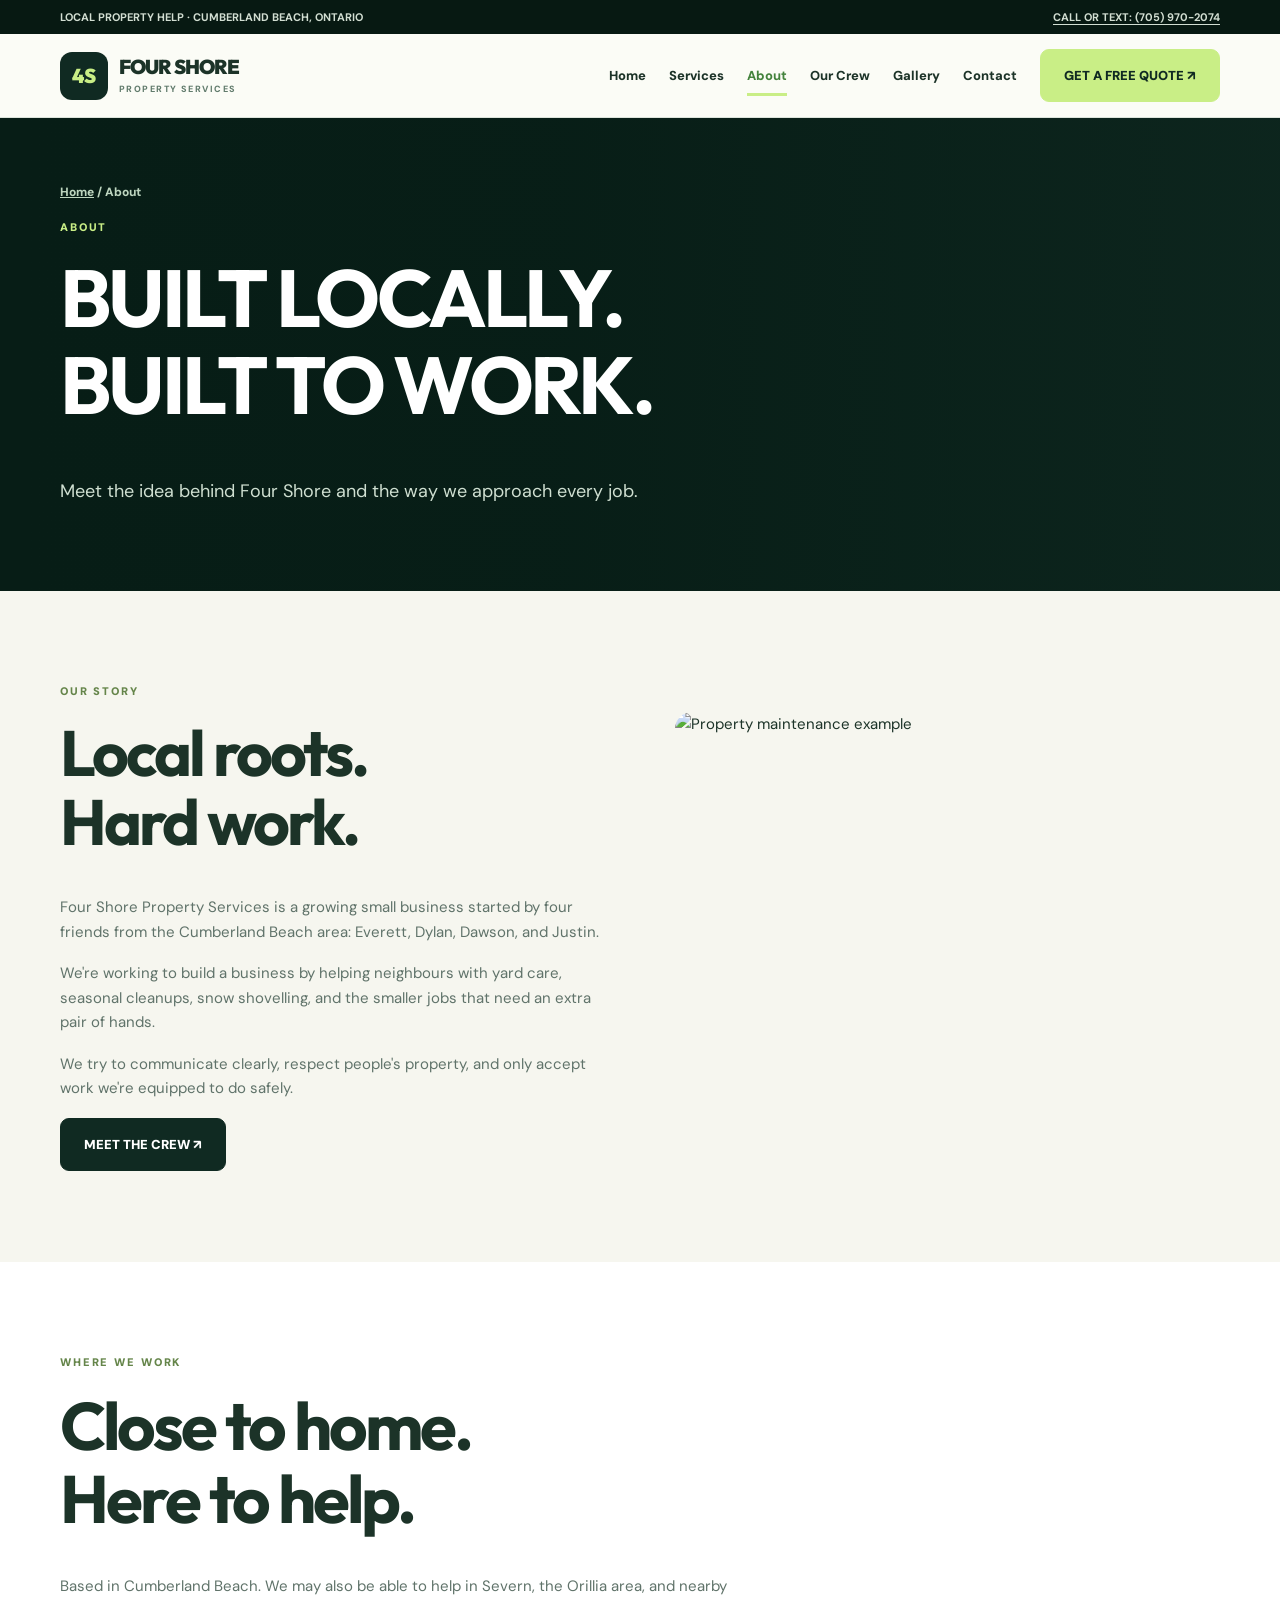
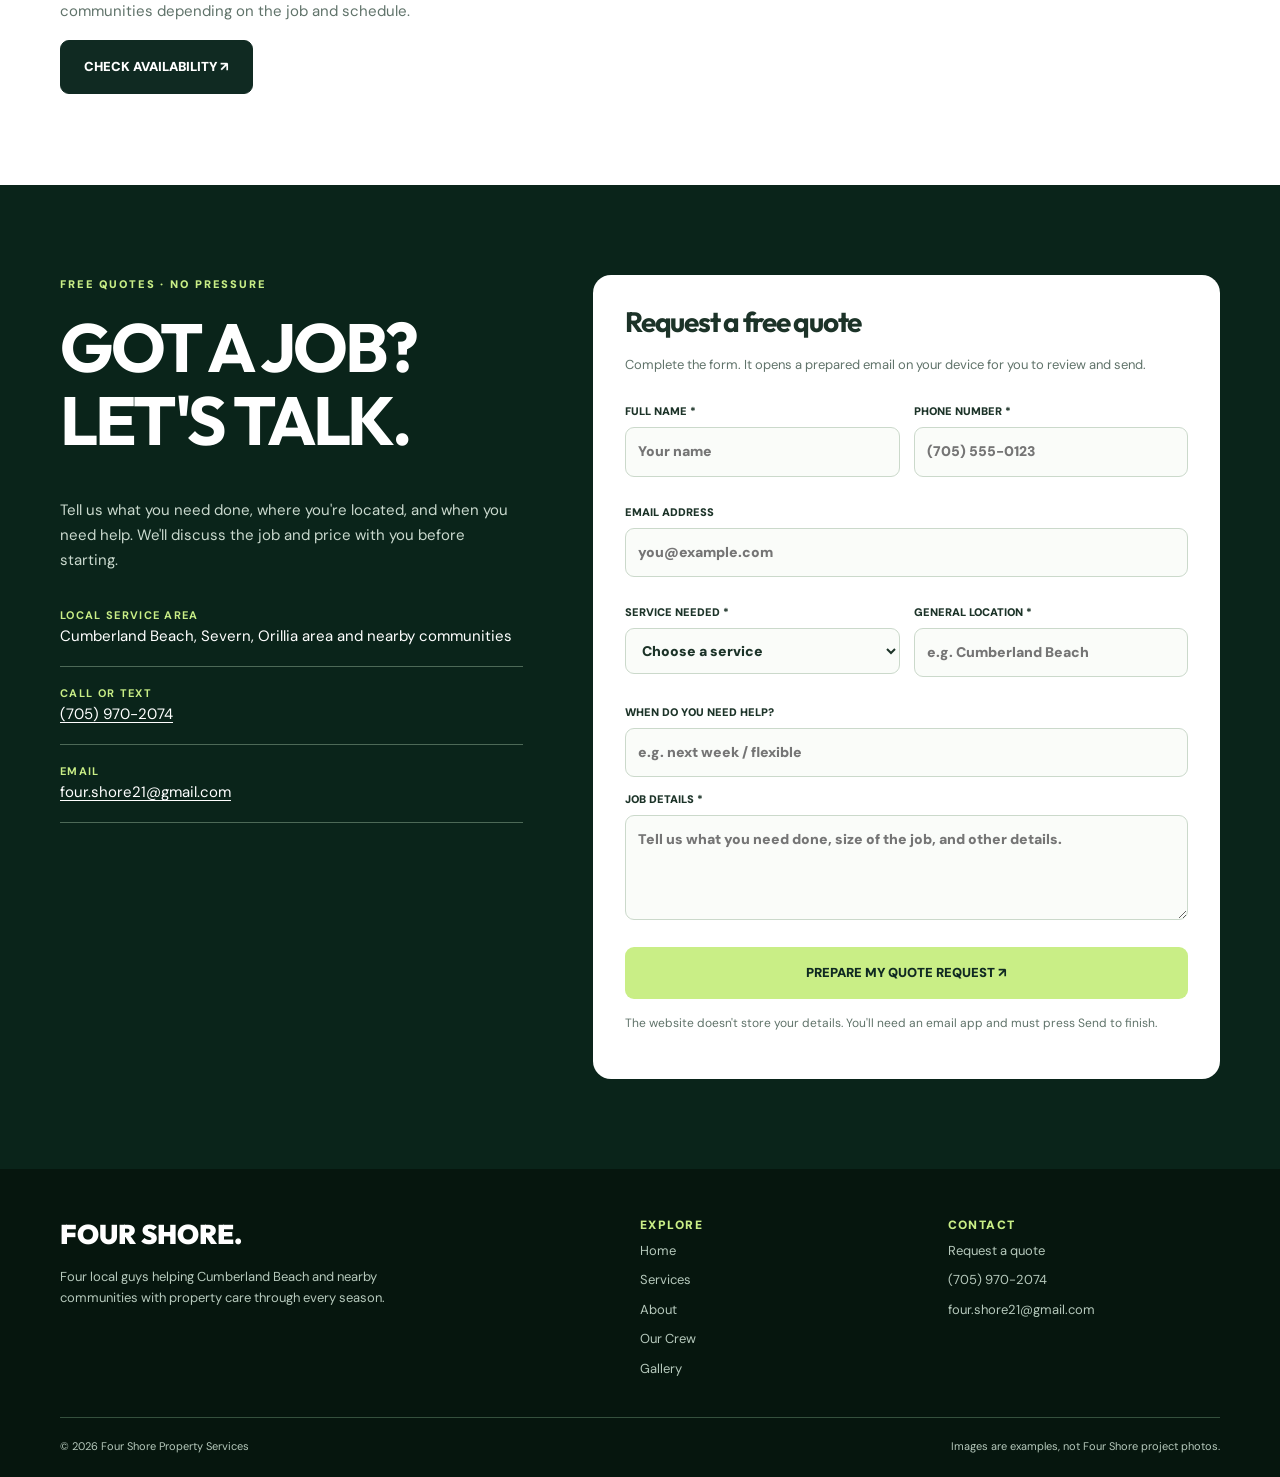
==== about/index.html @ 4bd4cd3d "Redesign: add about/index.html" ====
<!doctype html><html lang="en-CA"><head><meta charset="utf-8"><meta name="viewport" content="width=device-width,initial-scale=1"><meta name="theme-color" content="#102a22"><meta name="description" content="Learn about Four Shore Property Services, a growing local business based in Cumberland Beach, Ontario."><title>About Four Shore | Four Shore Property Services</title><link rel="stylesheet" href="/assets/style.css"><script defer src="/assets/site.js"></script></head><body><div class="notice-top"><div class="wrap"><span>LOCAL PROPERTY HELP · CUMBERLAND BEACH, ONTARIO</span><a href="tel:+17059702074">CALL OR TEXT: (705) 970-2074</a></div></div><header class="header"><div class="wrap header-inner"><a href="/" class="brand" aria-label="Four Shore Property Services home"><span class="mark">4S</span><span class="brand-name">FOUR SHORE<small>PROPERTY SERVICES</small></span></a><button type="button" class="menu" aria-label="Toggle navigation" aria-expanded="false" aria-controls="site-navigation">☰</button><nav class="nav" id="site-navigation"><a href="/" >Home</a><a href="/services/" >Services</a><a href="/about/" aria-current="page">About</a><a href="/crew/" >Our Crew</a><a href="/gallery/" >Gallery</a><a href="/contact/" >Contact</a><a href="#quote" class="btn">GET A FREE QUOTE ↗</a></nav></div></header><main><div class="page-hero"><div class="hero-bg" style="background-image:url('https://images.pexels.com/photos/9029162/pexels-photo-9029162.jpeg?auto=compress&cs=tinysrgb&w=1200')"></div><div class="wrap"><div class="breadcrumbs"><a href="/">Home</a> / About</div><span class="eyebrow" style="color:var(--lime)">About</span><h1>BUILT LOCALLY.<br>BUILT TO WORK.</h1><p>Meet the idea behind Four Shore and the way we approach every job.</p></div></div><section class="section"><div class="wrap two"><div><span class="eyebrow">OUR STORY</span><h2>Local roots.<br>Hard work.</h2><p class="muted">Four Shore Property Services is a growing small business started by four friends from the Cumberland Beach area: Everett, Dylan, Dawson, and Justin.</p><p class="muted">We're working to build a business by helping neighbours with yard care, seasonal cleanups, snow shovelling, and the smaller jobs that need an extra pair of hands.</p><p class="muted">We try to communicate clearly, respect people's property, and only accept work we're equipped to do safely.</p><a href="/crew/" class="btn dark">MEET THE CREW ↗</a></div><div class="photo"><img src="https://images.pexels.com/photos/3999647/pexels-photo-3999647.jpeg?auto=compress&cs=tinysrgb&w=1200" loading="lazy" alt="Property maintenance example"></div></div></section><section class="section white"><div class="wrap"><span class="eyebrow">WHERE WE WORK</span><h2 class="large">Close to home.<br>Here to help.</h2><p class="muted" style="max-width:680px">Based in Cumberland Beach. We may also be able to help in Severn, the Orillia area, and nearby communities depending on the job and schedule.</p><a href="#quote" class="btn dark">CHECK AVAILABILITY ↗</a></div></section><section class="quote" id="quote"><div class="wrap quote-grid"><div class="quote-intro"><span class="eyebrow" style="color:var(--lime)">FREE QUOTES · NO PRESSURE</span><h2>GOT A JOB?<br>LET'S TALK.</h2><p>Tell us what you need done, where you're located, and when you need help. We'll discuss the job and price with you before starting.</p><div class="contact-line"><b>LOCAL SERVICE AREA</b>Cumberland Beach, Severn, Orillia area and nearby communities</div><div class="contact-line"><b>CALL OR TEXT</b><a href="tel:+17059702074">(705) 970-2074</a></div><div class="contact-line"><b>EMAIL</b><a href="mailto:four.shore21@gmail.com">four.shore21@gmail.com</a></div></div><form class="form" data-form><h3>Request a free quote</h3><p>Complete the form. It opens a prepared email on your device for you to review and send.</p><div class="form-row"><label class="field">FULL NAME *<input name="name" required autocomplete="name" maxlength="100" placeholder="Your name"></label><label class="field">PHONE NUMBER *<input name="phone" required type="tel" autocomplete="tel" maxlength="30" placeholder="(705) 555-0123"></label></div><label class="field">EMAIL ADDRESS<input type="email" name="email" autocomplete="email" maxlength="150" placeholder="you@example.com"></label><div class="form-row"><label class="field">SERVICE NEEDED *<select name="service" required><option value="">Choose a service</option><option value="Spring yard cleanups">Spring yard cleanups</option><option value="Leaf raking and bagging">Leaf raking and bagging</option><option value="Garden bed help">Garden bed help</option><option value="Lawn mowing">Lawn mowing</option><option value="Garden maintenance">Garden maintenance</option><option value="Outdoor odd jobs">Outdoor odd jobs</option><option value="Fall leaf raking">Fall leaf raking</option><option value="Fall yard cleanups">Fall yard cleanups</option><option value="Outdoor organizing">Outdoor organizing</option><option value="Snow shovelling">Snow shovelling</option><option value="December roof snow removal">December roof snow removal</option><option value="Winter property help">Winter property help</option><option value="Something else">Something else</option></select></label><label class="field">GENERAL LOCATION *<input name="location" required maxlength="120" placeholder="e.g. Cumberland Beach"></label></div><label class="field">WHEN DO YOU NEED HELP?<input name="timing" maxlength="100" placeholder="e.g. next week / flexible"></label><label class="field">JOB DETAILS *<textarea name="details" required maxlength="2000" placeholder="Tell us what you need done, size of the job, and other details."></textarea></label><button class="btn" type="submit">PREPARE MY QUOTE REQUEST ↗</button><p class="form-msg" role="status" aria-live="polite">The website doesn't store your details. You'll need an email app and must press Send to finish.</p></form></div></section></main><footer class="footer"><div class="wrap"><div class="footer-top"><div><a href="/"><strong>FOUR SHORE.</strong></a><p>Four local guys helping Cumberland Beach and nearby communities with property care through every season.</p></div><div><h4>EXPLORE</h4><div class="footer-links"><a href="/">Home</a><a href="/services/">Services</a><a href="/about/">About</a><a href="/crew/">Our Crew</a><a href="/gallery/">Gallery</a></div></div><div><h4>CONTACT</h4><div class="footer-links"><a href="/contact/">Request a quote</a><a href="tel:+17059702074">(705) 970-2074</a><a href="mailto:four.shore21@gmail.com">four.shore21@gmail.com</a></div></div></div><div class="footer-bottom"><span>© <span data-year></span> Four Shore Property Services</span><span>Images are examples, not Four Shore project photos.</span></div></div></footer></body></html>
---- assets/style.css ----
@import url('https://fonts.googleapis.com/css2?family=DM+Sans:wght@400;500;600;700;800&family=Outfit:wght@400;500;600;700;800;900&display=swap');
:root{--pine:#102a22;--deep:#071912;--lime:#c9ee86;--cream:#f6f6ef;--line:#dce4db;--ink:#1c3328;--muted:#60736a}
*{box-sizing:border-box}html{scroll-behavior:smooth;scroll-padding-top:110px}body{margin:0;background:var(--cream);color:var(--ink);font:15px/1.65 'DM Sans',Arial,sans-serif}h1,h2,h3,h4{font-family:Outfit,Arial,sans-serif;line-height:1.08;letter-spacing:-.045em;margin:0 0 .6em}p{margin:0 0 1.1em}a{color:inherit;text-decoration:none}button,input,textarea,select{font:inherit}button{cursor:pointer}img{display:block;max-width:100%}.wrap{width:min(1160px,calc(100% - 44px));margin:auto}.eyebrow{display:block;font-size:11px;font-weight:900;letter-spacing:.17em;text-transform:uppercase;color:#65854a;margin-bottom:18px}.muted{color:var(--muted)}.light{color:#d8e4d8}.large{font-size:clamp(38px,5.3vw,67px)}.btn{display:inline-flex;align-items:center;justify-content:center;background:var(--lime);color:var(--pine);font-size:13px;font-weight:900;padding:15px 23px;border:1px solid var(--lime);border-radius:9px;transition:transform .2s,background .2s;white-space:nowrap}.btn:hover{transform:translateY(-2px);background:#e0f9b5}.btn.outline{border-color:#9dac9e;background:transparent;color:#fff}.btn.outline:hover{background:#fff;color:var(--pine)}.btn.dark{background:var(--pine);border-color:var(--pine);color:#fff}.btn.dark:hover{background:#2d5442}
.notice-top{background:var(--deep);color:#d2ded2;font-size:11px;font-weight:700}.notice-top .wrap{display:flex;justify-content:space-between;gap:15px;padding:8px 0}.notice-top a{text-decoration:underline;text-underline-offset:3px}.header{position:sticky;top:0;z-index:20;background:rgba(251,252,246,.97);backdrop-filter:blur(15px);border-bottom:1px solid var(--line)}.header-inner{display:flex;align-items:center;justify-content:space-between;min-height:83px;gap:18px}.brand{display:flex;align-items:center;gap:11px}.mark{background:var(--pine);color:var(--lime);display:grid;place-items:center;width:48px;height:48px;border-radius:12px;font:900 20px Outfit}.brand-name{font:900 20px Outfit;letter-spacing:-.05em;line-height:1}.brand-name small{font:800 9px 'DM Sans';display:block;letter-spacing:.16em;color:#617b6c;margin-top:6px}.nav{display:flex;align-items:center;gap:23px}.nav>a:not(.btn){font-size:13px;font-weight:800;padding:10px 0;white-space:nowrap}.nav>a[aria-current=page]{color:#44833d;box-shadow:inset 0 -3px var(--lime)}.nav>a:hover{color:#548b3c}.menu{display:none;background:transparent;border:1px solid #c6d1c4;border-radius:8px;padding:8px 12px;font-size:22px}
.hero,.page-hero{position:relative;isolation:isolate;overflow:hidden;background:var(--pine);color:#fff}.hero{min-height:650px;display:flex;align-items:center}.hero-bg{position:absolute;inset:0;z-index:-2;background-size:cover;background-position:center}.hero:before,.page-hero:before{position:absolute;inset:0;content:'';z-index:-1;background:linear-gradient(90deg,#071d16 2%,rgba(7,29,22,.93) 44%,rgba(7,29,22,.38) 100%)}.hero .wrap{padding:90px 0}.hero h1{font-size:clamp(55px,8.4vw,109px);max-width:800px}.hero em{font-style:normal;color:var(--lime)}.hero p{font-size:18px;color:#dce6dc;max-width:560px}.hero-buttons{display:flex;gap:11px;flex-wrap:wrap;margin-top:28px}.proof{display:flex;gap:26px;flex-wrap:wrap;margin-top:48px;font-size:12px;font-weight:800;color:#d6e4d9}.proof span:before{content:'✓';color:var(--lime);margin-right:8px}.page-hero{min-height:350px;display:flex;align-items:center}.page-hero .wrap{padding:65px 0}.page-hero h1{font-size:clamp(47px,6.3vw,81px)}.page-hero p{max-width:610px;color:#cfdfd1;font-size:18px}.breadcrumbs{font-weight:800;font-size:12px;color:#bdd5bf;margin-bottom:15px}.breadcrumbs a{text-decoration:underline}
.stripe{background:var(--lime);color:var(--pine);padding:14px 0}.stripe .wrap{display:flex;justify-content:space-between;gap:14px;flex-wrap:wrap;font-size:11px;font-weight:900;letter-spacing:.09em}.section{padding:91px 0}.section.white{background:#fff}.section.deep{background:var(--pine);color:#fff}.heading{display:flex;align-items:end;justify-content:space-between;gap:25px;margin-bottom:35px}.heading h2{font-size:clamp(38px,5vw,60px)}.heading>p{max-width:440px;color:var(--muted)}.grid4{display:grid;grid-template-columns:repeat(4,1fr);gap:17px}.card{border:1px solid var(--line);border-radius:16px;overflow:hidden;background:#fff;transition:transform .2s,box-shadow .2s;display:block}.card:hover{transform:translateY(-4px);box-shadow:0 14px 40px #15352520}.card img{width:100%;height:210px;object-fit:cover}.card-body{padding:24px}.card-body h3{font-size:27px;margin:8px 0}.card-body p{font-size:13px;color:var(--muted)}.card-body span{font-size:12px;color:#44763b;font-weight:900}.two{display:grid;grid-template-columns:1fr 1fr;align-items:center;gap:70px}.two h2{font-size:clamp(39px,5vw,65px)}.photo{border-radius:17px;overflow:hidden}.photo img{height:430px;width:100%;object-fit:cover}.pill-nav{display:flex;flex-wrap:wrap;gap:11px;margin:25px 0}.pill-nav a{padding:11px 20px;background:white;border:1px solid #b6c8b5;border-radius:40px;font-size:13px;font-weight:900}.pill-nav a:hover{background:var(--lime)}
.season{padding:59px 0;border-bottom:1px solid var(--line);scroll-margin-top:100px}.season-layout{display:grid;grid-template-columns:0.85fr 1.15fr;gap:43px}.season-image{width:100%;height:335px;object-fit:cover;border-radius:14px}.season h2{font-size:clamp(39px,4.5vw,58px)}.job{display:flex;gap:15px;background:white;border:1px solid var(--line);border-radius:11px;padding:17px;margin-top:12px}.job .number{font-weight:900;color:#6d9957;font-size:12px}.job h3{font-size:19px;margin-bottom:7px}.job p{font-size:13px;color:var(--muted);margin:0 0 7px}.job a{font-weight:900;font-size:12px;color:#43753a;text-decoration:underline;text-underline-offset:3px}.safe-note{padding:21px 24px;background:#e8eee4;border-left:4px solid #79a750;border-radius:7px;margin-top:30px;font-size:13px}
.steps{display:grid;grid-template-columns:repeat(3,1fr);gap:25px}.step{border-top:2px solid #79a075;padding-top:18px}.step b{background:var(--lime);color:var(--pine);display:grid;place-items:center;width:39px;height:39px;border-radius:50%}.step h3{font-size:24px;margin-top:18px}.step p{color:#d0dfd2;font-size:14px}.team{display:grid;grid-template-columns:repeat(4,1fr);gap:16px}.person{background:white;border:1px solid var(--line);border-radius:15px;padding:27px;min-height:245px}.avatar{width:65px;height:65px;background:var(--pine);color:var(--lime);border-radius:14px;display:grid;place-items:center;font:800 30px Outfit;margin-bottom:23px}.person h3{font-size:26px}.person details{font-size:13px;color:var(--muted)}.person summary{cursor:pointer;font-weight:900;color:#4f8c3c}.person details p{padding-top:11px}.gallery{display:grid;grid-template-columns:repeat(3,1fr);gap:18px}.gallery figure{margin:0;background:#fff;border:1px solid var(--line);border-radius:15px;overflow:hidden}.gallery img{width:100%;height:250px;object-fit:cover}.gallery figcaption{padding:16px 20px;font-weight:800}.gallery figcaption span{display:block;font-size:11px;color:var(--muted);font-weight:500}
.quote{background:#0a241a;color:#fff;padding:90px 0}.quote-grid{display:grid;grid-template-columns:.85fr 1.15fr;gap:70px}.quote h2{font-size:clamp(39px,5.5vw,68px)}.quote-intro p{color:#cad9ce}.contact-line{padding:17px 0;border-bottom:1px solid #4d6957}.contact-line b{font-size:11px;color:var(--lime);letter-spacing:.12em;display:block}.contact-line a{text-decoration:underline;text-underline-offset:3px}.form{background:#fff;color:var(--ink);padding:32px;border-radius:18px}.form h3{font-size:28px}.form>p{font-size:13px;color:var(--muted)}.form-row{display:grid;grid-template-columns:1fr 1fr;gap:14px}.field{font-size:11px;font-weight:900;display:block;margin:13px 0}.field input,.field select,.field textarea{margin-top:7px;width:100%;border:1px solid #cbd9cb;background:#fafcf9;padding:12px;border-radius:9px;display:block;color:var(--ink);font-size:14px}.field textarea{min-height:105px;resize:vertical}.form .btn{width:100%;margin-top:14px;border:none}.form-msg{font-size:12px!important;color:var(--muted)!important;margin-top:15px!important}.faq{max-width:820px;margin:auto}.faq details{padding:20px 0;border-bottom:1px solid var(--line)}.faq summary{cursor:pointer;font-weight:800;font-size:17px}.faq p{color:var(--muted);margin-top:13px;font-size:14px}
.footer{background:#06160e;color:#b6c9bc;padding:48px 0 22px}.footer-top{display:grid;grid-template-columns:2fr 1fr 1fr;gap:35px}.footer strong{color:#fff;font:900 27px Outfit}.footer p{font-size:13px;margin-top:14px;max-width:350px}.footer h4{font:900 12px 'DM Sans';color:var(--lime);letter-spacing:.12em}.footer-links{display:grid;gap:8px;font-size:13px}.footer-links a:hover{text-decoration:underline}.footer-bottom{border-top:1px solid #35503d;padding-top:19px;margin-top:38px;display:flex;justify-content:space-between;font-size:11px;gap:16px}
a:focus-visible,button:focus-visible,summary:focus-visible,input:focus-visible,textarea:focus-visible,select:focus-visible{outline:3px solid #9bbe65;outline-offset:3px}
@media(max-width:1050px){.nav{gap:14px}.nav>a:not(.btn){font-size:12px}.grid4,.team{grid-template-columns:repeat(2,1fr)}}@media(max-width:830px){.menu{display:block}.header-inner{min-height:74px}.nav{display:none;position:absolute;left:0;right:0;top:100%;background:var(--cream);padding:22px;box-shadow:0 20px 25px #0002;flex-direction:column;align-items:stretch;gap:6px}.nav.open{display:flex}.nav>a{padding:8px 3px}.two,.season-layout,.quote-grid{grid-template-columns:1fr;gap:30px}.heading{display:block}.section,.quote{padding:70px 0}.hero{min-height:570px}.gallery{grid-template-columns:repeat(2,1fr)}}@media(max-width:540px){.wrap{width:calc(100% - 34px)}.notice-top .wrap{flex-wrap:wrap;gap:2px}.hero h1{font-size:clamp(49px,11.8vw,72px)}.hero p{font-size:16px}.grid4,.steps,.team,.gallery,.form-row,.footer-top{grid-template-columns:1fr}.hero .wrap{padding:75px 0}.card img{height:235px}.season-image{height:240px}.photo img{height:310px}.form{padding:22px}.footer-bottom{flex-wrap:wrap}}@media(prefers-reduced-motion:reduce){*{scroll-behavior:auto!important;transition:none!important}}
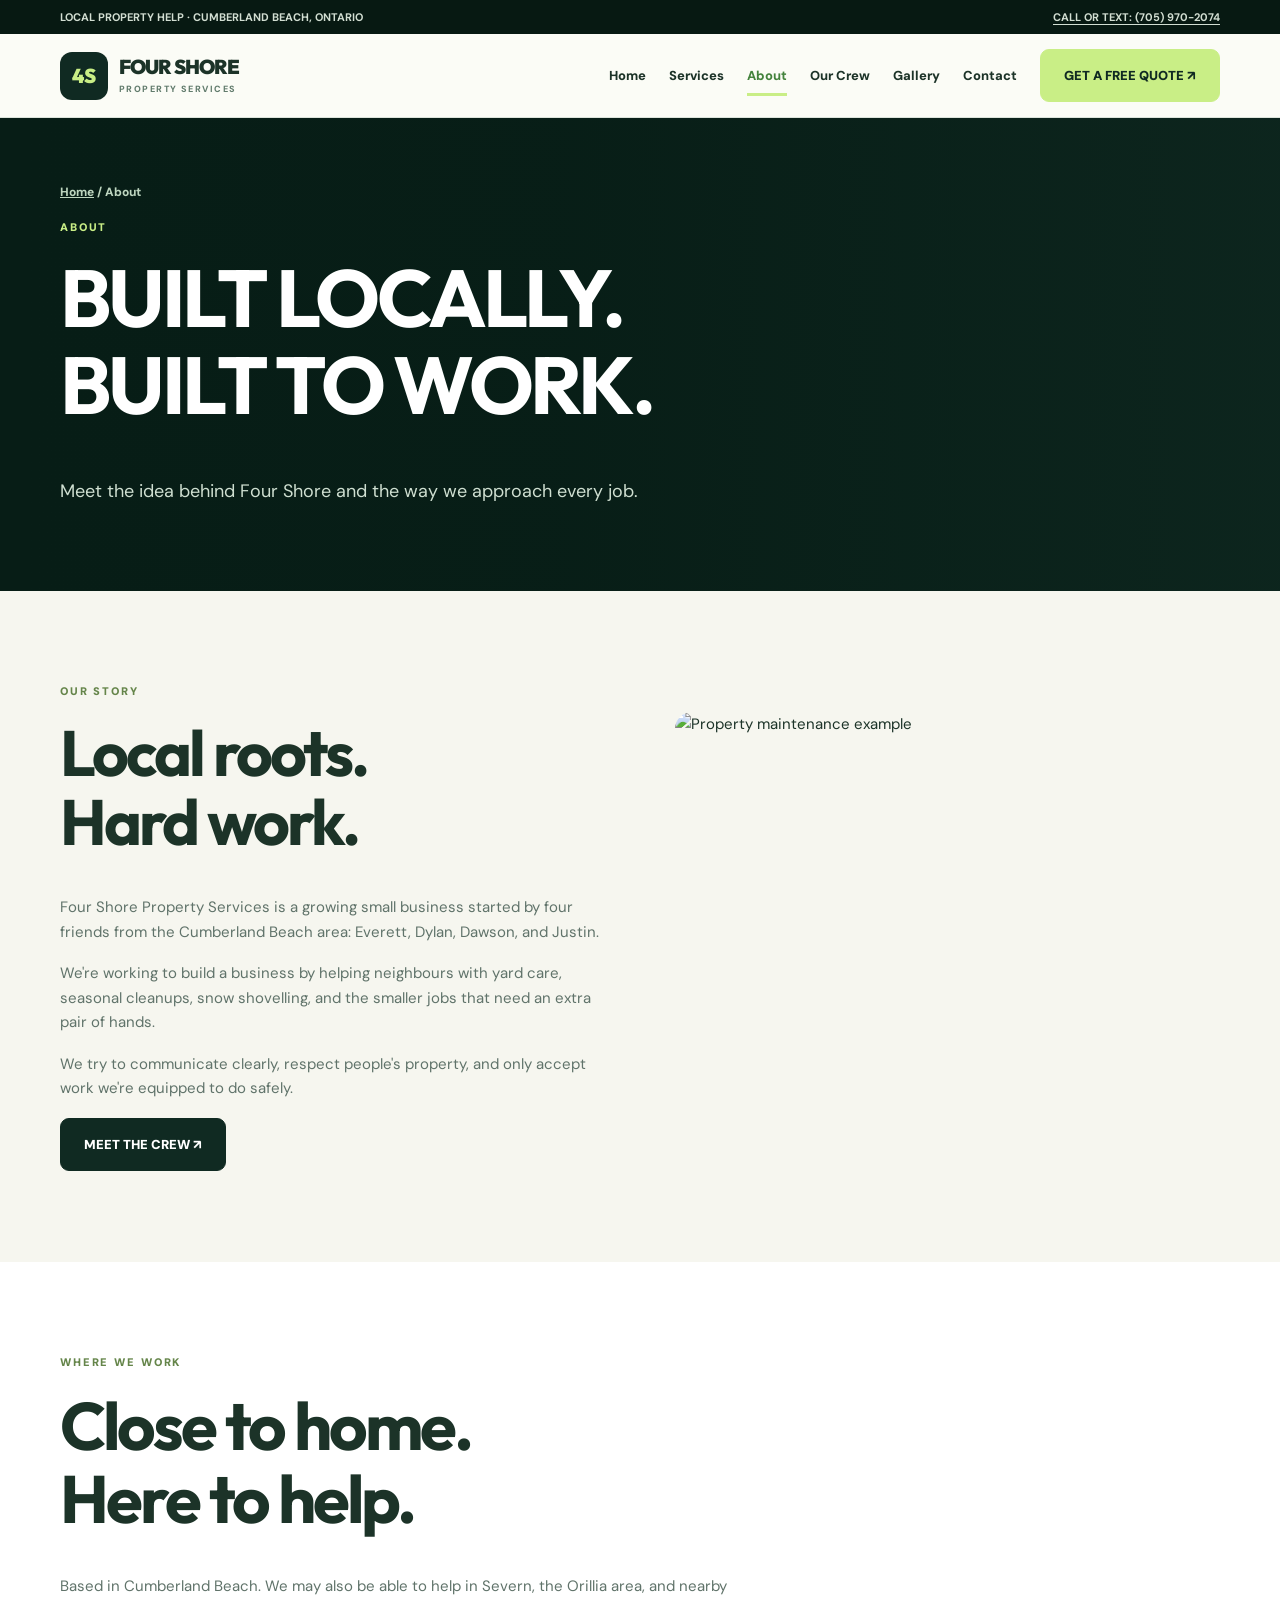
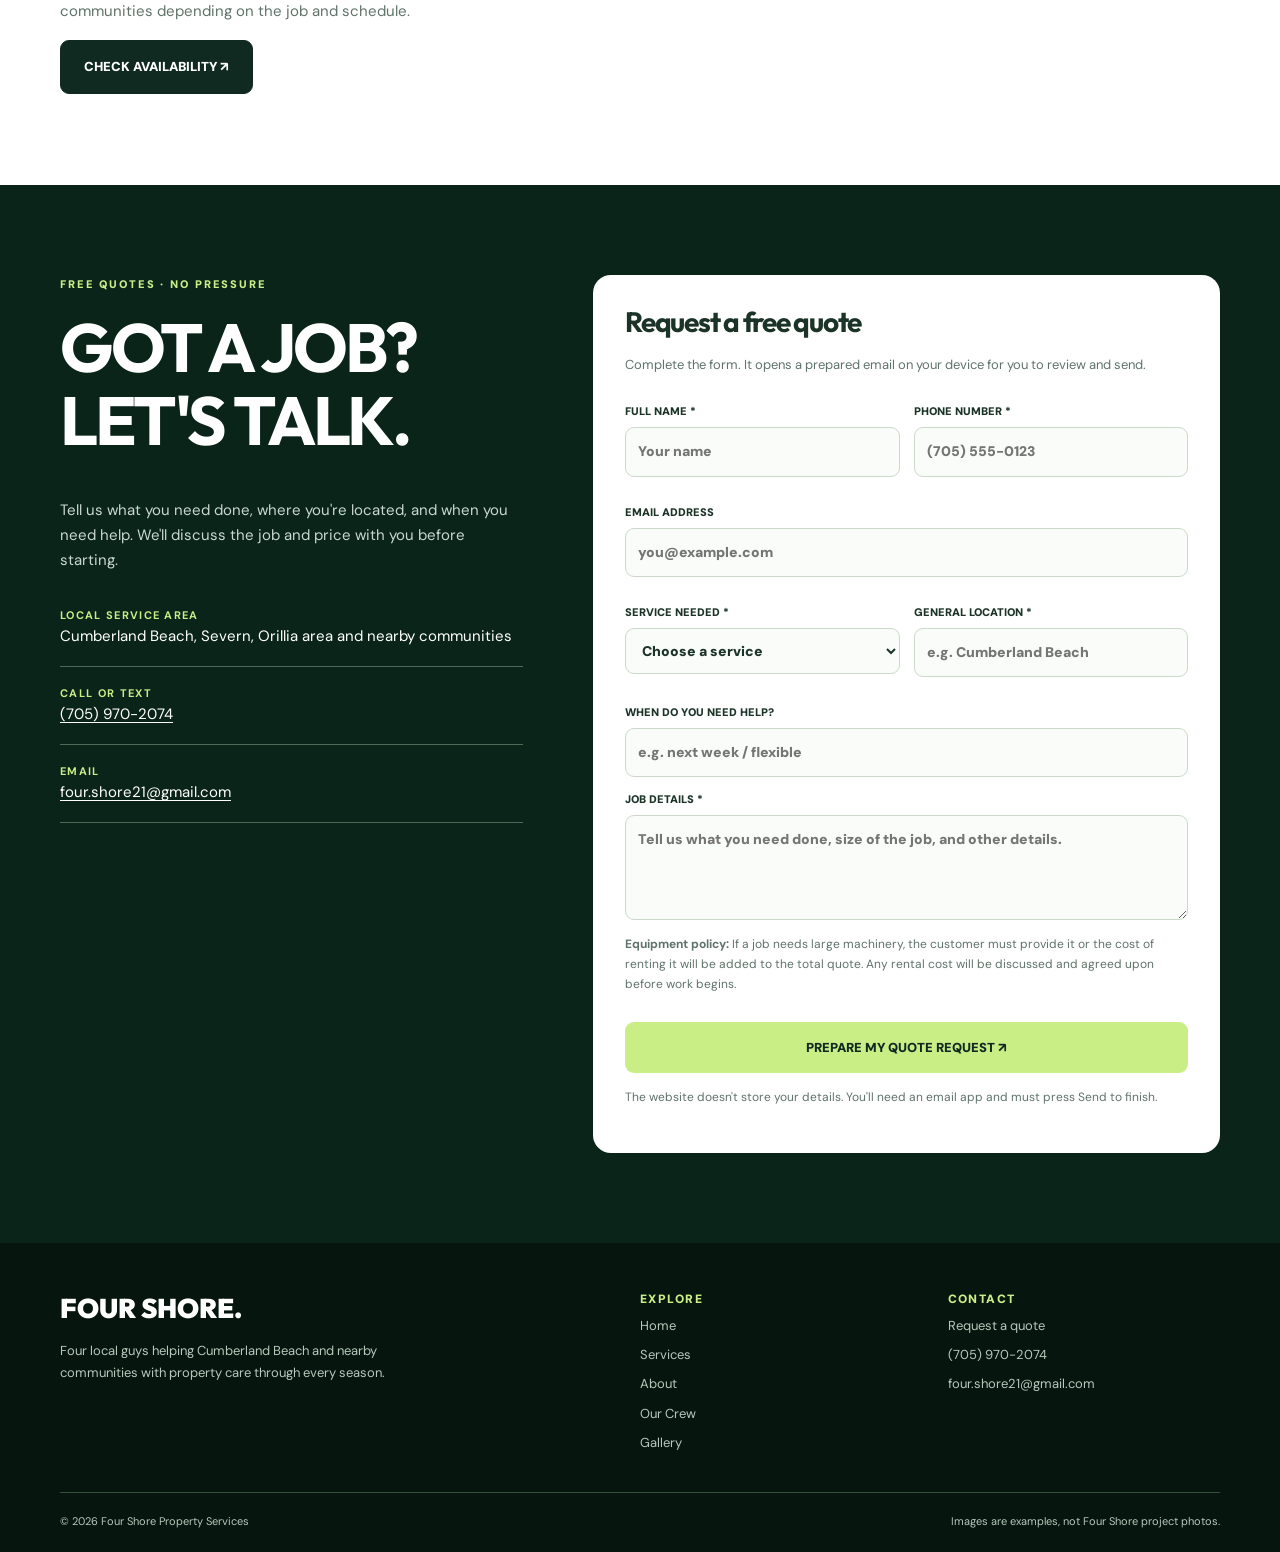
==== commit 61667694: "Update year-round roof snow service, quote choices and machinery rental policy" ====
--- a/about/index.html
+++ b/about/index.html
@@ -1 +1 @@
-<!doctype html><html lang="en-CA"><head><meta charset="utf-8"><meta name="viewport" content="width=device-width,initial-scale=1"><meta name="theme-color" content="#102a22"><meta name="description" content="Learn about Four Shore Property Services, a growing local business based in Cumberland Beach, Ontario."><title>About Four Shore | Four Shore Property Services</title><link rel="stylesheet" href="/assets/style.css"><script defer src="/assets/site.js"></script></head><body><div class="notice-top"><div class="wrap"><span>LOCAL PROPERTY HELP · CUMBERLAND BEACH, ONTARIO</span><a href="tel:+17059702074">CALL OR TEXT: (705) 970-2074</a></div></div><header class="header"><div class="wrap header-inner"><a href="/" class="brand" aria-label="Four Shore Property Services home"><span class="mark">4S</span><span class="brand-name">FOUR SHORE<small>PROPERTY SERVICES</small></span></a><button type="button" class="menu" aria-label="Toggle navigation" aria-expanded="false" aria-controls="site-navigation">☰</button><nav class="nav" id="site-navigation"><a href="/" >Home</a><a href="/services/" >Services</a><a href="/about/" aria-current="page">About</a><a href="/crew/" >Our Crew</a><a href="/gallery/" >Gallery</a><a href="/contact/" >Contact</a><a href="#quote" class="btn">GET A FREE QUOTE ↗</a></nav></div></header><main><div class="page-hero"><div class="hero-bg" style="background-image:url('https://images.pexels.com/photos/9029162/pexels-photo-9029162.jpeg?auto=compress&cs=tinysrgb&w=1200')"></div><div class="wrap"><div class="breadcrumbs"><a href="/">Home</a> / About</div><span class="eyebrow" style="color:var(--lime)">About</span><h1>BUILT LOCALLY.<br>BUILT TO WORK.</h1><p>Meet the idea behind Four Shore and the way we approach every job.</p></div></div><section class="section"><div class="wrap two"><div><span class="eyebrow">OUR STORY</span><h2>Local roots.<br>Hard work.</h2><p class="muted">Four Shore Property Services is a growing small business started by four friends from the Cumberland Beach area: Everett, Dylan, Dawson, and Justin.</p><p class="muted">We're working to build a business by helping neighbours with yard care, seasonal cleanups, snow shovelling, and the smaller jobs that need an extra pair of hands.</p><p class="muted">We try to communicate clearly, respect people's property, and only accept work we're equipped to do safely.</p><a href="/crew/" class="btn dark">MEET THE CREW ↗</a></div><div class="photo"><img src="https://images.pexels.com/photos/3999647/pexels-photo-3999647.jpeg?auto=compress&cs=tinysrgb&w=1200" loading="lazy" alt="Property maintenance example"></div></div></section><section class="section white"><div class="wrap"><span class="eyebrow">WHERE WE WORK</span><h2 class="large">Close to home.<br>Here to help.</h2><p class="muted" style="max-width:680px">Based in Cumberland Beach. We may also be able to help in Severn, the Orillia area, and nearby communities depending on the job and schedule.</p><a href="#quote" class="btn dark">CHECK AVAILABILITY ↗</a></div></section><section class="quote" id="quote"><div class="wrap quote-grid"><div class="quote-intro"><span class="eyebrow" style="color:var(--lime)">FREE QUOTES · NO PRESSURE</span><h2>GOT A JOB?<br>LET'S TALK.</h2><p>Tell us what you need done, where you're located, and when you need help. We'll discuss the job and price with you before starting.</p><div class="contact-line"><b>LOCAL SERVICE AREA</b>Cumberland Beach, Severn, Orillia area and nearby communities</div><div class="contact-line"><b>CALL OR TEXT</b><a href="tel:+17059702074">(705) 970-2074</a></div><div class="contact-line"><b>EMAIL</b><a href="mailto:four.shore21@gmail.com">four.shore21@gmail.com</a></div></div><form class="form" data-form><h3>Request a free quote</h3><p>Complete the form. It opens a prepared email on your device for you to review and send.</p><div class="form-row"><label class="field">FULL NAME *<input name="name" required autocomplete="name" maxlength="100" placeholder="Your name"></label><label class="field">PHONE NUMBER *<input name="phone" required type="tel" autocomplete="tel" maxlength="30" placeholder="(705) 555-0123"></label></div><label class="field">EMAIL ADDRESS<input type="email" name="email" autocomplete="email" maxlength="150" placeholder="you@example.com"></label><div class="form-row"><label class="field">SERVICE NEEDED *<select name="service" required><option value="">Choose a service</option><option value="Spring yard cleanups">Spring yard cleanups</option><option value="Leaf raking and bagging">Leaf raking and bagging</option><option value="Garden bed help">Garden bed help</option><option value="Lawn mowing">Lawn mowing</option><option value="Garden maintenance">Garden maintenance</option><option value="Outdoor odd jobs">Outdoor odd jobs</option><option value="Fall leaf raking">Fall leaf raking</option><option value="Fall yard cleanups">Fall yard cleanups</option><option value="Outdoor organizing">Outdoor organizing</option><option value="Snow shovelling">Snow shovelling</option><option value="December roof snow removal">December roof snow removal</option><option value="Winter property help">Winter property help</option><option value="Something else">Something else</option></select></label><label class="field">GENERAL LOCATION *<input name="location" required maxlength="120" placeholder="e.g. Cumberland Beach"></label></div><label class="field">WHEN DO YOU NEED HELP?<input name="timing" maxlength="100" placeholder="e.g. next week / flexible"></label><label class="field">JOB DETAILS *<textarea name="details" required maxlength="2000" placeholder="Tell us what you need done, size of the job, and other details."></textarea></label><button class="btn" type="submit">PREPARE MY QUOTE REQUEST ↗</button><p class="form-msg" role="status" aria-live="polite">The website doesn't store your details. You'll need an email app and must press Send to finish.</p></form></div></section></main><footer class="footer"><div class="wrap"><div class="footer-top"><div><a href="/"><strong>FOUR SHORE.</strong></a><p>Four local guys helping Cumberland Beach and nearby communities with property care through every season.</p></div><div><h4>EXPLORE</h4><div class="footer-links"><a href="/">Home</a><a href="/services/">Services</a><a href="/about/">About</a><a href="/crew/">Our Crew</a><a href="/gallery/">Gallery</a></div></div><div><h4>CONTACT</h4><div class="footer-links"><a href="/contact/">Request a quote</a><a href="tel:+17059702074">(705) 970-2074</a><a href="mailto:four.shore21@gmail.com">four.shore21@gmail.com</a></div></div></div><div class="footer-bottom"><span>© <span data-year></span> Four Shore Property Services</span><span>Images are examples, not Four Shore project photos.</span></div></div></footer></body></html>+<!doctype html><html lang="en-CA"><head><meta charset="utf-8"><meta name="viewport" content="width=device-width,initial-scale=1"><meta name="theme-color" content="#102a22"><meta name="description" content="Learn about Four Shore Property Services, a growing local business based in Cumberland Beach, Ontario."><title>About Four Shore | Four Shore Property Services</title><link rel="stylesheet" href="/assets/style.css"><script defer src="/assets/site.js"></script></head><body><div class="notice-top"><div class="wrap"><span>LOCAL PROPERTY HELP · CUMBERLAND BEACH, ONTARIO</span><a href="tel:+17059702074">CALL OR TEXT: (705) 970-2074</a></div></div><header class="header"><div class="wrap header-inner"><a href="/" class="brand" aria-label="Four Shore Property Services home"><span class="mark">4S</span><span class="brand-name">FOUR SHORE<small>PROPERTY SERVICES</small></span></a><button type="button" class="menu" aria-label="Toggle navigation" aria-expanded="false" aria-controls="site-navigation">☰</button><nav class="nav" id="site-navigation"><a href="/" >Home</a><a href="/services/" >Services</a><a href="/about/" aria-current="page">About</a><a href="/crew/" >Our Crew</a><a href="/gallery/" >Gallery</a><a href="/contact/" >Contact</a><a href="#quote" class="btn">GET A FREE QUOTE ↗</a></nav></div></header><main><div class="page-hero"><div class="hero-bg" style="background-image:url('https://images.pexels.com/photos/9029162/pexels-photo-9029162.jpeg?auto=compress&cs=tinysrgb&w=1200')"></div><div class="wrap"><div class="breadcrumbs"><a href="/">Home</a> / About</div><span class="eyebrow" style="color:var(--lime)">About</span><h1>BUILT LOCALLY.<br>BUILT TO WORK.</h1><p>Meet the idea behind Four Shore and the way we approach every job.</p></div></div><section class="section"><div class="wrap two"><div><span class="eyebrow">OUR STORY</span><h2>Local roots.<br>Hard work.</h2><p class="muted">Four Shore Property Services is a growing small business started by four friends from the Cumberland Beach area: Everett, Dylan, Dawson, and Justin.</p><p class="muted">We're working to build a business by helping neighbours with yard care, seasonal cleanups, snow shovelling, and the smaller jobs that need an extra pair of hands.</p><p class="muted">We try to communicate clearly, respect people's property, and only accept work we're equipped to do safely.</p><a href="/crew/" class="btn dark">MEET THE CREW ↗</a></div><div class="photo"><img src="https://images.pexels.com/photos/3999647/pexels-photo-3999647.jpeg?auto=compress&cs=tinysrgb&w=1200" loading="lazy" alt="Property maintenance example"></div></div></section><section class="section white"><div class="wrap"><span class="eyebrow">WHERE WE WORK</span><h2 class="large">Close to home.<br>Here to help.</h2><p class="muted" style="max-width:680px">Based in Cumberland Beach. We may also be able to help in Severn, the Orillia area, and nearby communities depending on the job and schedule.</p><a href="#quote" class="btn dark">CHECK AVAILABILITY ↗</a></div></section><section class="quote" id="quote"><div class="wrap quote-grid"><div class="quote-intro"><span class="eyebrow" style="color:var(--lime)">FREE QUOTES · NO PRESSURE</span><h2>GOT A JOB?<br>LET'S TALK.</h2><p>Tell us what you need done, where you're located, and when you need help. We'll discuss the job and price with you before starting.</p><div class="contact-line"><b>LOCAL SERVICE AREA</b>Cumberland Beach, Severn, Orillia area and nearby communities</div><div class="contact-line"><b>CALL OR TEXT</b><a href="tel:+17059702074">(705) 970-2074</a></div><div class="contact-line"><b>EMAIL</b><a href="mailto:four.shore21@gmail.com">four.shore21@gmail.com</a></div></div><form class="form" data-form><h3>Request a free quote</h3><p>Complete the form. It opens a prepared email on your device for you to review and send.</p><div class="form-row"><label class="field">FULL NAME *<input name="name" required autocomplete="name" maxlength="100" placeholder="Your name"></label><label class="field">PHONE NUMBER *<input name="phone" required type="tel" autocomplete="tel" maxlength="30" placeholder="(705) 555-0123"></label></div><label class="field">EMAIL ADDRESS<input type="email" name="email" autocomplete="email" maxlength="150" placeholder="you@example.com"></label><div class="form-row"><label class="field">SERVICE NEEDED *<select name="service" required><option value="">Choose a service</option><option value="Spring yard cleanups">Spring yard cleanups</option><option value="Leaf raking and bagging">Leaf raking and bagging</option><option value="Garden bed help">Garden bed help</option><option value="Lawn mowing">Lawn mowing</option><option value="Garden maintenance">Garden maintenance</option><option value="Outdoor odd jobs">Outdoor odd jobs</option><option value="Fall yard cleanups">Fall yard cleanups</option><option value="Outdoor organizing">Outdoor organizing</option><option value="Snow shovelling">Snow shovelling</option><option value="Roof snow removal">Roof snow removal</option><option value="Winter property help">Winter property help</option><option value="Something else">Something else</option></select></label><label class="field">GENERAL LOCATION *<input name="location" required maxlength="120" placeholder="e.g. Cumberland Beach"></label></div><label class="field">WHEN DO YOU NEED HELP?<input name="timing" maxlength="100" placeholder="e.g. next week / flexible"></label><label class="field">JOB DETAILS *<textarea name="details" required maxlength="2000" placeholder="Tell us what you need done, size of the job, and other details."></textarea></label><p class="form-msg" style="margin-top:9px"><strong>Equipment policy:</strong> If a job needs large machinery, the customer must provide it or the cost of renting it will be added to the total quote. Any rental cost will be discussed and agreed upon before work begins.</p><button class="btn" type="submit">PREPARE MY QUOTE REQUEST ↗</button><p class="form-msg" role="status" aria-live="polite">The website doesn't store your details. You'll need an email app and must press Send to finish.</p></form></div></section></main><footer class="footer"><div class="wrap"><div class="footer-top"><div><a href="/"><strong>FOUR SHORE.</strong></a><p>Four local guys helping Cumberland Beach and nearby communities with property care through every season.</p></div><div><h4>EXPLORE</h4><div class="footer-links"><a href="/">Home</a><a href="/services/">Services</a><a href="/about/">About</a><a href="/crew/">Our Crew</a><a href="/gallery/">Gallery</a></div></div><div><h4>CONTACT</h4><div class="footer-links"><a href="/contact/">Request a quote</a><a href="tel:+17059702074">(705) 970-2074</a><a href="mailto:four.shore21@gmail.com">four.shore21@gmail.com</a></div></div></div><div class="footer-bottom"><span>© <span data-year></span> Four Shore Property Services</span><span>Images are examples, not Four Shore project photos.</span></div></div></footer></body></html>
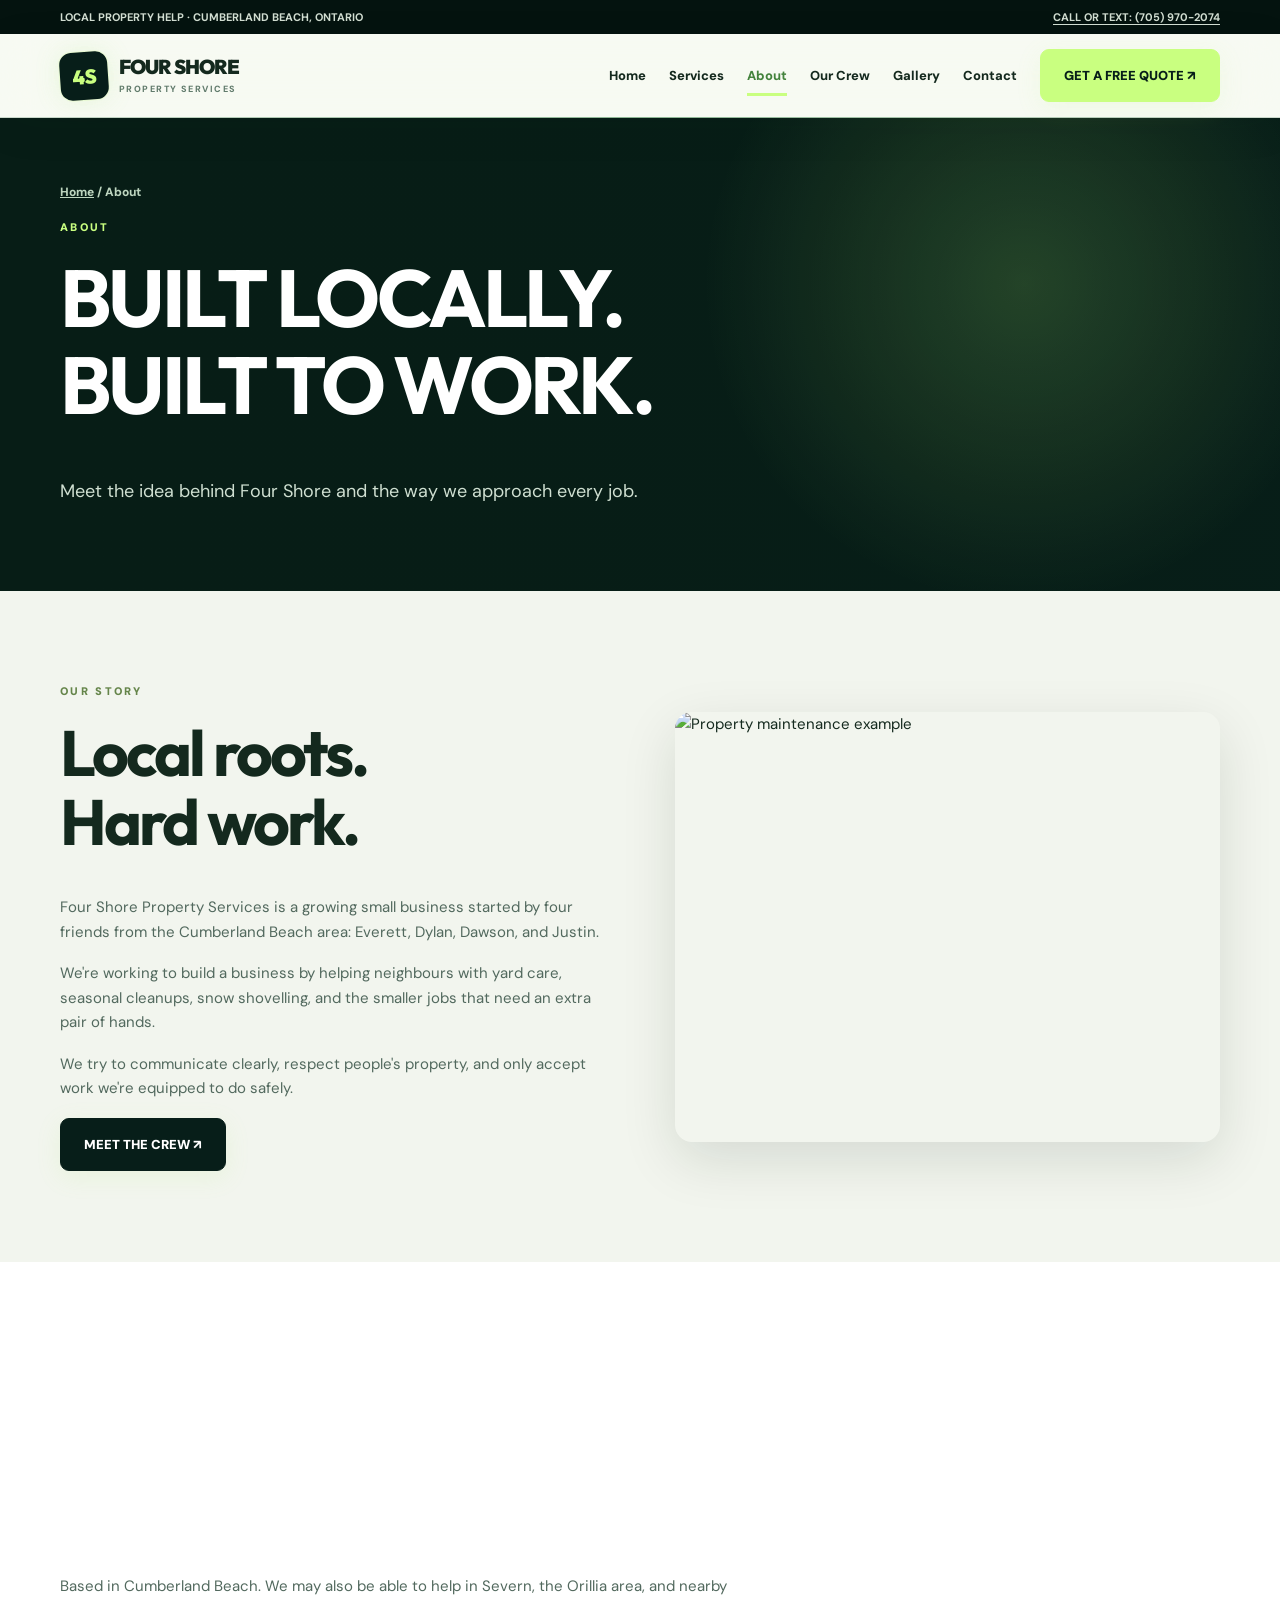
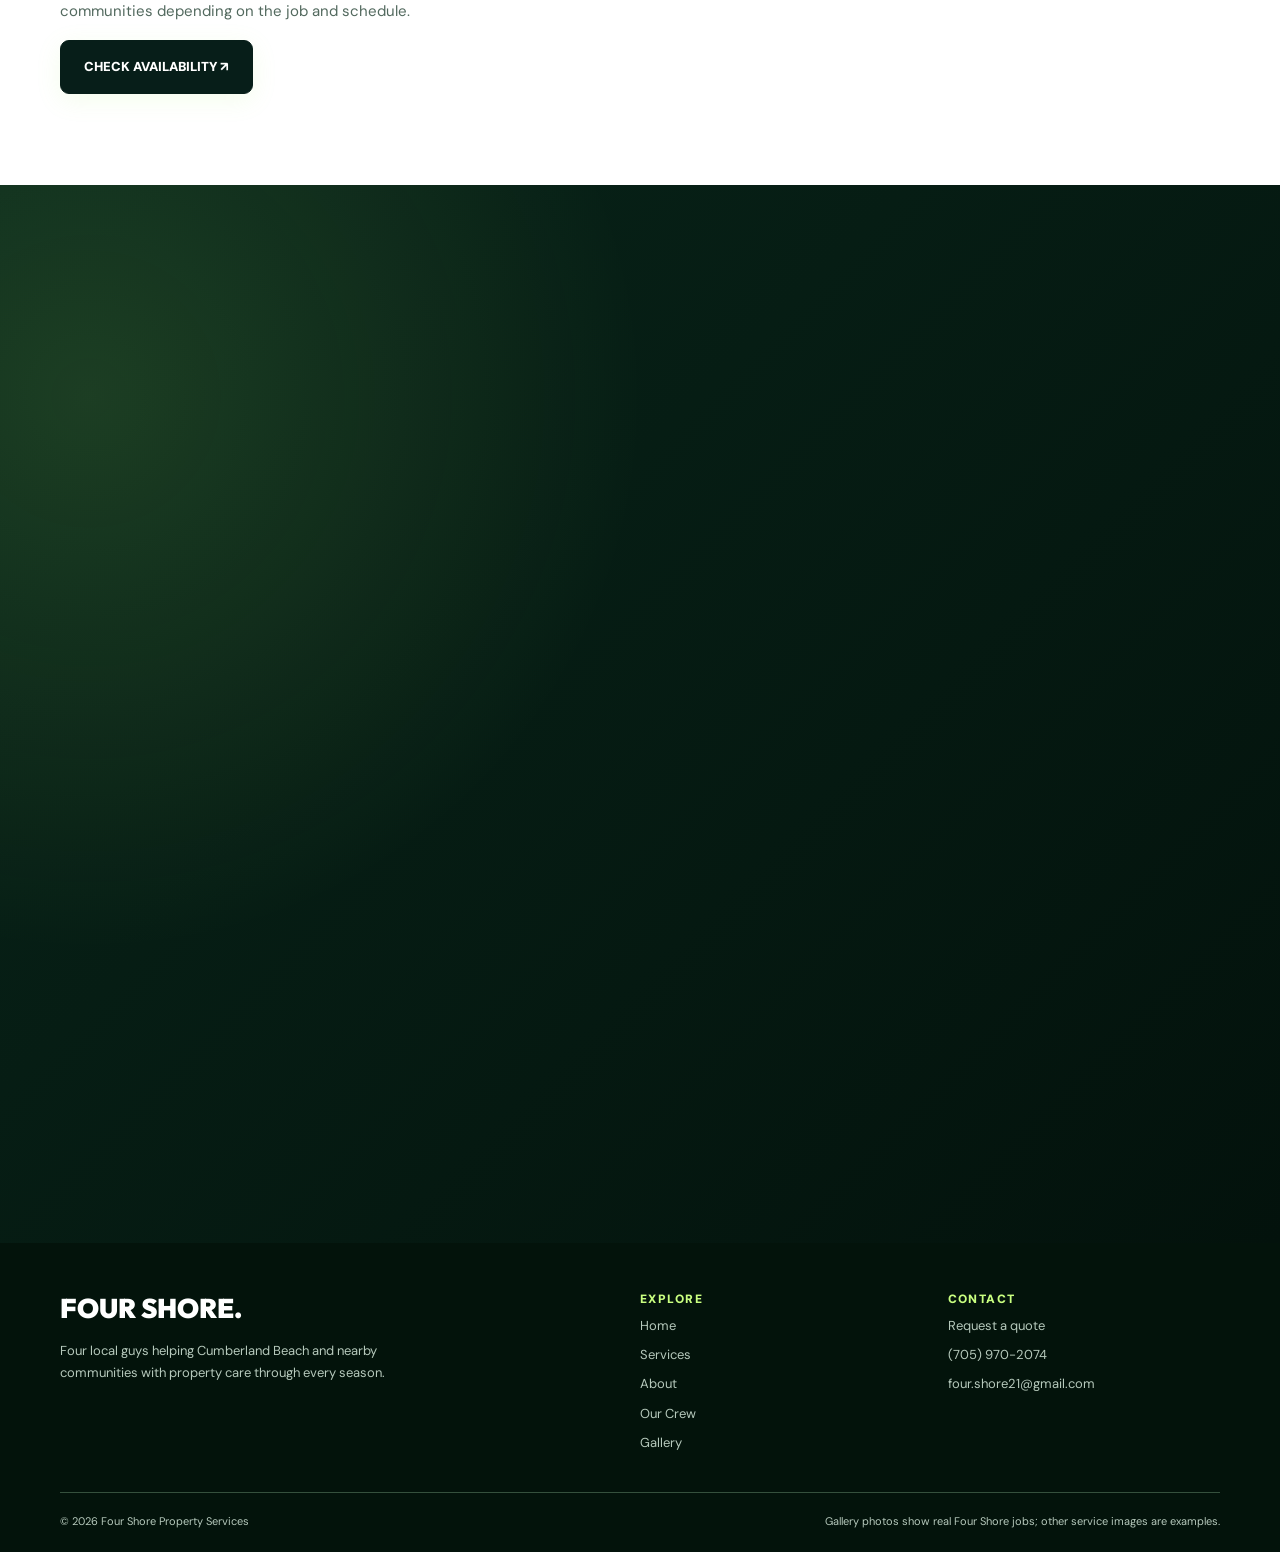
==== commit 051cfe06: "Advanced preview: immersive content and interaction about/index.html" ====
--- a/about/index.html
+++ b/about/index.html
@@ -1 +1 @@
-<!doctype html><html lang="en-CA"><head><meta charset="utf-8"><meta name="viewport" content="width=device-width,initial-scale=1"><meta name="theme-color" content="#102a22"><meta name="description" content="Learn about Four Shore Property Services, a growing local business based in Cumberland Beach, Ontario."><title>About Four Shore | Four Shore Property Services</title><link rel="stylesheet" href="/assets/style.css"><script defer src="/assets/site.js"></script></head><body><div class="notice-top"><div class="wrap"><span>LOCAL PROPERTY HELP · CUMBERLAND BEACH, ONTARIO</span><a href="tel:+17059702074">CALL OR TEXT: (705) 970-2074</a></div></div><header class="header"><div class="wrap header-inner"><a href="/" class="brand" aria-label="Four Shore Property Services home"><span class="mark">4S</span><span class="brand-name">FOUR SHORE<small>PROPERTY SERVICES</small></span></a><button type="button" class="menu" aria-label="Toggle navigation" aria-expanded="false" aria-controls="site-navigation">☰</button><nav class="nav" id="site-navigation"><a href="/" >Home</a><a href="/services/" >Services</a><a href="/about/" aria-current="page">About</a><a href="/crew/" >Our Crew</a><a href="/gallery/" >Gallery</a><a href="/contact/" >Contact</a><a href="#quote" class="btn">GET A FREE QUOTE ↗</a></nav></div></header><main><div class="page-hero"><div class="hero-bg" style="background-image:url('https://images.pexels.com/photos/9029162/pexels-photo-9029162.jpeg?auto=compress&cs=tinysrgb&w=1200')"></div><div class="wrap"><div class="breadcrumbs"><a href="/">Home</a> / About</div><span class="eyebrow" style="color:var(--lime)">About</span><h1>BUILT LOCALLY.<br>BUILT TO WORK.</h1><p>Meet the idea behind Four Shore and the way we approach every job.</p></div></div><section class="section"><div class="wrap two"><div><span class="eyebrow">OUR STORY</span><h2>Local roots.<br>Hard work.</h2><p class="muted">Four Shore Property Services is a growing small business started by four friends from the Cumberland Beach area: Everett, Dylan, Dawson, and Justin.</p><p class="muted">We're working to build a business by helping neighbours with yard care, seasonal cleanups, snow shovelling, and the smaller jobs that need an extra pair of hands.</p><p class="muted">We try to communicate clearly, respect people's property, and only accept work we're equipped to do safely.</p><a href="/crew/" class="btn dark">MEET THE CREW ↗</a></div><div class="photo"><img src="https://images.pexels.com/photos/3999647/pexels-photo-3999647.jpeg?auto=compress&cs=tinysrgb&w=1200" loading="lazy" alt="Property maintenance example"></div></div></section><section class="section white"><div class="wrap"><span class="eyebrow">WHERE WE WORK</span><h2 class="large">Close to home.<br>Here to help.</h2><p class="muted" style="max-width:680px">Based in Cumberland Beach. We may also be able to help in Severn, the Orillia area, and nearby communities depending on the job and schedule.</p><a href="#quote" class="btn dark">CHECK AVAILABILITY ↗</a></div></section><section class="quote" id="quote"><div class="wrap quote-grid"><div class="quote-intro"><span class="eyebrow" style="color:var(--lime)">FREE QUOTES · NO PRESSURE</span><h2>GOT A JOB?<br>LET'S TALK.</h2><p>Tell us what you need done, where you're located, and when you need help. We'll discuss the job and price with you before starting.</p><div class="contact-line"><b>LOCAL SERVICE AREA</b>Cumberland Beach, Severn, Orillia area and nearby communities</div><div class="contact-line"><b>CALL OR TEXT</b><a href="tel:+17059702074">(705) 970-2074</a></div><div class="contact-line"><b>EMAIL</b><a href="mailto:four.shore21@gmail.com">four.shore21@gmail.com</a></div></div><form class="form" data-form><h3>Request a free quote</h3><p>Complete the form. It opens a prepared email on your device for you to review and send.</p><div class="form-row"><label class="field">FULL NAME *<input name="name" required autocomplete="name" maxlength="100" placeholder="Your name"></label><label class="field">PHONE NUMBER *<input name="phone" required type="tel" autocomplete="tel" maxlength="30" placeholder="(705) 555-0123"></label></div><label class="field">EMAIL ADDRESS<input type="email" name="email" autocomplete="email" maxlength="150" placeholder="you@example.com"></label><div class="form-row"><label class="field">SERVICE NEEDED *<select name="service" required><option value="">Choose a service</option><option value="Spring yard cleanups">Spring yard cleanups</option><option value="Leaf raking and bagging">Leaf raking and bagging</option><option value="Garden bed help">Garden bed help</option><option value="Lawn mowing">Lawn mowing</option><option value="Garden maintenance">Garden maintenance</option><option value="Outdoor odd jobs">Outdoor odd jobs</option><option value="Fall yard cleanups">Fall yard cleanups</option><option value="Outdoor organizing">Outdoor organizing</option><option value="Snow shovelling">Snow shovelling</option><option value="Roof snow removal">Roof snow removal</option><option value="Winter property help">Winter property help</option><option value="Something else">Something else</option></select></label><label class="field">GENERAL LOCATION *<input name="location" required maxlength="120" placeholder="e.g. Cumberland Beach"></label></div><label class="field">WHEN DO YOU NEED HELP?<input name="timing" maxlength="100" placeholder="e.g. next week / flexible"></label><label class="field">JOB DETAILS *<textarea name="details" required maxlength="2000" placeholder="Tell us what you need done, size of the job, and other details."></textarea></label><p class="form-msg" style="margin-top:9px"><strong>Equipment policy:</strong> If a job needs large machinery, the customer must provide it or the cost of renting it will be added to the total quote. Any rental cost will be discussed and agreed upon before work begins.</p><button class="btn" type="submit">PREPARE MY QUOTE REQUEST ↗</button><p class="form-msg" role="status" aria-live="polite">The website doesn't store your details. You'll need an email app and must press Send to finish.</p></form></div></section></main><footer class="footer"><div class="wrap"><div class="footer-top"><div><a href="/"><strong>FOUR SHORE.</strong></a><p>Four local guys helping Cumberland Beach and nearby communities with property care through every season.</p></div><div><h4>EXPLORE</h4><div class="footer-links"><a href="/">Home</a><a href="/services/">Services</a><a href="/about/">About</a><a href="/crew/">Our Crew</a><a href="/gallery/">Gallery</a></div></div><div><h4>CONTACT</h4><div class="footer-links"><a href="/contact/">Request a quote</a><a href="tel:+17059702074">(705) 970-2074</a><a href="mailto:four.shore21@gmail.com">four.shore21@gmail.com</a></div></div></div><div class="footer-bottom"><span>© <span data-year></span> Four Shore Property Services</span><span>Images are examples, not Four Shore project photos.</span></div></div></footer></body></html>+<!doctype html><html lang="en-CA"><head><meta charset="utf-8"><meta name="viewport" content="width=device-width,initial-scale=1"><meta name="theme-color" content="#102a22"><meta name="description" content="Learn about Four Shore Property Services, a growing local business based in Cumberland Beach, Ontario."><title>About Four Shore | Four Shore Property Services</title><link rel="icon" type="image/svg+xml" href="/assets/fourshore-icon.svg"><meta name="color-scheme" content="light"><meta property="og:type" content="website"><meta property="og:site_name" content="Four Shore Property Services"><meta property="og:title" content="Four Shore Property Services"><link rel="stylesheet" href="/assets/style.css"><script defer src="/assets/site.js"></script></head><body><div class="notice-top"><div class="wrap"><span>LOCAL PROPERTY HELP · CUMBERLAND BEACH, ONTARIO</span><a href="tel:+17059702074">CALL OR TEXT: (705) 970-2074</a></div></div><header class="header"><div class="wrap header-inner"><a href="/" class="brand" aria-label="Four Shore Property Services home"><span class="mark">4S</span><span class="brand-name">FOUR SHORE<small>PROPERTY SERVICES</small></span></a><button type="button" class="menu" aria-label="Toggle navigation" aria-expanded="false" aria-controls="site-navigation">☰</button><nav class="nav" id="site-navigation"><a href="/" >Home</a><a href="/services/" >Services</a><a href="/about/" aria-current="page">About</a><a href="/crew/" >Our Crew</a><a href="/gallery/" >Gallery</a><a href="/contact/" >Contact</a><a href="#quote" class="btn">GET A FREE QUOTE ↗</a></nav></div></header><main><div class="page-hero"><div class="hero-bg" style="background-image:url('https://images.pexels.com/photos/9029162/pexels-photo-9029162.jpeg?auto=compress&cs=tinysrgb&w=1200')"></div><div class="wrap"><div class="breadcrumbs"><a href="/">Home</a> / About</div><span class="eyebrow" style="color:var(--lime)">About</span><h1>BUILT LOCALLY.<br>BUILT TO WORK.</h1><p>Meet the idea behind Four Shore and the way we approach every job.</p></div></div><section class="section"><div class="wrap two"><div><span class="eyebrow">OUR STORY</span><h2>Local roots.<br>Hard work.</h2><p class="muted">Four Shore Property Services is a growing small business started by four friends from the Cumberland Beach area: Everett, Dylan, Dawson, and Justin.</p><p class="muted">We're working to build a business by helping neighbours with yard care, seasonal cleanups, snow shovelling, and the smaller jobs that need an extra pair of hands.</p><p class="muted">We try to communicate clearly, respect people's property, and only accept work we're equipped to do safely.</p><a href="/crew/" class="btn dark">MEET THE CREW ↗</a></div><div class="photo"><img src="https://images.pexels.com/photos/3999647/pexels-photo-3999647.jpeg?auto=compress&cs=tinysrgb&w=1200" loading="lazy" alt="Property maintenance example"></div></div></section><section class="section white"><div class="wrap"><span class="eyebrow">WHERE WE WORK</span><h2 class="large">Close to home.<br>Here to help.</h2><p class="muted" style="max-width:680px">Based in Cumberland Beach. We may also be able to help in Severn, the Orillia area, and nearby communities depending on the job and schedule.</p><a href="#quote" class="btn dark">CHECK AVAILABILITY ↗</a></div></section><section class="quote" id="quote"><div class="wrap quote-grid"><div class="quote-intro"><span class="eyebrow" style="color:var(--lime)">FREE QUOTES · NO PRESSURE</span><h2>GOT A JOB?<br>LET'S TALK.</h2><p>Tell us what you need done, where you're located, and when you need help. We'll discuss the job and price with you before starting.</p><div class="contact-line"><b>LOCAL SERVICE AREA</b>Cumberland Beach, Severn, Orillia area and nearby communities</div><div class="contact-line"><b>CALL OR TEXT</b><a href="tel:+17059702074">(705) 970-2074</a></div><div class="contact-line"><b>EMAIL</b><a href="mailto:four.shore21@gmail.com">four.shore21@gmail.com</a></div></div><form class="form" data-form><h3>Request a free quote</h3><p>Complete the form. It opens a prepared email on your device for you to review and send.</p><div class="form-row"><label class="field">FULL NAME *<input name="name" required autocomplete="name" maxlength="100" placeholder="Your name"></label><label class="field">PHONE NUMBER *<input name="phone" required type="tel" autocomplete="tel" maxlength="30" placeholder="(705) 555-0123"></label></div><label class="field">EMAIL ADDRESS<input type="email" name="email" autocomplete="email" maxlength="150" placeholder="you@example.com"></label><div class="form-row"><label class="field">SERVICE NEEDED *<select name="service" required><option value="">Choose a service</option><option value="Spring yard cleanups">Spring yard cleanups</option><option value="Leaf raking and bagging">Leaf raking and bagging</option><option value="Garden bed help">Garden bed help</option><option value="Lawn mowing">Lawn mowing</option><option value="Garden maintenance">Garden maintenance</option><option value="Outdoor odd jobs">Outdoor odd jobs</option><option value="Fall yard cleanups">Fall yard cleanups</option><option value="Outdoor organizing">Outdoor organizing</option><option value="Snow shovelling">Snow shovelling</option><option value="Roof snow removal">Roof snow removal</option><option value="Winter property help">Winter property help</option><option value="Something else">Something else</option></select></label><label class="field">GENERAL LOCATION *<input name="location" required maxlength="120" placeholder="e.g. Cumberland Beach"></label></div><label class="field">WHEN DO YOU NEED HELP?<input name="timing" maxlength="100" placeholder="e.g. next week / flexible"></label><label class="field">JOB DETAILS *<textarea name="details" required maxlength="2000" placeholder="Tell us what you need done, size of the job, and other details."></textarea></label><p class="form-msg" style="margin-top:9px"><strong>Equipment policy:</strong> If a job needs large machinery, the customer must provide it or the cost of renting it will be added to the total quote. Any rental cost will be discussed and agreed upon before work begins.</p><button class="btn" type="submit">PREPARE MY QUOTE REQUEST ↗</button><p class="form-msg" role="status" aria-live="polite">The website doesn't store your details. You'll need an email app and must press Send to finish.</p></form></div></section></main><footer class="footer"><div class="wrap"><div class="footer-top"><div><a href="/"><strong>FOUR SHORE.</strong></a><p>Four local guys helping Cumberland Beach and nearby communities with property care through every season.</p></div><div><h4>EXPLORE</h4><div class="footer-links"><a href="/">Home</a><a href="/services/">Services</a><a href="/about/">About</a><a href="/crew/">Our Crew</a><a href="/gallery/">Gallery</a></div></div><div><h4>CONTACT</h4><div class="footer-links"><a href="/contact/">Request a quote</a><a href="tel:+17059702074">(705) 970-2074</a><a href="mailto:four.shore21@gmail.com">four.shore21@gmail.com</a></div></div></div><div class="footer-bottom"><span>© <span data-year></span> Four Shore Property Services</span><span>Gallery photos show real Four Shore jobs; other service images are examples.</span></div></div></footer></body></html>
--- a/assets/style.css
+++ b/assets/style.css
@@ -11,3 +11,78 @@
 .footer{background:#06160e;color:#b6c9bc;padding:48px 0 22px}.footer-top{display:grid;grid-template-columns:2fr 1fr 1fr;gap:35px}.footer strong{color:#fff;font:900 27px Outfit}.footer p{font-size:13px;margin-top:14px;max-width:350px}.footer h4{font:900 12px 'DM Sans';color:var(--lime);letter-spacing:.12em}.footer-links{display:grid;gap:8px;font-size:13px}.footer-links a:hover{text-decoration:underline}.footer-bottom{border-top:1px solid #35503d;padding-top:19px;margin-top:38px;display:flex;justify-content:space-between;font-size:11px;gap:16px}
 a:focus-visible,button:focus-visible,summary:focus-visible,input:focus-visible,textarea:focus-visible,select:focus-visible{outline:3px solid #9bbe65;outline-offset:3px}
 @media(max-width:1050px){.nav{gap:14px}.nav>a:not(.btn){font-size:12px}.grid4,.team{grid-template-columns:repeat(2,1fr)}}@media(max-width:830px){.menu{display:block}.header-inner{min-height:74px}.nav{display:none;position:absolute;left:0;right:0;top:100%;background:var(--cream);padding:22px;box-shadow:0 20px 25px #0002;flex-direction:column;align-items:stretch;gap:6px}.nav.open{display:flex}.nav>a{padding:8px 3px}.two,.season-layout,.quote-grid{grid-template-columns:1fr;gap:30px}.heading{display:block}.section,.quote{padding:70px 0}.hero{min-height:570px}.gallery{grid-template-columns:repeat(2,1fr)}}@media(max-width:540px){.wrap{width:calc(100% - 34px)}.notice-top .wrap{flex-wrap:wrap;gap:2px}.hero h1{font-size:clamp(49px,11.8vw,72px)}.hero p{font-size:16px}.grid4,.steps,.team,.gallery,.form-row,.footer-top{grid-template-columns:1fr}.hero .wrap{padding:75px 0}.card img{height:235px}.season-image{height:240px}.photo img{height:310px}.form{padding:22px}.footer-bottom{flex-wrap:wrap}}@media(prefers-reduced-motion:reduce){*{scroll-behavior:auto!important;transition:none!important}}
+
+
+/* FOUR SHORE / MOTION CONCEPT — PREVIEW ONLY */
+:root{--pine:#071e19;--deep:#04130f;--lime:#c9ff80;--cream:#f2f5ee;--line:#cbd9cc;--ink:#14291e;--muted:#52695e}
+body{overflow-x:hidden;background:var(--cream)}
+::selection{background:var(--lime);color:#082017}
+.header{background:rgba(248,251,244,.86);backdrop-filter:blur(24px) saturate(160%);box-shadow:0 10px 45px rgba(3,27,17,.06)}
+.header:after{content:"";position:absolute;bottom:-1px;left:0;height:1px;width:100%;background:linear-gradient(90deg,transparent,rgba(75,145,90,.5),transparent)}
+.brand .mark{box-shadow:0 0 0 1px rgba(197,255,125,.18),0 0 26px rgba(143,225,86,.18);transform:rotate(-4deg)}
+.brand:hover .mark{transform:rotate(0) scale(1.07)}
+.brand .mark,.nav a,.btn{transition:transform .35s cubic-bezier(.2,.8,.2,1),box-shadow .35s,background .35s}
+.nav>a:not(.btn){position:relative}
+.nav>a:not(.btn):after{content:"";position:absolute;left:0;right:100%;bottom:2px;height:2px;background:#7ba74a;transition:right .35s}
+.nav>a:not(.btn):hover:after{right:0}
+.btn{position:relative;overflow:hidden;box-shadow:0 6px 25px rgba(172,239,107,.13)}
+.btn:after{content:"";position:absolute;inset:-40%;transform:translateX(-150%) rotate(20deg);background:linear-gradient(90deg,transparent,rgba(255,255,255,.38),transparent);transition:transform .75s}
+.btn:hover:after{transform:translateX(150%) rotate(20deg)}
+.btn:hover{box-shadow:0 10px 30px rgba(160,233,102,.25);transform:translateY(-3px)}
+.hero{min-height:min(790px,95vh);background:#051810}
+.hero .hero-bg{transform:scale(1.08);animation:fourshore-kenburns 19s ease-in-out infinite alternate}
+.hero:before{background:linear-gradient(90deg,rgba(2,16,11,.98) 0%,rgba(2,16,11,.9) 35%,rgba(2,16,11,.4) 100%)}
+.hero:after,.page-hero:after{content:"";position:absolute;inset:0;z-index:-1;pointer-events:none;background:radial-gradient(circle at var(--spot-x,80%) var(--spot-y,35%),rgba(176,255,111,.17),transparent 30%);mix-blend-mode:screen}
+.hero h1{font-size:clamp(56px,8.2vw,110px);text-shadow:0 15px 60px rgba(0,0,0,.2)}
+.hero h1 em{background:linear-gradient(120deg,#b4f478,#e4ffbd,#8de49c);background-size:200% auto;-webkit-background-clip:text;background-clip:text;color:transparent;animation:fourshore-shimmer 8s linear infinite}
+.hero .eyebrow{display:inline-flex;align-items:center;gap:11px}
+.hero .eyebrow:before{content:"";width:7px;height:7px;border-radius:50%;background:var(--lime);box-shadow:0 0 0 5px rgba(194,255,121,.15),0 0 20px rgba(194,255,121,.8)}
+.hero-buttons .btn:first-child{box-shadow:0 0 40px rgba(188,255,116,.25)}
+.proof span{letter-spacing:.05em}
+.stripe{background:linear-gradient(90deg,#b9f17c,#e0ffa5,#b5e982);background-size:200% auto;animation:fourshore-shimmer 12s linear infinite}
+.section{position:relative}
+.section.white{background:#fff}
+.section.deep{background:radial-gradient(circle at 85% 5%,rgba(137,236,128,.14),transparent 35%),linear-gradient(145deg,#0a2a1d,#03140f)}
+.eyebrow{letter-spacing:.21em}
+.card{border-color:rgba(28,67,44,.11);box-shadow:0 8px 24px rgba(13,50,30,.04);transform-style:preserve-3d;will-change:transform}
+.card:hover{box-shadow:0 28px 70px rgba(10,48,24,.17)}
+.card img{transition:transform .8s cubic-bezier(.2,.8,.2,1),filter .8s;filter:saturate(.9)}
+.card:hover img{transform:scale(1.085);filter:saturate(1.1)}
+.card-body{position:relative;z-index:1}
+.card-body span:last-child{display:inline-flex;gap:10px;align-items:center}
+.card-body span:last-child:after{content:"→";font-size:18px;transition:transform .3s}
+.card:hover .card-body span:last-child:after{transform:translateX(6px)}
+.photo,.season-image,.gallery figure{box-shadow:0 18px 55px rgba(4,32,15,.12)}
+.photo img,.season-image,.gallery img{transition:transform .85s cubic-bezier(.2,.8,.2,1),filter .85s}
+.photo:hover img,.gallery figure:hover img{transform:scale(1.04)}
+.season{position:relative}
+.season:before{content:"";position:absolute;top:0;left:0;width:60px;height:2px;background:var(--lime)}
+.job,.person,.gallery figure,.form{transition:transform .35s,box-shadow .35s,border-color .35s}
+.job:hover,.person:hover,.gallery figure:hover{transform:translateY(-4px);border-color:#a2c995;box-shadow:0 20px 48px rgba(14,52,27,.1)}
+.person details[open]{background:rgba(185,239,149,.12);border-radius:9px;padding:9px;margin:-9px}
+.gallery details[open]>summary{color:#397b37}
+.gallery details>summary{transition:color .3s}
+.quote{background:radial-gradient(circle at 7% 20%,rgba(155,234,106,.14),transparent 38%),linear-gradient(135deg,#082419,#03120c)}
+.form{box-shadow:0 30px 90px rgba(0,0,0,.18)}
+.form:focus-within{box-shadow:0 30px 90px rgba(0,0,0,.23),0 0 0 1px rgba(191,245,130,.5)}
+.form .field input:focus,.form .field textarea:focus,.form .field select:focus{outline:2px solid #a4dc6c;outline-offset:1px}
+.footer{background:#03130b}
+.motion-reveal{opacity:0;transform:translate3d(0,36px,0);filter:blur(6px);transition:opacity .85s cubic-bezier(.2,.7,.2,1),transform .85s cubic-bezier(.2,.7,.2,1),filter .85s}
+.motion-reveal.is-visible{opacity:1;transform:translate3d(0,0,0);filter:blur(0)}
+.motion-reveal[data-motion-delay="1"]{transition-delay:.08s}.motion-reveal[data-motion-delay="2"]{transition-delay:.16s}.motion-reveal[data-motion-delay="3"]{transition-delay:.24s}
+.motion-progress{position:fixed;top:0;left:0;height:3px;width:100%;z-index:100;background:linear-gradient(90deg,#79c766,#d6ff8e);transform:scaleX(0);transform-origin:left;pointer-events:none;box-shadow:0 0 14px rgba(185,255,100,.65)}
+.motion-orbit{position:absolute;width:340px;height:340px;right:-130px;bottom:-140px;border:1px solid rgba(185,255,120,.13);border-radius:50%;pointer-events:none}
+.motion-orbit:before,.motion-orbit:after{content:"";position:absolute;inset:30px;border:1px solid rgba(185,255,120,.1);border-radius:50%}
+.motion-orbit:after{inset:65px}
+.motion-word{display:inline-block;animation:fourshore-float 6s ease-in-out infinite}
+.motion-ticker{display:flex;align-items:center;gap:24px}
+.motion-ticker span{white-space:nowrap}
+.motion-scroll{position:absolute;bottom:25px;right:clamp(22px,5vw,80px);font-size:10px;font-weight:800;letter-spacing:.2em;writing-mode:vertical-rl;color:#c8e5c8;display:flex;align-items:center;gap:13px}
+.motion-scroll:after{content:"";height:64px;width:1px;background:linear-gradient(transparent,#c8e5c8);animation:fourshore-line 2.5s ease-in-out infinite}
+@keyframes fourshore-kenburns{from{transform:scale(1.08)}to{transform:scale(1.19) translate(-1%,1%)}}
+@keyframes fourshore-shimmer{to{background-position:200% center}}
+@keyframes fourshore-float{50%{transform:translateY(-8px)}}
+@keyframes fourshore-line{50%{opacity:.3;transform:translateY(10px)}}
+@media(max-width:830px){.hero{min-height:610px}.motion-scroll{display:none}.motion-orbit{width:200px;height:200px;right:-90px;bottom:-70px}.nav{background:rgba(247,250,244,.98);backdrop-filter:blur(20px)}}
+@media(max-width:540px){.hero{min-height:590px}.hero h1{font-size:clamp(47px,11.5vw,70px)}.hero .wrap{padding:75px 0}.card:hover,.person:hover,.job:hover{transform:none}}
+@media(prefers-reduced-motion:reduce){.hero .hero-bg,.hero h1 em,.stripe,.motion-word,.motion-scroll:after{animation:none!important}.motion-reveal{opacity:1!important;transform:none!important;filter:none!important;transition:none!important}.card,.card img,.job,.person,.gallery img,.photo img,.btn,.btn:after{transition:none!important}.motion-progress{display:none}}
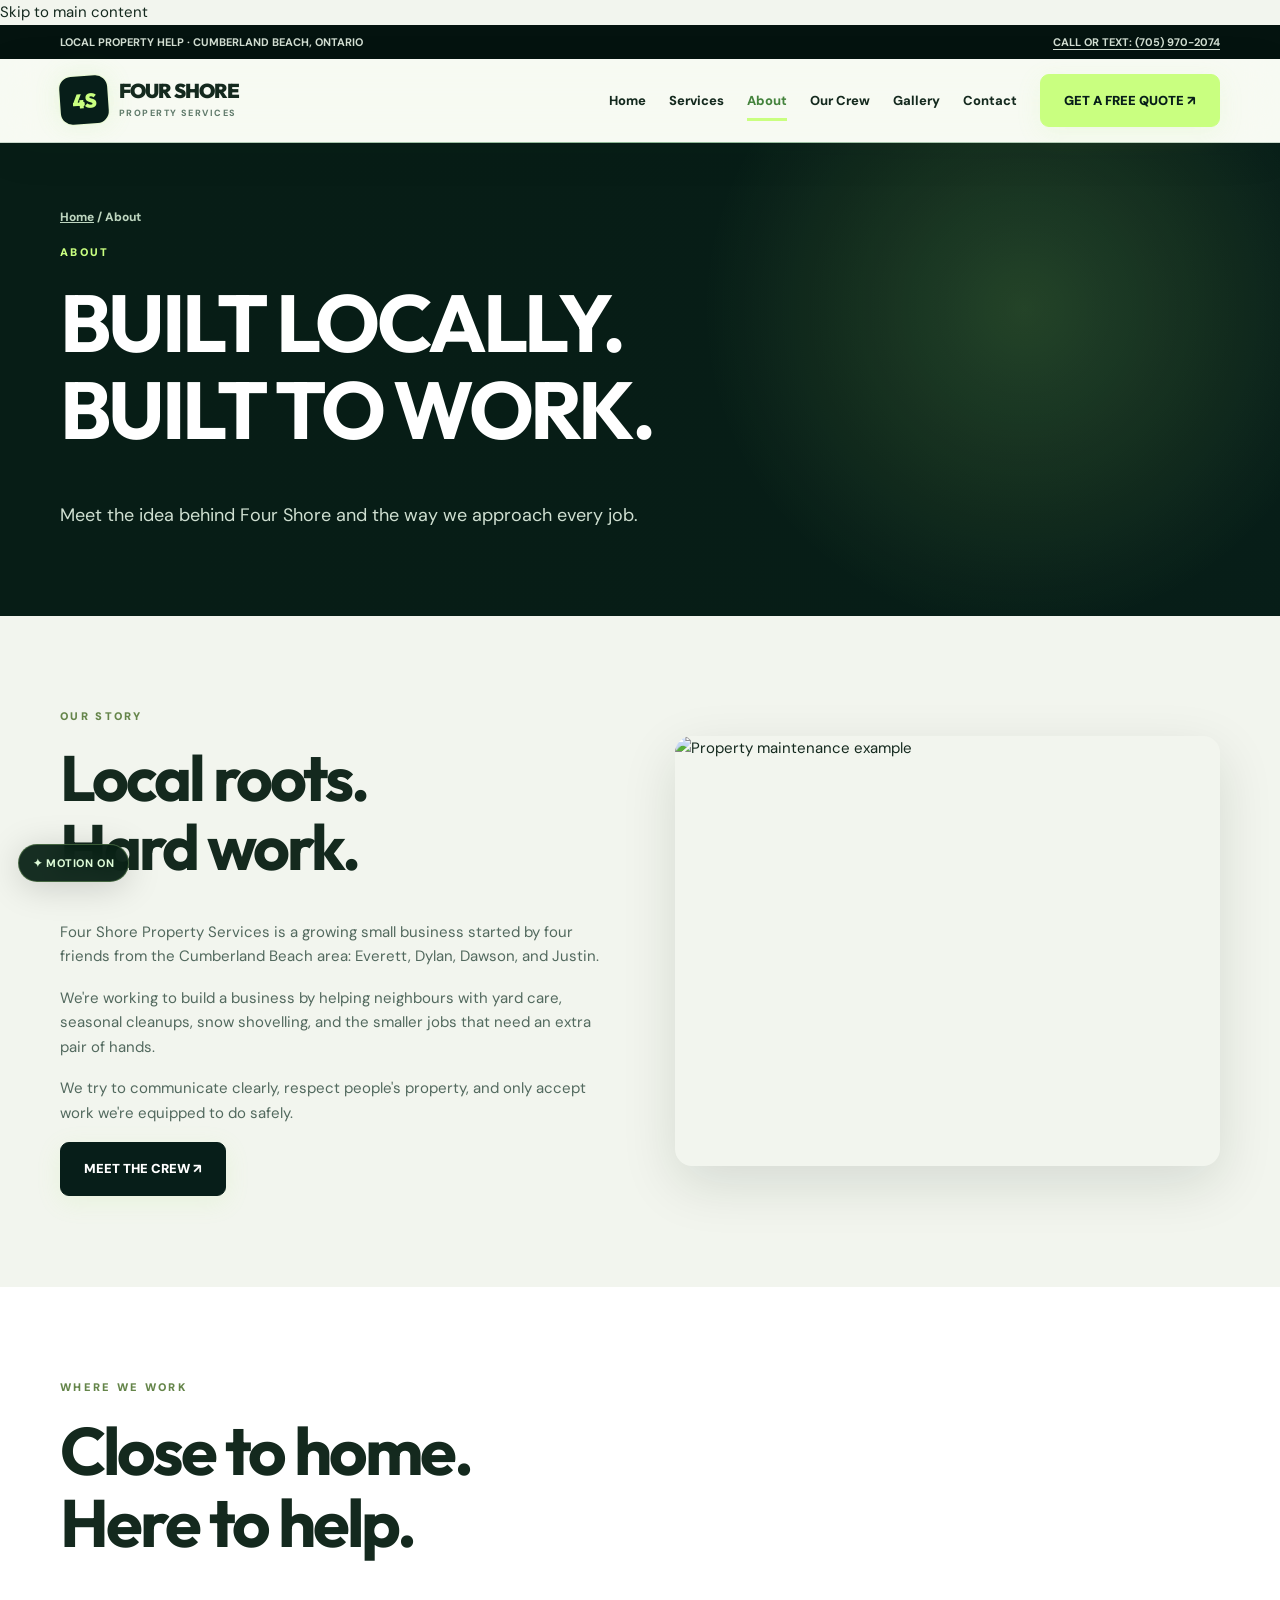
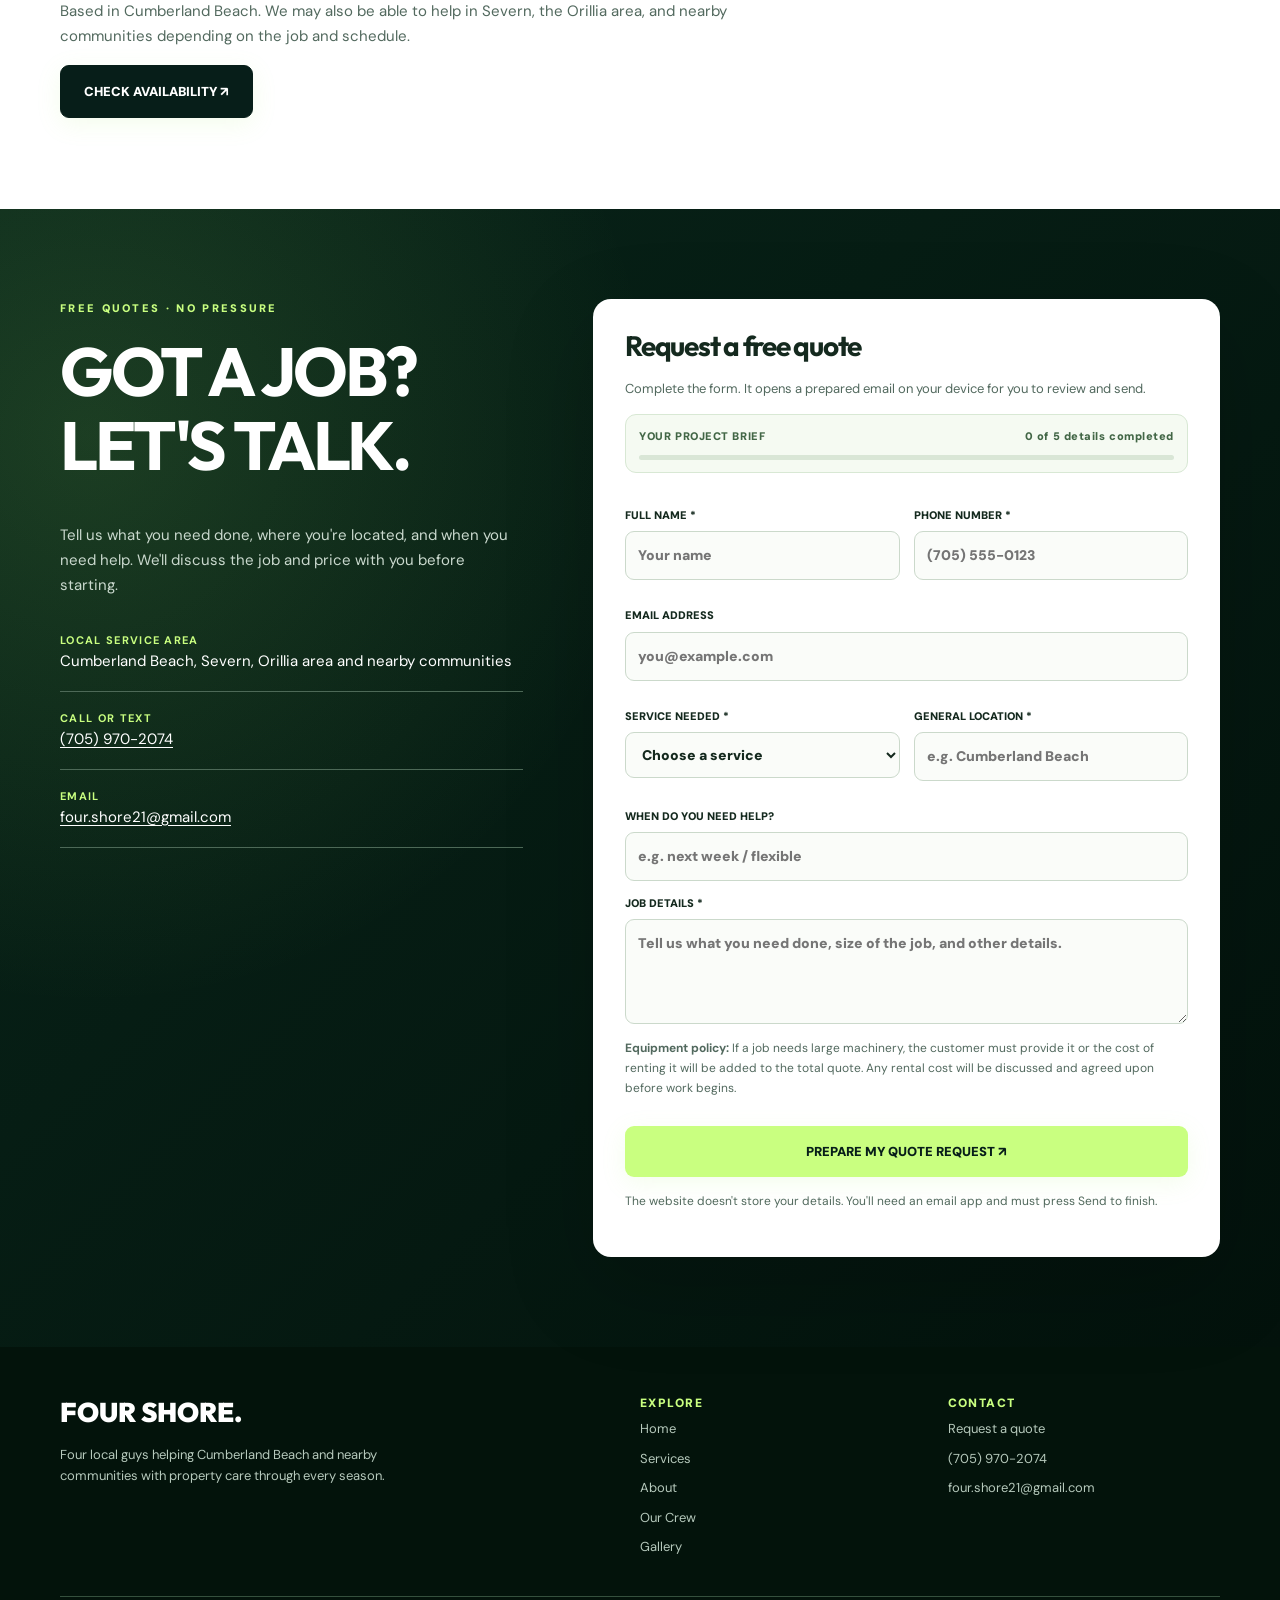
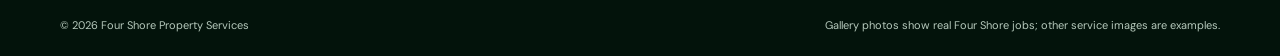
==== commit 2a7f815e: "Premium polish: accessible navigation, stronger homepage storytelling and search metadata" ====
--- a/about/index.html
+++ b/about/index.html
@@ -1 +1 @@
-<!doctype html><html lang="en-CA"><head><meta charset="utf-8"><meta name="viewport" content="width=device-width,initial-scale=1"><meta name="theme-color" content="#102a22"><meta name="description" content="Learn about Four Shore Property Services, a growing local business based in Cumberland Beach, Ontario."><title>About Four Shore | Four Shore Property Services</title><link rel="icon" type="image/svg+xml" href="/assets/fourshore-icon.svg"><meta name="color-scheme" content="light"><meta property="og:type" content="website"><meta property="og:site_name" content="Four Shore Property Services"><meta property="og:title" content="Four Shore Property Services"><link rel="stylesheet" href="/assets/style.css"><script defer src="/assets/site.js"></script></head><body><div class="notice-top"><div class="wrap"><span>LOCAL PROPERTY HELP · CUMBERLAND BEACH, ONTARIO</span><a href="tel:+17059702074">CALL OR TEXT: (705) 970-2074</a></div></div><header class="header"><div class="wrap header-inner"><a href="/" class="brand" aria-label="Four Shore Property Services home"><span class="mark">4S</span><span class="brand-name">FOUR SHORE<small>PROPERTY SERVICES</small></span></a><button type="button" class="menu" aria-label="Toggle navigation" aria-expanded="false" aria-controls="site-navigation">☰</button><nav class="nav" id="site-navigation"><a href="/" >Home</a><a href="/services/" >Services</a><a href="/about/" aria-current="page">About</a><a href="/crew/" >Our Crew</a><a href="/gallery/" >Gallery</a><a href="/contact/" >Contact</a><a href="#quote" class="btn">GET A FREE QUOTE ↗</a></nav></div></header><main><div class="page-hero"><div class="hero-bg" style="background-image:url('https://images.pexels.com/photos/9029162/pexels-photo-9029162.jpeg?auto=compress&cs=tinysrgb&w=1200')"></div><div class="wrap"><div class="breadcrumbs"><a href="/">Home</a> / About</div><span class="eyebrow" style="color:var(--lime)">About</span><h1>BUILT LOCALLY.<br>BUILT TO WORK.</h1><p>Meet the idea behind Four Shore and the way we approach every job.</p></div></div><section class="section"><div class="wrap two"><div><span class="eyebrow">OUR STORY</span><h2>Local roots.<br>Hard work.</h2><p class="muted">Four Shore Property Services is a growing small business started by four friends from the Cumberland Beach area: Everett, Dylan, Dawson, and Justin.</p><p class="muted">We're working to build a business by helping neighbours with yard care, seasonal cleanups, snow shovelling, and the smaller jobs that need an extra pair of hands.</p><p class="muted">We try to communicate clearly, respect people's property, and only accept work we're equipped to do safely.</p><a href="/crew/" class="btn dark">MEET THE CREW ↗</a></div><div class="photo"><img src="https://images.pexels.com/photos/3999647/pexels-photo-3999647.jpeg?auto=compress&cs=tinysrgb&w=1200" loading="lazy" alt="Property maintenance example"></div></div></section><section class="section white"><div class="wrap"><span class="eyebrow">WHERE WE WORK</span><h2 class="large">Close to home.<br>Here to help.</h2><p class="muted" style="max-width:680px">Based in Cumberland Beach. We may also be able to help in Severn, the Orillia area, and nearby communities depending on the job and schedule.</p><a href="#quote" class="btn dark">CHECK AVAILABILITY ↗</a></div></section><section class="quote" id="quote"><div class="wrap quote-grid"><div class="quote-intro"><span class="eyebrow" style="color:var(--lime)">FREE QUOTES · NO PRESSURE</span><h2>GOT A JOB?<br>LET'S TALK.</h2><p>Tell us what you need done, where you're located, and when you need help. We'll discuss the job and price with you before starting.</p><div class="contact-line"><b>LOCAL SERVICE AREA</b>Cumberland Beach, Severn, Orillia area and nearby communities</div><div class="contact-line"><b>CALL OR TEXT</b><a href="tel:+17059702074">(705) 970-2074</a></div><div class="contact-line"><b>EMAIL</b><a href="mailto:four.shore21@gmail.com">four.shore21@gmail.com</a></div></div><form class="form" data-form><h3>Request a free quote</h3><p>Complete the form. It opens a prepared email on your device for you to review and send.</p><div class="form-row"><label class="field">FULL NAME *<input name="name" required autocomplete="name" maxlength="100" placeholder="Your name"></label><label class="field">PHONE NUMBER *<input name="phone" required type="tel" autocomplete="tel" maxlength="30" placeholder="(705) 555-0123"></label></div><label class="field">EMAIL ADDRESS<input type="email" name="email" autocomplete="email" maxlength="150" placeholder="you@example.com"></label><div class="form-row"><label class="field">SERVICE NEEDED *<select name="service" required><option value="">Choose a service</option><option value="Spring yard cleanups">Spring yard cleanups</option><option value="Leaf raking and bagging">Leaf raking and bagging</option><option value="Garden bed help">Garden bed help</option><option value="Lawn mowing">Lawn mowing</option><option value="Garden maintenance">Garden maintenance</option><option value="Outdoor odd jobs">Outdoor odd jobs</option><option value="Fall yard cleanups">Fall yard cleanups</option><option value="Outdoor organizing">Outdoor organizing</option><option value="Snow shovelling">Snow shovelling</option><option value="Roof snow removal">Roof snow removal</option><option value="Winter property help">Winter property help</option><option value="Something else">Something else</option></select></label><label class="field">GENERAL LOCATION *<input name="location" required maxlength="120" placeholder="e.g. Cumberland Beach"></label></div><label class="field">WHEN DO YOU NEED HELP?<input name="timing" maxlength="100" placeholder="e.g. next week / flexible"></label><label class="field">JOB DETAILS *<textarea name="details" required maxlength="2000" placeholder="Tell us what you need done, size of the job, and other details."></textarea></label><p class="form-msg" style="margin-top:9px"><strong>Equipment policy:</strong> If a job needs large machinery, the customer must provide it or the cost of renting it will be added to the total quote. Any rental cost will be discussed and agreed upon before work begins.</p><button class="btn" type="submit">PREPARE MY QUOTE REQUEST ↗</button><p class="form-msg" role="status" aria-live="polite">The website doesn't store your details. You'll need an email app and must press Send to finish.</p></form></div></section></main><footer class="footer"><div class="wrap"><div class="footer-top"><div><a href="/"><strong>FOUR SHORE.</strong></a><p>Four local guys helping Cumberland Beach and nearby communities with property care through every season.</p></div><div><h4>EXPLORE</h4><div class="footer-links"><a href="/">Home</a><a href="/services/">Services</a><a href="/about/">About</a><a href="/crew/">Our Crew</a><a href="/gallery/">Gallery</a></div></div><div><h4>CONTACT</h4><div class="footer-links"><a href="/contact/">Request a quote</a><a href="tel:+17059702074">(705) 970-2074</a><a href="mailto:four.shore21@gmail.com">four.shore21@gmail.com</a></div></div></div><div class="footer-bottom"><span>© <span data-year></span> Four Shore Property Services</span><span>Gallery photos show real Four Shore jobs; other service images are examples.</span></div></div></footer></body></html>+<!doctype html><html lang="en-CA"><head><meta charset="utf-8"><meta name="viewport" content="width=device-width,initial-scale=1"><meta name="theme-color" content="#071e19"><meta name="format-detection" content="telephone=no"><meta name="description" content="Learn about Four Shore Property Services, a growing local business based in Cumberland Beach, Ontario."><title>About Four Shore | Four Shore Property Services</title><link rel="icon" type="image/svg+xml" href="/assets/fourshore-icon.svg"><meta name="color-scheme" content="light"><meta property="og:type" content="website"><meta property="og:site_name" content="Four Shore Property Services"><meta property="og:title" content="Four Shore Property Services"><link rel="preconnect" href="https://fonts.googleapis.com"><link rel="preconnect" href="https://fonts.gstatic.com" crossorigin><link rel="preconnect" href="https://images.pexels.com"><link rel="stylesheet" href="/assets/style.css"><script defer src="/assets/site.js"></script></head><body><a class="skip-link" href="#main-content">Skip to main content</a><div class="notice-top"><div class="wrap"><span>LOCAL PROPERTY HELP · CUMBERLAND BEACH, ONTARIO</span><a href="tel:+17059702074">CALL OR TEXT: (705) 970-2074</a></div></div><header class="header"><div class="wrap header-inner"><a href="/" class="brand" aria-label="Four Shore Property Services home"><span class="mark">4S</span><span class="brand-name">FOUR SHORE<small>PROPERTY SERVICES</small></span></a><button type="button" class="menu" aria-label="Toggle navigation" aria-expanded="false" aria-controls="site-navigation">☰</button><nav class="nav" id="site-navigation"><a href="/" >Home</a><a href="/services/" >Services</a><a href="/about/" aria-current="page">About</a><a href="/crew/" >Our Crew</a><a href="/gallery/" >Gallery</a><a href="/contact/" >Contact</a><a href="#quote" class="btn">GET A FREE QUOTE ↗</a></nav></div></header><main id="main-content"><div class="page-hero"><div class="hero-bg" style="background-image:url('https://images.pexels.com/photos/9029162/pexels-photo-9029162.jpeg?auto=compress&cs=tinysrgb&w=1200')"></div><div class="wrap"><div class="breadcrumbs"><a href="/">Home</a> / About</div><span class="eyebrow" style="color:var(--lime)">About</span><h1>BUILT LOCALLY.<br>BUILT TO WORK.</h1><p>Meet the idea behind Four Shore and the way we approach every job.</p></div></div><section class="section"><div class="wrap two"><div><span class="eyebrow">OUR STORY</span><h2>Local roots.<br>Hard work.</h2><p class="muted">Four Shore Property Services is a growing small business started by four friends from the Cumberland Beach area: Everett, Dylan, Dawson, and Justin.</p><p class="muted">We're working to build a business by helping neighbours with yard care, seasonal cleanups, snow shovelling, and the smaller jobs that need an extra pair of hands.</p><p class="muted">We try to communicate clearly, respect people's property, and only accept work we're equipped to do safely.</p><a href="/crew/" class="btn dark">MEET THE CREW ↗</a></div><div class="photo"><img src="https://images.pexels.com/photos/3999647/pexels-photo-3999647.jpeg?auto=compress&cs=tinysrgb&w=1200" loading="lazy" alt="Property maintenance example"></div></div></section><section class="section white"><div class="wrap"><span class="eyebrow">WHERE WE WORK</span><h2 class="large">Close to home.<br>Here to help.</h2><p class="muted" style="max-width:680px">Based in Cumberland Beach. We may also be able to help in Severn, the Orillia area, and nearby communities depending on the job and schedule.</p><a href="#quote" class="btn dark">CHECK AVAILABILITY ↗</a></div></section><section class="quote" id="quote"><div class="wrap quote-grid"><div class="quote-intro"><span class="eyebrow" style="color:var(--lime)">FREE QUOTES · NO PRESSURE</span><h2>GOT A JOB?<br>LET'S TALK.</h2><p>Tell us what you need done, where you're located, and when you need help. We'll discuss the job and price with you before starting.</p><div class="contact-line"><b>LOCAL SERVICE AREA</b>Cumberland Beach, Severn, Orillia area and nearby communities</div><div class="contact-line"><b>CALL OR TEXT</b><a href="tel:+17059702074">(705) 970-2074</a></div><div class="contact-line"><b>EMAIL</b><a href="mailto:four.shore21@gmail.com">four.shore21@gmail.com</a></div></div><form class="form" data-form><h3>Request a free quote</h3><p>Complete the form. It opens a prepared email on your device for you to review and send.</p><div class="form-row"><label class="field">FULL NAME *<input name="name" required autocomplete="name" maxlength="100" placeholder="Your name"></label><label class="field">PHONE NUMBER *<input name="phone" required type="tel" autocomplete="tel" maxlength="30" placeholder="(705) 555-0123"></label></div><label class="field">EMAIL ADDRESS<input type="email" name="email" autocomplete="email" maxlength="150" placeholder="you@example.com"></label><div class="form-row"><label class="field">SERVICE NEEDED *<select name="service" required><option value="">Choose a service</option><option value="Spring yard cleanups">Spring yard cleanups</option><option value="Leaf raking and bagging">Leaf raking and bagging</option><option value="Garden bed help">Garden bed help</option><option value="Lawn mowing">Lawn mowing</option><option value="Garden maintenance">Garden maintenance</option><option value="Outdoor odd jobs">Outdoor odd jobs</option><option value="Fall yard cleanups">Fall yard cleanups</option><option value="Outdoor organizing">Outdoor organizing</option><option value="Snow shovelling">Snow shovelling</option><option value="Roof snow removal">Roof snow removal</option><option value="Winter property help">Winter property help</option><option value="Something else">Something else</option></select></label><label class="field">GENERAL LOCATION *<input name="location" required maxlength="120" placeholder="e.g. Cumberland Beach"></label></div><label class="field">WHEN DO YOU NEED HELP?<input name="timing" maxlength="100" placeholder="e.g. next week / flexible"></label><label class="field">JOB DETAILS *<textarea name="details" required maxlength="2000" placeholder="Tell us what you need done, size of the job, and other details."></textarea></label><p class="form-msg" style="margin-top:9px"><strong>Equipment policy:</strong> If a job needs large machinery, the customer must provide it or the cost of renting it will be added to the total quote. Any rental cost will be discussed and agreed upon before work begins.</p><button class="btn" type="submit">PREPARE MY QUOTE REQUEST ↗</button><p class="form-msg" role="status" aria-live="polite">The website doesn't store your details. You'll need an email app and must press Send to finish.</p></form></div></section></main><footer class="footer"><div class="wrap"><div class="footer-top"><div><a href="/"><strong>FOUR SHORE.</strong></a><p>Four local guys helping Cumberland Beach and nearby communities with property care through every season.</p></div><div><h4>EXPLORE</h4><div class="footer-links"><a href="/">Home</a><a href="/services/">Services</a><a href="/about/">About</a><a href="/crew/">Our Crew</a><a href="/gallery/">Gallery</a></div></div><div><h4>CONTACT</h4><div class="footer-links"><a href="/contact/">Request a quote</a><a href="tel:+17059702074">(705) 970-2074</a><a href="mailto:four.shore21@gmail.com">four.shore21@gmail.com</a></div></div></div><div class="footer-bottom"><span>© <span data-year></span> Four Shore Property Services</span><span>Gallery photos show real Four Shore jobs; other service images are examples.</span></div></div></footer></body></html>
--- a/assets/style.css
+++ b/assets/style.css
@@ -86,3 +86,97 @@
 @media(max-width:830px){.hero{min-height:610px}.motion-scroll{display:none}.motion-orbit{width:200px;height:200px;right:-90px;bottom:-70px}.nav{background:rgba(247,250,244,.98);backdrop-filter:blur(20px)}}
 @media(max-width:540px){.hero{min-height:590px}.hero h1{font-size:clamp(47px,11.5vw,70px)}.hero .wrap{padding:75px 0}.card:hover,.person:hover,.job:hover{transform:none}}
 @media(prefers-reduced-motion:reduce){.hero .hero-bg,.hero h1 em,.stripe,.motion-word,.motion-scroll:after{animation:none!important}.motion-reveal{opacity:1!important;transform:none!important;filter:none!important;transition:none!important}.card,.card img,.job,.person,.gallery img,.photo img,.btn,.btn:after{transition:none!important}.motion-progress{display:none}}
+
+
+/* ADVANCED EXPERIENCE LAYER / Four Shore preview */
+@view-transition{navigation:auto}
+::view-transition-old(root){animation:experience-page-out .22s ease both}
+::view-transition-new(root){animation:experience-page-in .44s cubic-bezier(.2,.8,.2,1) both}
+@keyframes experience-page-out{to{opacity:0;filter:blur(3px);transform:translateY(-6px)}}
+@keyframes experience-page-in{from{opacity:0;filter:blur(7px);transform:translateY(16px)}}
+.experience-dot{color:#86cc61}
+.experience-hero-index{display:inline-flex;vertical-align:middle;border:1px solid rgba(210,255,169,.36);color:#e5ffd4;border-radius:99px;margin-left:20px;padding:7px 13px;letter-spacing:.11em;font-size:10px;font-weight:800;background:rgba(2,24,13,.26)}
+.hero .wrap{position:relative;z-index:2}
+.hero .hero-bg{background-position:center 53%;filter:saturate(.78)}
+.hero:before{background:linear-gradient(90deg,rgba(2,17,12,.97) 0%,rgba(2,17,12,.91) 37%,rgba(2,17,12,.5) 100%)}
+.experience-aurora{position:absolute;z-index:-1;pointer-events:none;inset:0;overflow:hidden}
+.experience-aurora:before,.experience-aurora:after{content:"";position:absolute;width:640px;height:640px;border-radius:50%;filter:blur(85px);opacity:.16;mix-blend-mode:screen;animation:experience-drift 18s ease-in-out infinite alternate}
+.experience-aurora:before{right:-200px;top:-320px;background:#7affac}
+.experience-aurora:after{right:6%;bottom:-500px;background:#d6ff80;animation-duration:24s;animation-direction:alternate-reverse}
+@keyframes experience-drift{to{transform:translate3d(-160px,140px,0) scale(1.35)}}
+.experience-service{display:grid;grid-template-columns:minmax(180px,.28fr) minmax(0,.72fr);border-radius:22px;overflow:hidden;box-shadow:0 25px 85px rgba(9,48,22,.1);border:1px solid rgba(17,52,27,.14);background:#fefefe;min-height:450px}
+.experience-service-tabs{background:#0c281c;display:grid;grid-template-rows:repeat(4,1fr)}
+.experience-tab{color:#c7dfcc;background:transparent;border:0;border-bottom:1px solid rgba(188,225,187,.16);display:flex;gap:18px;align-items:center;text-align:left;padding:26px 25px;font-family:Outfit;font-size:clamp(22px,2.5vw,30px);font-weight:800;letter-spacing:-.03em;transition:color .3s,background .3s}
+.experience-tab:last-child{border-bottom:0}
+.experience-tab:hover{color:#fff;background:rgba(220,255,190,.07)}
+.experience-tab[aria-selected="true"]{color:var(--lime);background:linear-gradient(100deg,rgba(170,248,130,.2),rgba(170,248,130,.03));box-shadow:inset 4px 0 var(--lime)}
+.experience-tab-index{align-self:center;font:800 11px 'DM Sans';color:#95bc91;letter-spacing:.14em}
+.experience-tab-arrow{margin-left:auto;font:400 19px 'DM Sans';transition:transform .3s}
+.experience-tab[aria-selected="true"] .experience-tab-arrow{transform:translate(3px,-3px)}
+.experience-panel{display:grid;grid-template-columns:1fr 1.13fr;min-height:450px;animation:experience-panel-in .42s cubic-bezier(.2,.8,.2,1)}
+.experience-panel[hidden]{display:none!important}
+.experience-panel-visual{position:relative;overflow:hidden;background:#355344;min-height:385px}
+.experience-panel-visual img{height:100%;width:100%;object-fit:cover;position:absolute;inset:0;transition:transform 1.1s cubic-bezier(.2,.8,.2,1);filter:saturate(.85)}
+.experience-panel:hover img{transform:scale(1.045)}
+.experience-image-tag{position:absolute;bottom:18px;left:17px;background:rgba(5,27,15,.82);color:#e5f9e3;backdrop-filter:blur(10px);border:1px solid rgba(255,255,255,.18);padding:9px 13px;font:800 10px 'DM Sans';letter-spacing:.13em;border-radius:50px}
+.experience-panel-body{align-self:center;padding:clamp(23px,3vw,48px)}
+.experience-panel-body h3{font-size:clamp(42px,5vw,65px);margin-bottom:15px}
+.experience-panel-body p{color:var(--muted);font-size:15px}
+.experience-job-list{display:grid;gap:10px;margin:25px 0 30px}
+.experience-job-list span{padding:8px 0;border-bottom:1px solid #dde8dc;font-size:13px;font-weight:800}
+.experience-job-list span:before{content:"↗";color:#679d47;font-weight:900;margin-right:11px}
+@keyframes experience-panel-in{from{opacity:0;transform:translateX(12px);filter:blur(6px)}to{opacity:1;transform:translateX(0);filter:blur(0)}}
+.experience-project{background:linear-gradient(155deg,#eef4e9,#ffffff 58%,#edf5ea)}
+.experience-project-header{display:flex;align-items:end;gap:40px;justify-content:space-between;margin-bottom:29px}
+.experience-project-header h2{max-width:720px}
+.experience-project-header p{max-width:620px;color:var(--muted)}
+.experience-project-grid{display:grid;grid-template-columns:2.1fr 1fr;grid-template-rows:repeat(2,240px);gap:16px}
+.experience-project-grid>a{display:block;position:relative;border-radius:17px;overflow:hidden;background:#223e2d;box-shadow:0 18px 44px rgba(6,35,16,.12)}
+.experience-project-grid img{width:100%;height:100%;object-fit:cover;transition:transform .85s ease,filter .6s;filter:saturate(.93)}
+.experience-project-grid>a:hover img{transform:scale(1.065);filter:saturate(1.12)}
+.experience-project-main{grid-row:1 / span 2}
+.experience-project-main:after{content:"";position:absolute;inset:35% 0 0;background:linear-gradient(transparent,rgba(2,20,10,.9));pointer-events:none}
+.experience-project-overlay{position:absolute;z-index:1;bottom:0;left:0;right:0;color:#fff;padding:32px}
+.experience-project-overlay span{display:block;font-size:11px;font-weight:800;letter-spacing:.12em;color:#d5ffc0}
+.experience-project-overlay strong{font:800 clamp(29px,3.5vw,48px)/1.08 Outfit;letter-spacing:-.04em;display:block;margin:13px 0 20px}
+.experience-project-photo-tag{position:absolute;bottom:14px;left:14px;border-radius:100px;padding:8px 12px;background:rgba(4,30,15,.76);color:#e5f6de;backdrop-filter:blur(15px);font-size:10px;font-weight:800;letter-spacing:.05em}
+.experience-services-search{display:flex;align-items:center;flex-wrap:wrap;gap:12px;background:#fff;border:1px solid var(--line);border-radius:14px;padding:16px 19px;margin:25px 0}
+.experience-services-search label{font-size:11px;font-weight:900;letter-spacing:.1em;white-space:nowrap;color:#44614a}
+.experience-services-search input{flex:1;min-width:200px;border:0;background:#edf3ed;padding:12px 15px;font-size:14px;border-radius:9px;color:var(--ink)}
+.experience-services-search input:focus{outline:2px solid #9ac76f;outline-offset:1px}
+.experience-services-search span{font-size:12px;color:#617667;font-weight:800;white-space:nowrap}
+.job[hidden],.season[hidden]{display:none!important}
+.experience-motion-toggle{position:fixed;bottom:18px;left:18px;z-index:65;border:1px solid rgba(194,255,151,.27);background:rgba(4,29,17,.92);color:#defbd8;border-radius:999px;padding:9px 14px;font-size:11px;font-weight:800;letter-spacing:.05em;backdrop-filter:blur(12px);box-shadow:0 5px 35px rgba(0,0,0,.17);transition:transform .2s,background .2s}
+.experience-motion-toggle:hover{background:#19452a;transform:translateY(-2px)}
+.experience-motion-toggle:focus-visible{outline:3px solid #c1ff80}
+.experience-quote-progress{border:1px solid #d8e8d4;border-radius:11px;background:#f5faf2;padding:12px 13px;margin:13px 0 20px}
+.experience-quote-progress .experience-progress-top{display:flex;align-items:center;justify-content:space-between;gap:10px;font-size:11px;font-weight:900;letter-spacing:.05em;color:#426646}
+.experience-quote-progress .experience-progress-track{margin-top:10px;height:5px;background:#d9e6d6;border-radius:50px;overflow:hidden}
+.experience-progress-fill{height:100%;width:0;background:linear-gradient(90deg,#6fbc66,#c9ff80);transition:width .35s ease;border-radius:50px}
+.experience-lightbox{padding:0;border:0;background:transparent;max-width:min(94vw,1180px);max-height:94vh;overflow:visible;color:#fff}
+.experience-lightbox::backdrop{background:rgba(1,12,7,.92);backdrop-filter:blur(16px)}
+.experience-lightbox-inner{position:relative;display:flex;align-items:center;justify-content:center;flex-direction:column;gap:10px;max-height:92vh}
+.experience-lightbox img{display:block;max-width:90vw;max-height:calc(91vh - 108px);object-fit:contain;border-radius:11px;box-shadow:0 40px 120px rgba(0,0,0,.4)}
+.experience-lightbox-bottom{display:flex;align-items:center;justify-content:center;gap:18px;width:100%;font-size:12px}
+.experience-lightbox-caption{color:#f0faef;text-align:center}
+.experience-lightbox-control{border:1px solid rgba(255,255,255,.45);border-radius:50%;width:46px;height:46px;display:grid;place-items:center;background:rgba(0,0,0,.42);backdrop-filter:blur(8px);color:#fff;font-size:22px;cursor:pointer;flex:0 0 auto}
+.experience-lightbox-control:hover{background:#245e31}
+.experience-lightbox-close{position:absolute;top:-18px;right:-10px;z-index:10}
+.experience-lightbox-nav{display:flex;gap:8px}
+[data-job-gallery] figure{cursor:zoom-in}
+[data-job-gallery] figure:hover img{transform:scale(1.07)}
+[data-job-gallery] figure:focus-within{outline:3px solid #93c965;outline-offset:3px}
+[data-job-gallery] figure button{display:block;width:100%;height:auto;padding:0;border:0;background:transparent;color:inherit;text-align:left;cursor:zoom-in}
+.gallery details>summary{list-style:none;display:flex;align-items:center;justify-content:space-between;gap:15px}
+.gallery details>summary::-webkit-details-marker{display:none}
+details>summary{transition:color .2s}
+details>summary:hover{color:#548b43}
+html.motion-paused,html.motion-paused *{scroll-behavior:auto!important}
+html.motion-paused *,html.motion-paused *:before,html.motion-paused *:after{animation:none!important;transition:none!important}
+html.motion-paused .motion-reveal{opacity:1!important;transform:none!important;filter:none!important}
+html.motion-paused .motion-progress{display:none!important}
+html.motion-paused .hero .hero-bg{transform:none!important}
+@media(max-width:1090px){.experience-service{grid-template-columns:230px 1fr}.experience-panel{grid-template-columns:.92fr 1.08fr}.experience-panel-body{padding:25px}.experience-panel-visual{min-height:370px}}
+@media(max-width:810px){.experience-service{grid-template-columns:1fr}.experience-service-tabs{display:flex;overflow:auto;scroll-snap-type:x mandatory;gap:0}.experience-tab{white-space:nowrap;min-width:155px;padding:17px 18px;scroll-snap-align:start;font-size:24px;border-bottom:0;border-right:1px solid #284431}.experience-tab[aria-selected="true"]{box-shadow:inset 0 -4px var(--lime)}.experience-panel{min-height:380px}.experience-panel-visual{min-height:360px}.experience-project-grid{grid-template-rows:repeat(2,200px)}}
+@media(max-width:540px){.experience-hero-index{display:none}.experience-panel{grid-template-columns:1fr}.experience-panel-visual{min-height:230px}.experience-panel-visual img{object-position:center 46%}.experience-panel-body{padding:25px}.experience-panel-body h3{font-size:48px}.experience-project-header{display:block}.experience-project-header .btn{margin-top:13px}.experience-project-grid{grid-template-columns:1fr 1fr;grid-template-rows:330px 145px;gap:9px}.experience-project-main{grid-column:1 / -1;grid-row:1}.experience-project-overlay{padding:20px}.experience-project-overlay strong{font-size:29px}.experience-motion-toggle{bottom:8px;left:8px;font-size:10px;padding:7px 10px}.experience-services-search input{min-width:100%;order:2}.experience-services-search span{order:3}.experience-lightbox img{max-width:95vw}.experience-lightbox-control{width:39px;height:39px;font-size:19px}}
+@media(prefers-reduced-motion:reduce){@view-transition{navigation:none}::view-transition-old(root),::view-transition-new(root){animation:none!important}.experience-panel{animation:none!important}.experience-aurora:before,.experience-aurora:after{animation:none!important}.experience-panel-visual img,.experience-project-grid img,.experience-progress-fill{transition:none!important}}
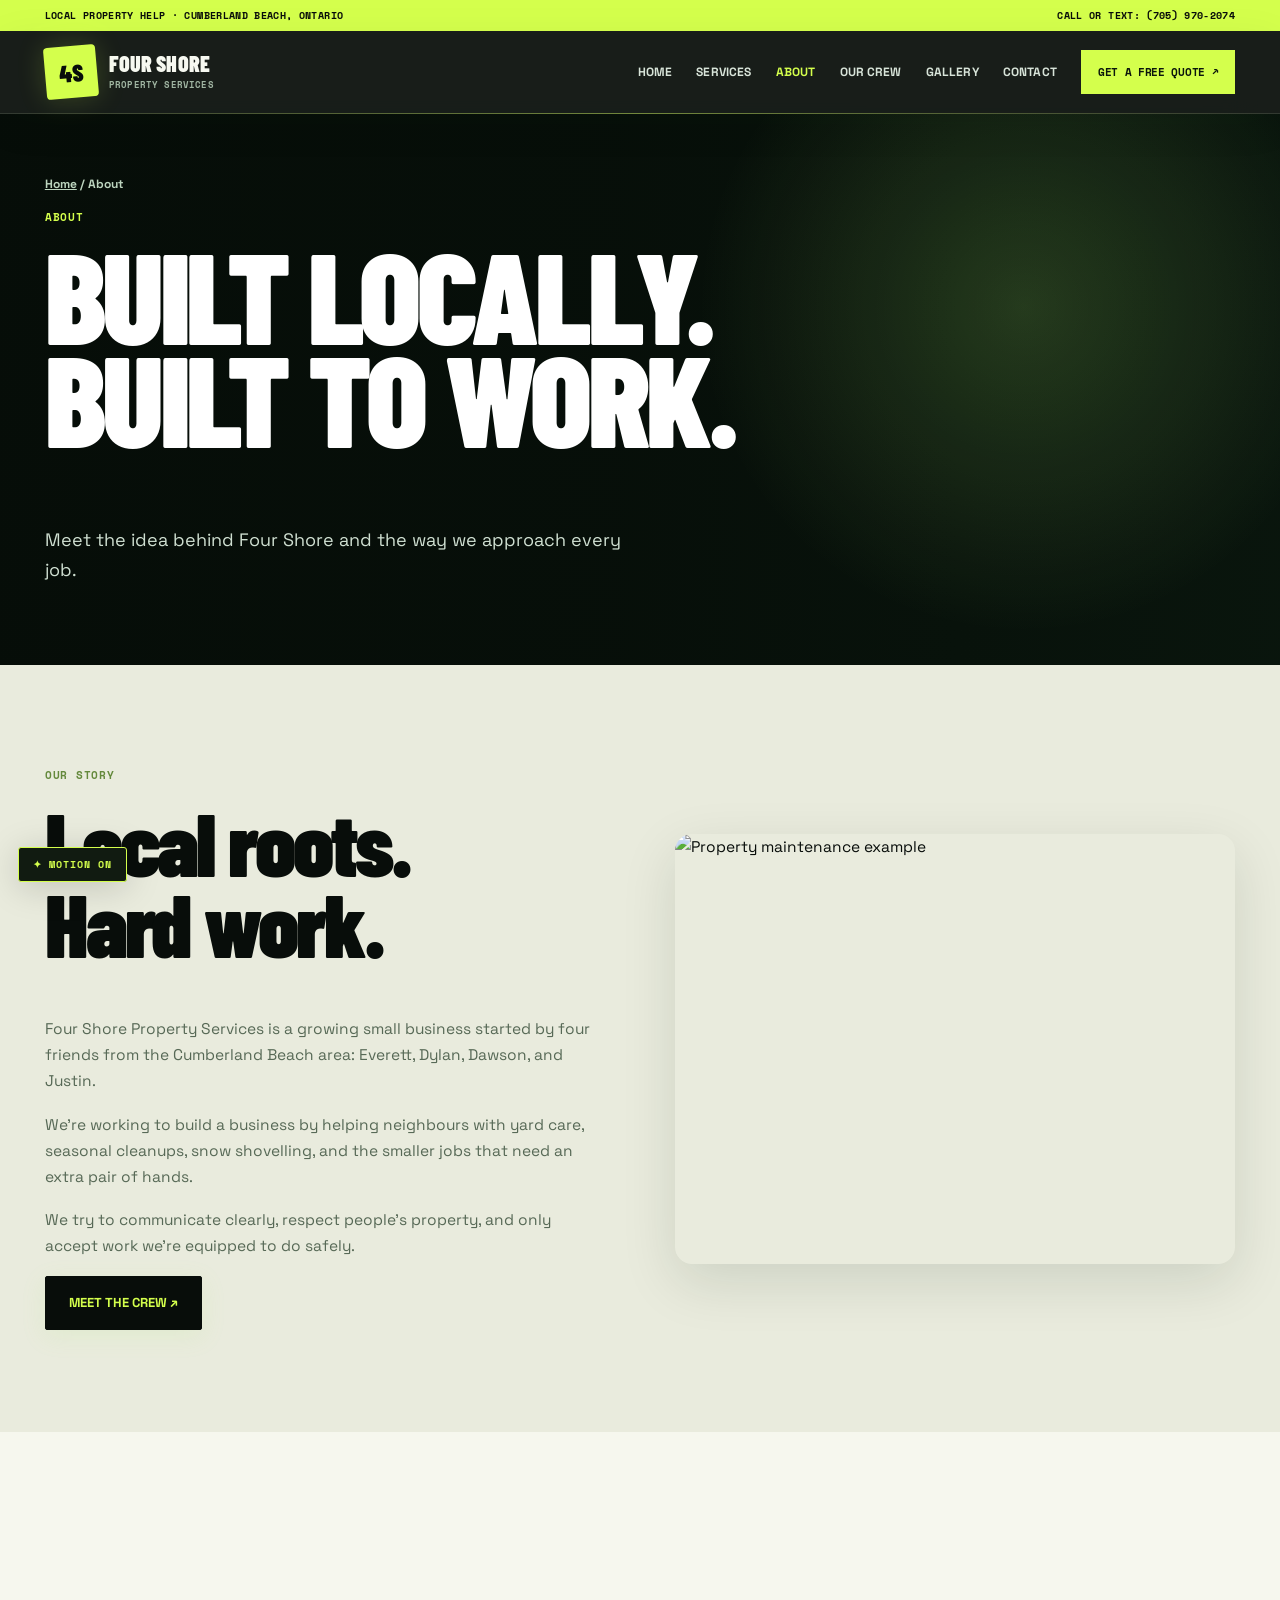
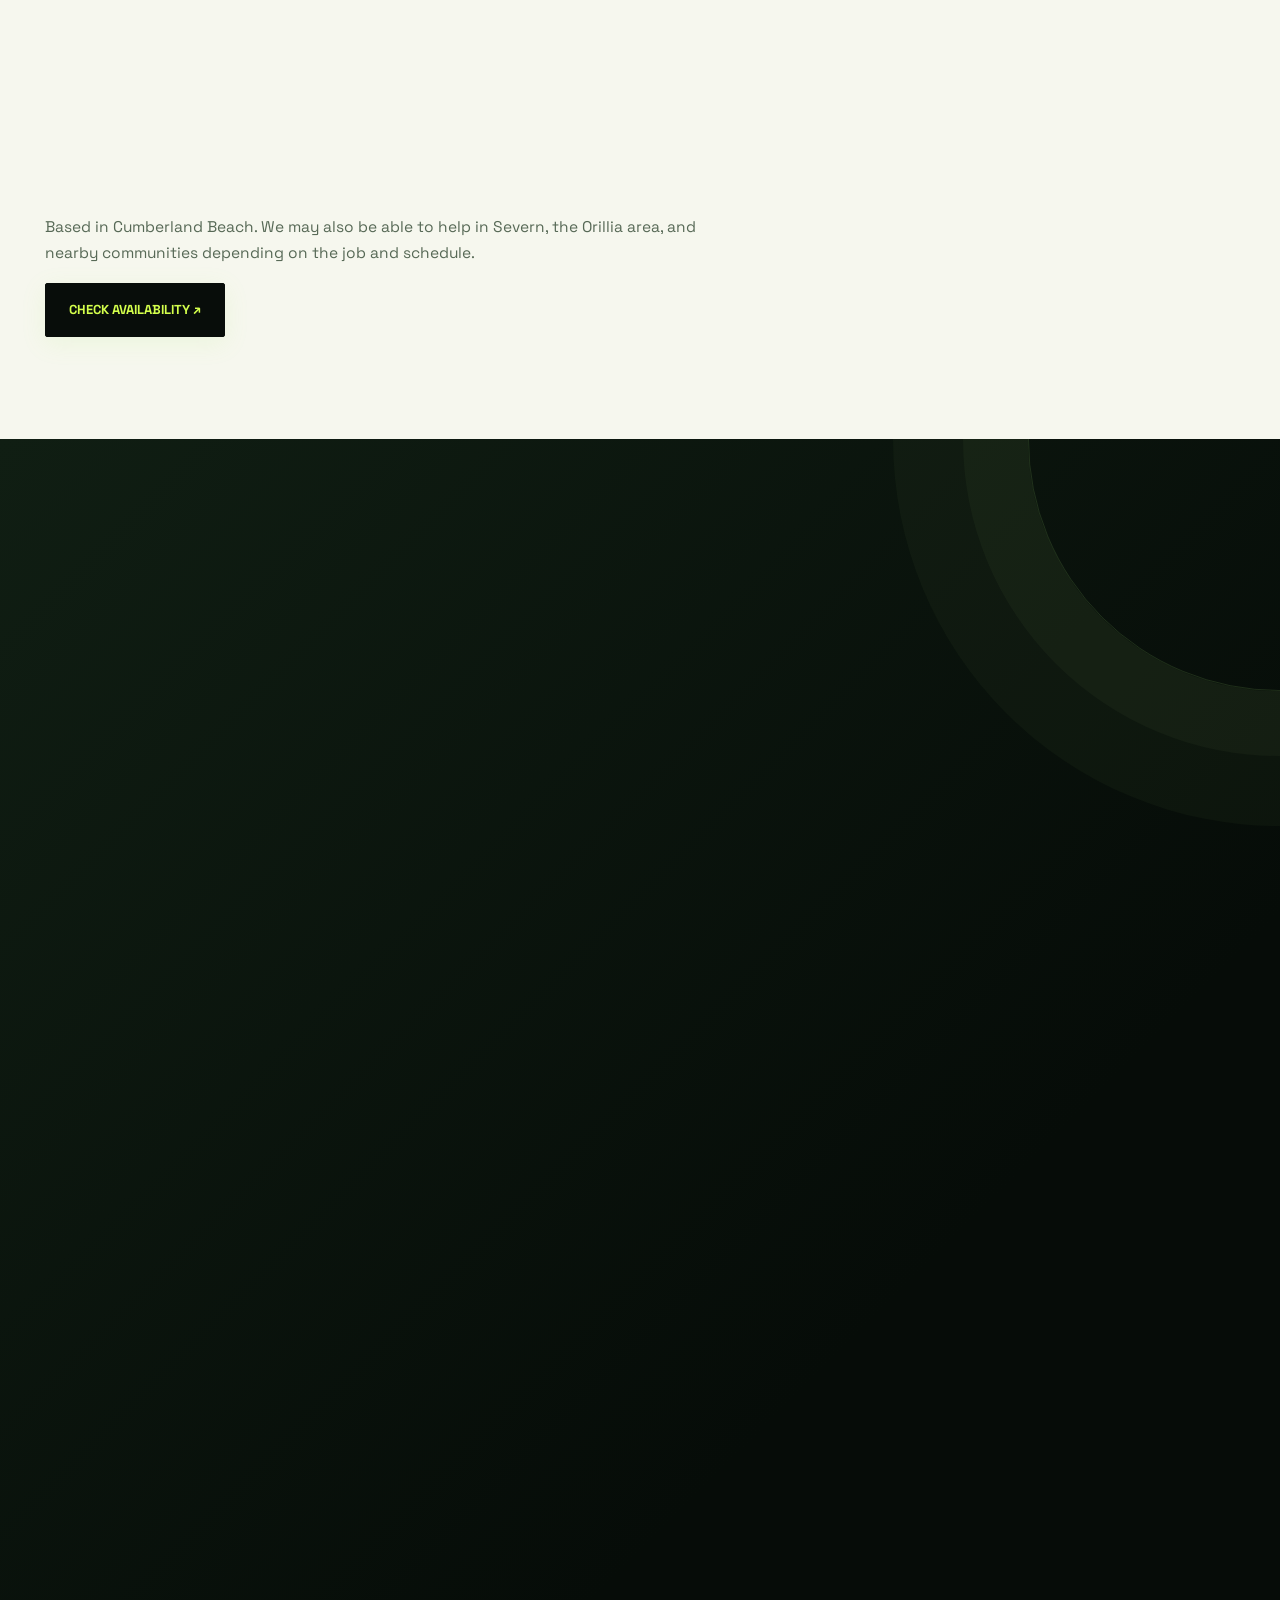
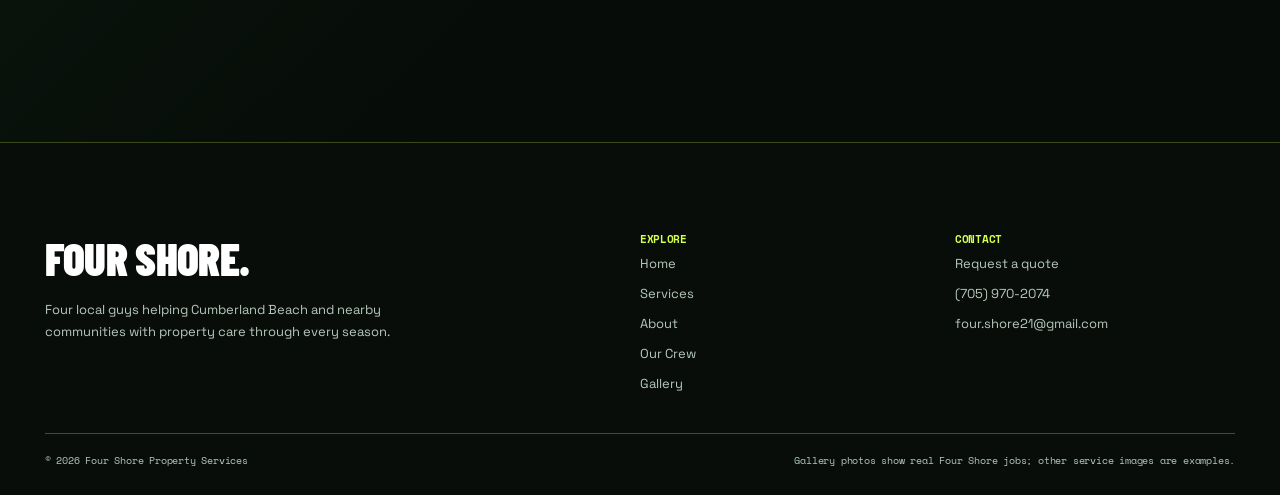
==== commit 424eca48: "Bring about/index.html into full kinetic visual design" ====
--- a/about/index.html
+++ b/about/index.html
@@ -1 +1 @@
-<!doctype html><html lang="en-CA"><head><meta charset="utf-8"><meta name="viewport" content="width=device-width,initial-scale=1"><meta name="theme-color" content="#071e19"><meta name="format-detection" content="telephone=no"><meta name="description" content="Learn about Four Shore Property Services, a growing local business based in Cumberland Beach, Ontario."><title>About Four Shore | Four Shore Property Services</title><link rel="icon" type="image/svg+xml" href="/assets/fourshore-icon.svg"><meta name="color-scheme" content="light"><meta property="og:type" content="website"><meta property="og:site_name" content="Four Shore Property Services"><meta property="og:title" content="Four Shore Property Services"><link rel="preconnect" href="https://fonts.googleapis.com"><link rel="preconnect" href="https://fonts.gstatic.com" crossorigin><link rel="preconnect" href="https://images.pexels.com"><link rel="stylesheet" href="/assets/style.css"><script defer src="/assets/site.js"></script></head><body><a class="skip-link" href="#main-content">Skip to main content</a><div class="notice-top"><div class="wrap"><span>LOCAL PROPERTY HELP · CUMBERLAND BEACH, ONTARIO</span><a href="tel:+17059702074">CALL OR TEXT: (705) 970-2074</a></div></div><header class="header"><div class="wrap header-inner"><a href="/" class="brand" aria-label="Four Shore Property Services home"><span class="mark">4S</span><span class="brand-name">FOUR SHORE<small>PROPERTY SERVICES</small></span></a><button type="button" class="menu" aria-label="Toggle navigation" aria-expanded="false" aria-controls="site-navigation">☰</button><nav class="nav" id="site-navigation"><a href="/" >Home</a><a href="/services/" >Services</a><a href="/about/" aria-current="page">About</a><a href="/crew/" >Our Crew</a><a href="/gallery/" >Gallery</a><a href="/contact/" >Contact</a><a href="#quote" class="btn">GET A FREE QUOTE ↗</a></nav></div></header><main id="main-content"><div class="page-hero"><div class="hero-bg" style="background-image:url('https://images.pexels.com/photos/9029162/pexels-photo-9029162.jpeg?auto=compress&cs=tinysrgb&w=1200')"></div><div class="wrap"><div class="breadcrumbs"><a href="/">Home</a> / About</div><span class="eyebrow" style="color:var(--lime)">About</span><h1>BUILT LOCALLY.<br>BUILT TO WORK.</h1><p>Meet the idea behind Four Shore and the way we approach every job.</p></div></div><section class="section"><div class="wrap two"><div><span class="eyebrow">OUR STORY</span><h2>Local roots.<br>Hard work.</h2><p class="muted">Four Shore Property Services is a growing small business started by four friends from the Cumberland Beach area: Everett, Dylan, Dawson, and Justin.</p><p class="muted">We're working to build a business by helping neighbours with yard care, seasonal cleanups, snow shovelling, and the smaller jobs that need an extra pair of hands.</p><p class="muted">We try to communicate clearly, respect people's property, and only accept work we're equipped to do safely.</p><a href="/crew/" class="btn dark">MEET THE CREW ↗</a></div><div class="photo"><img src="https://images.pexels.com/photos/3999647/pexels-photo-3999647.jpeg?auto=compress&cs=tinysrgb&w=1200" loading="lazy" alt="Property maintenance example"></div></div></section><section class="section white"><div class="wrap"><span class="eyebrow">WHERE WE WORK</span><h2 class="large">Close to home.<br>Here to help.</h2><p class="muted" style="max-width:680px">Based in Cumberland Beach. We may also be able to help in Severn, the Orillia area, and nearby communities depending on the job and schedule.</p><a href="#quote" class="btn dark">CHECK AVAILABILITY ↗</a></div></section><section class="quote" id="quote"><div class="wrap quote-grid"><div class="quote-intro"><span class="eyebrow" style="color:var(--lime)">FREE QUOTES · NO PRESSURE</span><h2>GOT A JOB?<br>LET'S TALK.</h2><p>Tell us what you need done, where you're located, and when you need help. We'll discuss the job and price with you before starting.</p><div class="contact-line"><b>LOCAL SERVICE AREA</b>Cumberland Beach, Severn, Orillia area and nearby communities</div><div class="contact-line"><b>CALL OR TEXT</b><a href="tel:+17059702074">(705) 970-2074</a></div><div class="contact-line"><b>EMAIL</b><a href="mailto:four.shore21@gmail.com">four.shore21@gmail.com</a></div></div><form class="form" data-form><h3>Request a free quote</h3><p>Complete the form. It opens a prepared email on your device for you to review and send.</p><div class="form-row"><label class="field">FULL NAME *<input name="name" required autocomplete="name" maxlength="100" placeholder="Your name"></label><label class="field">PHONE NUMBER *<input name="phone" required type="tel" autocomplete="tel" maxlength="30" placeholder="(705) 555-0123"></label></div><label class="field">EMAIL ADDRESS<input type="email" name="email" autocomplete="email" maxlength="150" placeholder="you@example.com"></label><div class="form-row"><label class="field">SERVICE NEEDED *<select name="service" required><option value="">Choose a service</option><option value="Spring yard cleanups">Spring yard cleanups</option><option value="Leaf raking and bagging">Leaf raking and bagging</option><option value="Garden bed help">Garden bed help</option><option value="Lawn mowing">Lawn mowing</option><option value="Garden maintenance">Garden maintenance</option><option value="Outdoor odd jobs">Outdoor odd jobs</option><option value="Fall yard cleanups">Fall yard cleanups</option><option value="Outdoor organizing">Outdoor organizing</option><option value="Snow shovelling">Snow shovelling</option><option value="Roof snow removal">Roof snow removal</option><option value="Winter property help">Winter property help</option><option value="Something else">Something else</option></select></label><label class="field">GENERAL LOCATION *<input name="location" required maxlength="120" placeholder="e.g. Cumberland Beach"></label></div><label class="field">WHEN DO YOU NEED HELP?<input name="timing" maxlength="100" placeholder="e.g. next week / flexible"></label><label class="field">JOB DETAILS *<textarea name="details" required maxlength="2000" placeholder="Tell us what you need done, size of the job, and other details."></textarea></label><p class="form-msg" style="margin-top:9px"><strong>Equipment policy:</strong> If a job needs large machinery, the customer must provide it or the cost of renting it will be added to the total quote. Any rental cost will be discussed and agreed upon before work begins.</p><button class="btn" type="submit">PREPARE MY QUOTE REQUEST ↗</button><p class="form-msg" role="status" aria-live="polite">The website doesn't store your details. You'll need an email app and must press Send to finish.</p></form></div></section></main><footer class="footer"><div class="wrap"><div class="footer-top"><div><a href="/"><strong>FOUR SHORE.</strong></a><p>Four local guys helping Cumberland Beach and nearby communities with property care through every season.</p></div><div><h4>EXPLORE</h4><div class="footer-links"><a href="/">Home</a><a href="/services/">Services</a><a href="/about/">About</a><a href="/crew/">Our Crew</a><a href="/gallery/">Gallery</a></div></div><div><h4>CONTACT</h4><div class="footer-links"><a href="/contact/">Request a quote</a><a href="tel:+17059702074">(705) 970-2074</a><a href="mailto:four.shore21@gmail.com">four.shore21@gmail.com</a></div></div></div><div class="footer-bottom"><span>© <span data-year></span> Four Shore Property Services</span><span>Gallery photos show real Four Shore jobs; other service images are examples.</span></div></div></footer></body></html>+<!doctype html><html lang="en-CA"><head><meta charset="utf-8"><meta name="viewport" content="width=device-width,initial-scale=1"><meta name="theme-color" content="#071e19"><meta name="format-detection" content="telephone=no"><meta name="description" content="Learn about Four Shore Property Services, a growing local business based in Cumberland Beach, Ontario."><title>About Four Shore | Four Shore Property Services</title><link rel="icon" type="image/svg+xml" href="/assets/fourshore-icon.svg"><meta name="color-scheme" content="light"><meta property="og:type" content="website"><meta property="og:site_name" content="Four Shore Property Services"><meta property="og:title" content="Four Shore Property Services"><link rel="preconnect" href="https://fonts.googleapis.com"><link rel="preconnect" href="https://fonts.gstatic.com" crossorigin><link rel="preconnect" href="https://images.pexels.com"><link rel="stylesheet" href="/assets/style.css"><link rel="stylesheet" href="/assets/kinetic.css"><script defer src="/assets/site.js"></script><script defer src="/assets/kinetic.js"></script></head><body class="kinetic-site"><a class="skip-link" href="#main-content">Skip to main content</a><div class="notice-top"><div class="wrap"><span>LOCAL PROPERTY HELP · CUMBERLAND BEACH, ONTARIO</span><a href="tel:+17059702074">CALL OR TEXT: (705) 970-2074</a></div></div><header class="header"><div class="wrap header-inner"><a href="/" class="brand" aria-label="Four Shore Property Services home"><span class="mark">4S</span><span class="brand-name">FOUR SHORE<small>PROPERTY SERVICES</small></span></a><button type="button" class="menu" aria-label="Toggle navigation" aria-expanded="false" aria-controls="site-navigation">☰</button><nav class="nav" id="site-navigation"><a href="/" >Home</a><a href="/services/" >Services</a><a href="/about/" aria-current="page">About</a><a href="/crew/" >Our Crew</a><a href="/gallery/" >Gallery</a><a href="/contact/" >Contact</a><a href="#quote" class="btn">GET A FREE QUOTE ↗</a></nav></div></header><main id="main-content"><div class="page-hero"><div class="hero-bg" style="background-image:url('https://images.pexels.com/photos/9029162/pexels-photo-9029162.jpeg?auto=compress&cs=tinysrgb&w=1200')"></div><div class="wrap"><div class="breadcrumbs"><a href="/">Home</a> / About</div><span class="eyebrow" style="color:var(--lime)">About</span><h1>BUILT LOCALLY.<br>BUILT TO WORK.</h1><p>Meet the idea behind Four Shore and the way we approach every job.</p></div></div><section class="section"><div class="wrap two"><div><span class="eyebrow">OUR STORY</span><h2>Local roots.<br>Hard work.</h2><p class="muted">Four Shore Property Services is a growing small business started by four friends from the Cumberland Beach area: Everett, Dylan, Dawson, and Justin.</p><p class="muted">We're working to build a business by helping neighbours with yard care, seasonal cleanups, snow shovelling, and the smaller jobs that need an extra pair of hands.</p><p class="muted">We try to communicate clearly, respect people's property, and only accept work we're equipped to do safely.</p><a href="/crew/" class="btn dark">MEET THE CREW ↗</a></div><div class="photo"><img src="https://images.pexels.com/photos/3999647/pexels-photo-3999647.jpeg?auto=compress&cs=tinysrgb&w=1200" loading="lazy" alt="Property maintenance example"></div></div></section><section class="section white"><div class="wrap"><span class="eyebrow">WHERE WE WORK</span><h2 class="large">Close to home.<br>Here to help.</h2><p class="muted" style="max-width:680px">Based in Cumberland Beach. We may also be able to help in Severn, the Orillia area, and nearby communities depending on the job and schedule.</p><a href="#quote" class="btn dark">CHECK AVAILABILITY ↗</a></div></section><section class="quote" id="quote"><div class="wrap quote-grid"><div class="quote-intro"><span class="eyebrow" style="color:var(--lime)">FREE QUOTES · NO PRESSURE</span><h2>GOT A JOB?<br>LET'S TALK.</h2><p>Tell us what you need done, where you're located, and when you need help. We'll discuss the job and price with you before starting.</p><div class="contact-line"><b>LOCAL SERVICE AREA</b>Cumberland Beach, Severn, Orillia area and nearby communities</div><div class="contact-line"><b>CALL OR TEXT</b><a href="tel:+17059702074">(705) 970-2074</a></div><div class="contact-line"><b>EMAIL</b><a href="mailto:four.shore21@gmail.com">four.shore21@gmail.com</a></div></div><form class="form" data-form><h3>Request a free quote</h3><p>Complete the form. It opens a prepared email on your device for you to review and send.</p><div class="form-row"><label class="field">FULL NAME *<input name="name" required autocomplete="name" maxlength="100" placeholder="Your name"></label><label class="field">PHONE NUMBER *<input name="phone" required type="tel" autocomplete="tel" maxlength="30" placeholder="(705) 555-0123"></label></div><label class="field">EMAIL ADDRESS<input type="email" name="email" autocomplete="email" maxlength="150" placeholder="you@example.com"></label><div class="form-row"><label class="field">SERVICE NEEDED *<select name="service" required><option value="">Choose a service</option><option value="Spring yard cleanups">Spring yard cleanups</option><option value="Leaf raking and bagging">Leaf raking and bagging</option><option value="Garden bed help">Garden bed help</option><option value="Lawn mowing">Lawn mowing</option><option value="Garden maintenance">Garden maintenance</option><option value="Outdoor odd jobs">Outdoor odd jobs</option><option value="Fall yard cleanups">Fall yard cleanups</option><option value="Outdoor organizing">Outdoor organizing</option><option value="Snow shovelling">Snow shovelling</option><option value="Roof snow removal">Roof snow removal</option><option value="Winter property help">Winter property help</option><option value="Something else">Something else</option></select></label><label class="field">GENERAL LOCATION *<input name="location" required maxlength="120" placeholder="e.g. Cumberland Beach"></label></div><label class="field">WHEN DO YOU NEED HELP?<input name="timing" maxlength="100" placeholder="e.g. next week / flexible"></label><label class="field">JOB DETAILS *<textarea name="details" required maxlength="2000" placeholder="Tell us what you need done, size of the job, and other details."></textarea></label><p class="form-msg" style="margin-top:9px"><strong>Equipment policy:</strong> If a job needs large machinery, the customer must provide it or the cost of renting it will be added to the total quote. Any rental cost will be discussed and agreed upon before work begins.</p><button class="btn" type="submit">PREPARE MY QUOTE REQUEST ↗</button><p class="form-msg" role="status" aria-live="polite">The website doesn't store your details. You'll need an email app and must press Send to finish.</p></form></div></section></main><footer class="footer"><div class="wrap"><div class="footer-top"><div><a href="/"><strong>FOUR SHORE.</strong></a><p>Four local guys helping Cumberland Beach and nearby communities with property care through every season.</p></div><div><h4>EXPLORE</h4><div class="footer-links"><a href="/">Home</a><a href="/services/">Services</a><a href="/about/">About</a><a href="/crew/">Our Crew</a><a href="/gallery/">Gallery</a></div></div><div><h4>CONTACT</h4><div class="footer-links"><a href="/contact/">Request a quote</a><a href="tel:+17059702074">(705) 970-2074</a><a href="mailto:four.shore21@gmail.com">four.shore21@gmail.com</a></div></div></div><div class="footer-bottom"><span>© <span data-year></span> Four Shore Property Services</span><span>Gallery photos show real Four Shore jobs; other service images are examples.</span></div></div></footer></body></html>
--- a/assets/style.css
+++ b/assets/style.css
@@ -180,3 +180,84 @@
 @media(max-width:810px){.experience-service{grid-template-columns:1fr}.experience-service-tabs{display:flex;overflow:auto;scroll-snap-type:x mandatory;gap:0}.experience-tab{white-space:nowrap;min-width:155px;padding:17px 18px;scroll-snap-align:start;font-size:24px;border-bottom:0;border-right:1px solid #284431}.experience-tab[aria-selected="true"]{box-shadow:inset 0 -4px var(--lime)}.experience-panel{min-height:380px}.experience-panel-visual{min-height:360px}.experience-project-grid{grid-template-rows:repeat(2,200px)}}
 @media(max-width:540px){.experience-hero-index{display:none}.experience-panel{grid-template-columns:1fr}.experience-panel-visual{min-height:230px}.experience-panel-visual img{object-position:center 46%}.experience-panel-body{padding:25px}.experience-panel-body h3{font-size:48px}.experience-project-header{display:block}.experience-project-header .btn{margin-top:13px}.experience-project-grid{grid-template-columns:1fr 1fr;grid-template-rows:330px 145px;gap:9px}.experience-project-main{grid-column:1 / -1;grid-row:1}.experience-project-overlay{padding:20px}.experience-project-overlay strong{font-size:29px}.experience-motion-toggle{bottom:8px;left:8px;font-size:10px;padding:7px 10px}.experience-services-search input{min-width:100%;order:2}.experience-services-search span{order:3}.experience-lightbox img{max-width:95vw}.experience-lightbox-control{width:39px;height:39px;font-size:19px}}
 @media(prefers-reduced-motion:reduce){@view-transition{navigation:none}::view-transition-old(root),::view-transition-new(root){animation:none!important}.experience-panel{animation:none!important}.experience-aurora:before,.experience-aurora:after{animation:none!important}.experience-panel-visual img,.experience-project-grid img,.experience-progress-fill{transition:none!important}}
+
+
+/* FOUR SHORE SIGNATURE EDITION — visual system refinements */
+:root{--lime:#cbfa8e;--cream:#f4f6ef;--ink:#10251a;--muted:#587061}
+body{font-size:15.5px;line-height:1.68;-webkit-font-smoothing:antialiased;text-rendering:optimizeLegibility}
+:focus-visible{outline:3px solid #88c94b;outline-offset:4px}
+.skip-link{position:fixed;left:14px;top:-80px;z-index:9999;background:#cafa91;color:#071d10;padding:10px 18px;border-radius:9px;font-weight:800;transition:top .2s}
+.skip-link:focus{top:12px}
+.header{isolation:isolate}
+.header-inner{min-height:77px}
+.nav>a:not(.btn){font-weight:800;font-size:12px;letter-spacing:.015em}
+.brand-name{letter-spacing:-.045em}
+.brand-name small{letter-spacing:.18em}
+.hero{min-height:clamp(650px,91svh,930px);isolation:isolate;display:flex;align-items:center}
+.hero .wrap{padding-top:105px;padding-bottom:115px}
+.hero .hero-bg{filter:saturate(.82) contrast(1.08)}
+.hero:before{z-index:0;background:linear-gradient(90deg,rgba(3,19,11,.96) 0%,rgba(3,19,11,.91) 36%,rgba(3,19,11,.52) 100%),linear-gradient(0deg,rgba(2,15,8,.55),transparent 42%)}
+.hero .wrap{z-index:3}
+.hero h1{font-size:clamp(58px,8.7vw,125px);line-height:.96;letter-spacing:-.075em;margin-bottom:23px;max-width:1100px}
+.hero h1 em{font-style:normal}
+.hero p{max-width:550px;font-size:clamp(16px,1.55vw,19px);line-height:1.7;color:#e3eadd}
+.hero .eyebrow{font-size:11px;letter-spacing:.22em}
+.hero-rule{display:flex;align-items:center;gap:15px;color:#cde1c5;font-size:10px;font-weight:900;letter-spacing:.15em;margin:0 0 22px}
+.hero-rule>span:first-child{width:39px;height:2px;background:#cbfa8e;box-shadow:0 0 16px #b2f26a}
+.hero-buttons{margin-top:29px}
+.hero-buttons .btn{min-height:54px;padding:14px 23px}
+.hero .proof{margin-top:44px;gap:26px}
+.hero .proof span{font-size:11px;font-weight:800;letter-spacing:.1em;color:#e6f3dc}
+.stripe{position:relative;z-index:4;box-shadow:0 8px 40px rgba(1,29,9,.12)}
+.stripe .wrap{min-height:59px}
+.section{padding-top:clamp(75px,8vw,120px);padding-bottom:clamp(75px,8vw,120px)}
+.section .heading{margin-bottom:42px}
+.section h2{letter-spacing:-.062em}
+.section .large{font-size:clamp(42px,5.6vw,78px);line-height:1.01}
+.section .heading p{max-width:350px;font-size:15px}
+.experience-service{border-radius:20px;box-shadow:0 36px 100px rgba(5,42,20,.13)}
+.experience-tab{font-size:clamp(23px,2.5vw,32px)}
+.experience-tab[aria-selected=true]{background:linear-gradient(90deg,rgba(179,245,132,.18),rgba(179,245,132,.015))}
+.experience-panel-body h3{font-size:clamp(52px,5vw,77px);letter-spacing:-.075em}
+.experience-panel-body .eyebrow{margin-bottom:12px}
+.experience-job-list span{transition:padding-left .2s,color .2s}
+.experience-job-list span:hover{padding-left:6px;color:#386b30}
+.showcase-break{position:relative;background:#c8f594;color:#0a2415;overflow:hidden;isolation:isolate;padding:clamp(64px,8vw,115px) 0}
+.showcase-break:before{content:"4S";position:absolute;right:-2%;top:-43%;font:900 clamp(260px,37vw,580px)/1 Outfit;letter-spacing:-.16em;color:rgba(5,46,18,.055);transform:rotate(-12deg);z-index:-1;pointer-events:none}
+.showcase-break-inner{display:grid;grid-template-columns:1.05fr .95fr;align-items:end;gap:70px}
+.showcase-break .eyebrow{color:#356536}
+.showcase-break h2{font-size:clamp(55px,7.6vw,112px);letter-spacing:-.075em;line-height:.94;margin:0}
+.showcase-break h2 em{font-style:normal;color:#3c7740}
+.showcase-break p{max-width:520px;font-size:clamp(17px,1.8vw,21px);font-weight:600;line-height:1.65;margin-bottom:27px}
+.showcase-text-link{font-size:12px;font-weight:900;letter-spacing:.11em;display:inline-flex;align-items:center;gap:20px;border-bottom:2px solid #1c512a;padding-bottom:12px;transition:gap .3s}
+.showcase-text-link:hover{gap:29px}
+.section.deep{background:radial-gradient(circle at 70% 20%,rgba(134,246,100,.11),transparent 45%),linear-gradient(135deg,#0c2d20,#061911)}
+.section.deep h2{font-size:clamp(45px,5.6vw,75px)}
+.section.deep .photo{border:7px solid rgba(255,255,255,.07);transform:rotate(1deg)}
+.section.deep .photo img{min-height:430px;object-fit:cover}
+.steps{gap:19px}
+.step{border-radius:17px;transition:transform .35s,box-shadow .35s}
+.step:hover{transform:translateY(-6px);box-shadow:0 20px 60px rgba(17,57,28,.09)}
+.step b{font-size:50px;color:#79a64e}
+.experience-project{background:#f0f4ed}
+.experience-project-header h2{font-size:clamp(48px,5.8vw,80px)}
+.experience-project-grid{grid-template-rows:repeat(2,270px);gap:18px}
+.experience-project-grid>a{border-radius:16px}
+.experience-project-overlay strong{font-size:clamp(34px,4vw,60px)}
+.quote{position:relative;isolation:isolate;overflow:hidden}
+.quote:before{content:"";position:absolute;z-index:-1;width:500px;height:500px;right:-250px;top:-250px;border:1px solid rgba(185,255,132,.13);border-radius:50%;box-shadow:0 0 0 65px rgba(185,255,132,.035),0 0 0 135px rgba(185,255,132,.03)}
+.form{border-radius:18px}
+.form input,.form textarea,.form select{transition:border-color .2s,box-shadow .2s}
+.form input:focus,.form textarea:focus,.form select:focus{box-shadow:0 0 0 4px rgba(172,226,112,.13)}
+.page-hero{isolation:isolate;min-height:370px}
+.page-hero h1{letter-spacing:-.065em}
+.page-hero .hero-bg{filter:saturate(.7) contrast(1.1)}
+.footer{padding-top:80px}
+.footer-top strong{letter-spacing:-.045em}
+.footer-links a{transition:color .2s,transform .2s}
+.footer-links a:hover{color:#cbfa8e;transform:translateX(4px)}
+.experience-motion-toggle{font-size:10px;letter-spacing:.1em}
+@media(max-width:900px){.hero{min-height:680px}.hero h1{font-size:clamp(57px,9vw,95px)}.showcase-break-inner{gap:30px}.section.deep .photo img{min-height:320px}}
+@media(max-width:700px){.showcase-break-inner{grid-template-columns:1fr;gap:27px}.showcase-break h2{font-size:clamp(60px,12vw,90px)}.showcase-break:before{top:5%;right:-20%}.hero .proof{gap:12px;flex-wrap:wrap}.hero .proof span{font-size:10px}.hero .wrap{padding-top:90px;padding-bottom:75px}.section{padding-top:75px;padding-bottom:75px}.experience-project-grid{grid-template-rows:330px 145px}.hero-rule{font-size:9px}}
+@media(max-width:480px){.hero{min-height:660px}.hero h1{font-size:clamp(49px,12vw,68px)}.hero p{font-size:16px}.hero-buttons .btn{min-height:49px}.hero .proof{margin-top:27px}.experience-service{border-radius:14px}.experience-panel-body h3{font-size:51px}.showcase-break h2{font-size:59px}.section .large{font-size:clamp(42px,10vw,60px)}.experience-project-overlay strong{font-size:30px}}
+@media(prefers-reduced-motion:reduce){.step,.showcase-text-link,.experience-job-list span{transition:none!important}}
--- a/assets/kinetic.css
+++ b/assets/kinetic.css
@@ -0,0 +1,322 @@
+@import url('https://fonts.googleapis.com/css2?family=Barlow+Condensed:wght@600;700;800;900&family=Space+Grotesk:wght@400;500;600;700&family=Space+Mono:wght@400;700&display=swap');
+
+/* FOUR SHORE — KINETIC STUDIO 2026 / a new visual direction */
+:root{--kin-black:#080d0a;--kin-green:#101e16;--kin-acid:#d4ff4c;--kin-paper:#e9ebdd;--kin-white:#f7f9f1;--kin-line:rgba(228,253,218,.21)}
+.kinetic-site{--lime:var(--kin-acid);--cream:var(--kin-paper);--pine:var(--kin-black);--deep:#070f0a;--ink:#121f18;--muted:#526159;font-family:'Space Grotesk',sans-serif;background:var(--kin-paper);color:var(--kin-black);-webkit-font-smoothing:antialiased;overflow-x:clip}
+.kinetic-site h1,.kinetic-site h2,.kinetic-site h3,.kinetic-site h4{font-family:'Barlow Condensed',Impact,sans-serif;font-weight:900;letter-spacing:-.028em;line-height:.92}
+.kinetic-site .wrap{width:min(1390px,calc(100% - clamp(32px,7vw,112px)))}
+.kinetic-site .notice-top{background:var(--kin-acid);color:var(--kin-black);font:700 10px 'Space Mono',monospace;letter-spacing:.035em;text-transform:uppercase}
+.kinetic-site .notice-top .wrap{padding:8px 0}
+.kinetic-site .notice-top a{text-decoration:none}
+.kinetic-site .notice-top a:hover{text-decoration:underline}
+.kinetic-site .header{background:rgba(8,13,10,.93);border:0;border-bottom:1px solid rgba(234,255,222,.12);backdrop-filter:blur(24px);color:var(--kin-white)}
+.kinetic-site .header:after{background:linear-gradient(90deg,transparent,rgba(212,255,76,.4),transparent)}
+.kinetic-site .header-inner{min-height:82px}
+.kinetic-site .brand{gap:12px}
+.kinetic-site .brand .mark{width:52px;height:52px;border-radius:4px;color:var(--kin-black);background:var(--kin-acid);font:900 24px 'Barlow Condensed';transform:rotate(-5deg);box-shadow:0 0 28px rgba(212,255,76,.18)}
+.kinetic-site .brand:hover .mark{transform:rotate(0) scale(1.06)}
+.kinetic-site .brand-name{font:900 22px 'Barlow Condensed';letter-spacing:.005em;line-height:.95}
+.kinetic-site .brand-name small{display:block;font:700 9px 'Space Mono';letter-spacing:.02em;margin-top:5px;color:#a1b6a3}
+.kinetic-site .nav{gap:clamp(13px,1.9vw,30px)}
+.kinetic-site .nav>a:not(.btn){font:700 12px 'Space Grotesk';text-transform:uppercase;color:#d8e4d9;letter-spacing:.01em}
+.kinetic-site .nav>a:not(.btn):hover,.kinetic-site .nav>a[aria-current=page]{color:var(--kin-acid);box-shadow:none}
+.kinetic-site .nav>a:not(.btn):after{background:var(--kin-acid)}
+.kinetic-site .nav .btn{background:var(--kin-acid);border:1px solid var(--kin-acid);color:#0b160c;border-radius:0;padding:13px 16px;font:700 11px 'Space Mono';letter-spacing:-.03em;box-shadow:none}
+.kinetic-site .nav .btn:hover{background:#edff9d}
+.kinetic-site .menu{color:var(--kin-acid);border:1px solid rgba(212,255,76,.45);background:#14231a;border-radius:4px}
+.kinetic-site .skip-link{background:var(--kin-acid);color:var(--kin-black)}
+.kinetic-site .footer{background:#080d0a;border-top:1px solid rgba(212,255,76,.25);padding:88px 0 27px}
+.kinetic-site .footer strong{font:900 45px 'Barlow Condensed';letter-spacing:-.015em}
+.kinetic-site .footer p,.kinetic-site .footer-links{font-family:'Space Grotesk';font-size:13px}
+.kinetic-site .footer h4{font:700 11px 'Space Mono';color:var(--kin-acid)}
+.kinetic-site .footer-bottom{font:400 10px 'Space Mono';letter-spacing:-.02em}
+.kinetic-site .btn{border-radius:2px}
+.kinetic-site .btn.dark{background:var(--kin-black);color:var(--kin-acid)}
+.kinetic-site .eyebrow{font:700 11px 'Space Mono';letter-spacing:.07em;color:#64893c}
+.kinetic-site .experience-motion-toggle{background:#111b11;border:1px solid var(--kin-acid);color:var(--kin-acid);font:700 10px 'Space Mono';border-radius:3px}
+.kinetic-site .motion-progress{background:var(--kin-acid);height:3px;box-shadow:0 0 15px rgba(212,255,76,.55)}
+/* HERO / asymmetric photo, dramatic headline, custom grid */
+.kin-hero{position:relative;isolation:isolate;min-height:min(850px,calc(100svh - 115px));min-height:max(630px,min(850px,calc(100svh - 115px)));background:var(--kin-black);color:var(--kin-white);overflow:hidden}
+.kin-hero-photo{position:absolute;inset:0 0 0 24%;z-index:-3;clip-path:polygon(26% 0%,100% 0%,100% 100%,0 100%);opacity:.96}
+.kin-hero-photo img{width:100%;height:100%;object-fit:cover;object-position:center;filter:saturate(.58) contrast(1.2) brightness(.85);animation:kinHeroZoom 20s ease-in-out infinite alternate;transform-origin:60% 55%}
+.kin-hero-shade{position:absolute;inset:0;z-index:-2;background:linear-gradient(90deg,#080d0a 0%,rgba(8,13,10,.98) 22%,rgba(8,13,10,.7) 50%,rgba(8,13,10,.07) 94%),linear-gradient(0deg,rgba(8,13,10,.93),transparent 34%),radial-gradient(circle at 70% 20%,rgba(212,255,76,.2),transparent 50%)}
+.kin-hero-grid{position:absolute;inset:0;z-index:-1;pointer-events:none;background-image:linear-gradient(rgba(220,255,219,.067) 1px,transparent 1px),linear-gradient(90deg,rgba(220,255,219,.067) 1px,transparent 1px);background-size:clamp(55px,7vw,112px) clamp(55px,7vw,112px);mask-image:linear-gradient(90deg,transparent 0%,black 60%,transparent 100%)}
+.kin-hero:after{content:'';position:absolute;inset:0;z-index:-1;pointer-events:none;background:radial-gradient(circle 360px at var(--kin-pointer-x,85%) var(--kin-pointer-y,38%),rgba(206,255,69,.16),transparent 70%);mix-blend-mode:screen;opacity:var(--kin-glow-opacity,1)}
+.kin-cross{position:absolute;color:var(--kin-acid);font:700 20px 'Space Mono';opacity:.55;pointer-events:none}
+.kin-cross-a{top:13%;right:8%}.kin-cross-b{bottom:26%;right:20%}
+.kin-hero-inner{position:relative;z-index:2;display:flex;flex-direction:column;min-height:inherit;justify-content:space-between;padding-top:clamp(46px,7vw,110px);padding-bottom:75px}
+.kin-overline{display:flex;align-items:center;gap:15px;color:#d5e1d3;letter-spacing:.14em;font:700 10px 'Space Mono'}
+.kin-overline-right{margin-left:auto}
+.kin-pulse{width:8px;height:8px;background:var(--kin-acid);display:inline-block;box-shadow:0 0 0 5px rgba(212,255,76,.12),0 0 23px rgba(212,255,76,.7);border-radius:100%;animation:kinPulse 3s ease-in-out infinite}
+.kin-hero-headline{padding-top:clamp(35px,7vw,96px);width:100%}
+.kin-hero-headline .kin-line{font:900 clamp(105px,17.5vw,280px)/.68 'Barlow Condensed',Impact,sans-serif;letter-spacing:-.045em;display:block;width:max-content;max-width:100%;text-shadow:0 8px 45px rgba(0,0,0,.34)}
+.kin-line-one{position:relative;z-index:2}
+.kin-line-two{position:relative;z-index:1;margin-left:clamp(22px,3vw,50px);margin-top:clamp(22px,3vw,44px)}
+.kin-line-two i{font-style:normal;color:var(--kin-acid);white-space:nowrap}
+.kin-stop{color:var(--kin-white)}
+.kin-hero-bottom{display:flex;justify-content:space-between;align-items:end;gap:35px;padding-top:clamp(45px,8vw,110px)}
+.kin-hero-copy{max-width:620px;display:grid;grid-template-columns:120px 1fr;column-gap:25px}
+.kin-small-index,.kin-section-id{font:700 10px 'Space Mono';letter-spacing:.04em;text-transform:uppercase}
+.kin-small-index{padding-top:9px;color:var(--kin-acid)}
+.kin-hero-copy p{font-size:clamp(15px,1.5vw,20px);line-height:1.55;font-weight:500;letter-spacing:-.02em;max-width:510px;margin-bottom:26px}
+.kin-hero-actions{grid-column:2;display:flex;align-items:center;flex-wrap:wrap;gap:23px}
+.kin-button{position:relative;display:inline-flex;justify-content:space-between;align-items:center;gap:27px;min-height:58px;font:700 12px 'Space Mono';letter-spacing:-.02em;padding:8px 10px 8px 21px;border:1px solid transparent;border-radius:2px;transition:transform .32s cubic-bezier(.16,1,.3,1),background .2s,color .2s;isolation:isolate;overflow:hidden}
+.kin-button:hover{transform:translateY(-4px)}
+.kin-button-lime{background:var(--kin-acid);color:var(--kin-black)}
+.kin-button-lime:hover{background:#ebff99}
+.kin-button-icon{display:grid;place-items:center;background:#0f1c12;color:var(--kin-acid);width:40px;height:40px;font:400 23px 'Space Grotesk';transition:transform .3s}
+.kin-button:hover .kin-button-icon{transform:rotate(45deg)}
+.kin-text-button{font:700 11px 'Space Mono';padding:10px 0;border-bottom:1px solid rgba(226,255,212,.55);letter-spacing:.02em;transition:color .2s}
+.kin-text-button:hover{color:var(--kin-acid)}
+.kin-text-button span{margin-left:12px}
+.kin-hero-stamp{width:146px;aspect-ratio:1;border:2px solid rgba(212,255,76,.85);border-radius:50%;display:flex;align-items:center;justify-content:center;flex-direction:column;transform:rotate(13deg);box-shadow:0 0 0 10px rgba(212,255,76,.055),0 0 25px rgba(212,255,76,.1);flex-shrink:0}
+.kin-hero-stamp>span{font:900 90px/.85 'Barlow Condensed';letter-spacing:-.08em;color:var(--kin-acid)}
+.kin-hero-stamp small{text-align:center;font:700 9px 'Space Mono';line-height:1.4;letter-spacing:.05em}
+.kin-scroll-cue{position:absolute;right:4.2vw;bottom:25px;z-index:3;font:700 9px 'Space Mono';letter-spacing:.12em;color:#ddecd4;writing-mode:vertical-rl;display:flex;gap:15px;align-items:center}
+.kin-scroll-cue span{color:var(--kin-acid);font-size:20px;animation:kinBob 2.1s infinite}
+/* MARQUEE */
+.kin-marquee{background:var(--kin-acid);color:#0b190a;overflow:hidden;position:relative;border-block:3px solid var(--kin-black)}
+.kin-marquee-track{display:flex;align-items:center;width:max-content;animation:kinTicker 33s linear infinite}
+.kin-marquee-track>span{white-space:nowrap;flex:none;padding:13px 0;font:900 clamp(25px,3.4vw,49px)/1 'Barlow Condensed';letter-spacing:.008em}
+.kin-marquee-track b{font-weight:900;color:#397233;margin:0 clamp(16px,3vw,48px)}
+/* INTRO */
+.kin-intro{background:var(--kin-paper);color:#111a12;position:relative;overflow:hidden;padding:clamp(100px,10vw,170px) 0 clamp(145px,14vw,240px)}
+.kin-intro-layout{display:grid;grid-template-columns:28% 1fr;gap:30px}
+.kin-intro .kin-section-id{padding-top:18px}
+.kin-section-marker{font-size:18px;color:#5b8c42;margin-right:9px}
+.kin-intro h2{font:900 clamp(92px,12.5vw,194px)/.81 'Barlow Condensed';letter-spacing:-.03em;margin:0}
+.kin-intro h2 em{font-style:normal;color:#608a43}
+.kin-intro-bottom{display:flex;align-items:end;justify-content:space-between;gap:35px;margin-top:45px}
+.kin-intro-bottom p{max-width:520px;font-size:clamp(17px,1.7vw,22px);letter-spacing:-.025em;font-weight:500;line-height:1.6;margin:0}
+.kin-round-link{width:82px;height:82px;flex-shrink:0;background:#101a11;color:var(--kin-acid);border-radius:50%;display:grid;place-items:center;font-size:45px;transition:transform .3s,background .3s}
+.kin-round-link:hover{transform:rotate(45deg) scale(1.08);background:#315526}
+.kin-giant-word{position:absolute;left:-2%;bottom:-.09em;font:900 clamp(140px,27vw,490px)/.8 'Barlow Condensed';letter-spacing:-.05em;white-space:nowrap;color:transparent;-webkit-text-stroke:1px #b3c0ad;pointer-events:none;opacity:.55}
+/* SERVICES — hovering rows expose imagery */
+.kin-services{background:var(--kin-black);color:var(--kin-white);padding:clamp(85px,10vw,160px) 0 clamp(90px,10vw,140px);position:relative;overflow:hidden}
+.kin-services:before{content:'4S';font:900 550px/.8 'Barlow Condensed';position:absolute;right:-5vw;top:50px;opacity:.025;color:var(--kin-acid);pointer-events:none}
+.kin-section-top{display:flex;align-items:center;justify-content:space-between;gap:20px;border-top:1px solid var(--kin-line);padding-top:21px;color:#adc2ae}
+.kin-section-top>span{font:700 10px 'Space Mono';letter-spacing:.05em}
+.kin-services-header{display:flex;align-items:end;justify-content:space-between;gap:35px;padding:45px 0 65px}
+.kin-services-header h2,.kin-process h2{font:900 clamp(100px,12vw,188px)/.8 'Barlow Condensed';letter-spacing:-.035em;margin:0}
+.kin-services-header h2 em,.kin-process h2 em{color:var(--kin-acid);font-style:normal}
+.kin-services-header p{max-width:330px;font-size:17px;line-height:1.55;color:#b2c2b3;margin:0}
+.kin-service-stack{border-top:1px solid rgba(240,255,236,.33)}
+.kin-service-row{position:relative;isolation:isolate;display:grid;grid-template-columns:72px minmax(0,1fr) 65px;gap:12px;align-items:center;min-height:162px;padding:15px 20px 15px 10px;border-bottom:1px solid rgba(240,255,236,.33);transition:background .32s,color .32s,padding .32s;overflow:hidden}
+.kin-service-row:hover,.kin-service-row:focus-visible{background:var(--kin-acid);color:#0b1b0c;padding-left:31px}
+.kin-service-num{font:700 13px 'Space Mono';color:var(--kin-acid);align-self:start;padding-top:20px}
+.kin-service-row:hover .kin-service-num,.kin-service-row:focus-visible .kin-service-num{color:#284c19}
+.kin-service-name{position:relative;z-index:2;font:900 clamp(72px,8.5vw,126px)/.8 'Barlow Condensed';letter-spacing:-.022em}
+.kin-service-sub{display:block;font:500 clamp(12px,1.2vw,16px) 'Space Grotesk';letter-spacing:0;color:#95aa98;margin-top:17px}
+.kin-service-row:hover .kin-service-sub,.kin-service-row:focus-visible .kin-service-sub{color:#33532b}
+.kin-service-symbol{position:relative;z-index:2;font:400 55px 'Space Grotesk';justify-self:end;transition:transform .4s}
+.kin-service-row:hover .kin-service-symbol{transform:rotate(45deg)}
+.kin-service-image{position:absolute;right:10%;top:50%;width:clamp(150px,20vw,310px);height:clamp(135px,13vw,202px);overflow:hidden;z-index:1;pointer-events:none;opacity:0;transform:translate(40px,-36%) rotate(-11deg) scale(.9);transition:opacity .4s,transform .55s cubic-bezier(.16,1,.3,1);box-shadow:0 20px 50px rgba(0,0,0,.27)}
+.kin-service-image img{width:100%;height:100%;object-fit:cover;filter:saturate(.75)}
+.kin-service-row:hover .kin-service-image,.kin-service-row:focus-visible .kin-service-image{opacity:1;transform:translate(0,-50%) rotate(7deg) scale(1)}
+.kin-services-footer{display:flex;justify-content:space-between;gap:20px;align-items:center;padding-top:30px;font:700 11px 'Space Mono';color:#8fa293}
+.kin-services-footer a{color:var(--kin-acid);border-bottom:1px solid var(--kin-acid);padding-bottom:7px;transition:letter-spacing .2s}
+.kin-services-footer a:hover{letter-spacing:.035em}
+/* PROJECT STORY — giant editorial photo collage */
+.kin-project{background:var(--kin-acid);color:#0b1a0d;padding:clamp(80px,10vw,145px) 0 clamp(65px,8vw,110px)}
+.kin-project-heading{display:flex;justify-content:space-between;align-items:end;gap:24px;margin-bottom:50px}
+.kin-project h2{font:900 clamp(88px,11vw,168px)/.79 'Barlow Condensed';letter-spacing:-.032em;margin:30px 0 0}
+.kin-project h2 em{font-style:normal;color:#497732}
+.kin-project .kin-button-outline{border:2px solid #0d230d;background:transparent;color:#081508;white-space:nowrap;font-size:11px}
+.kin-project .kin-button-outline:hover{background:#071608;color:var(--kin-acid)}
+.kin-project-gallery{display:grid;grid-template-columns:1.8fr 1fr;gap:12px;margin-left:max(calc((100vw - 1390px)/2),clamp(16px,3.5vw,56px));margin-right:max(calc((100vw - 1390px)/2),clamp(16px,3.5vw,56px))}
+.kin-project-big,.kin-project-small-stack>a{display:block;position:relative;overflow:hidden;background:#23382b}
+.kin-project-big{min-height:560px}
+.kin-project-big img,.kin-project-small-stack img{display:block;width:100%;height:100%;object-fit:cover;transition:transform .9s cubic-bezier(.16,1,.3,1),filter .5s}
+.kin-project-gallery a:hover img{transform:scale(1.08);filter:saturate(1.15)}
+.kin-project-image-label{position:absolute;left:21px;bottom:20px;display:flex;align-items:center;justify-content:space-between;gap:80px;background:var(--kin-acid);color:#0a1a0b;padding:10px 15px;font:700 13px 'Space Mono'}
+.kin-project-image-label b{font:400 20px 'Space Grotesk'}
+.kin-project-small-stack{display:grid;grid-template-rows:1fr 1fr;gap:12px}
+.kin-project-small-stack a{min-height:273px}
+.kin-project-small-stack a span{position:absolute;left:15px;bottom:16px;background:#080d0a;color:var(--kin-acid);padding:9px 12px;font:700 10px 'Space Mono'}
+.kin-project-caption{display:flex;justify-content:space-between;gap:15px;padding-top:20px;font:700 10px 'Space Mono'}
+/* CREW — giant rotating orbital brand mark */
+.kin-crew{background:#101c14;color:var(--kin-white);padding:clamp(110px,13vw,200px) 0;overflow:hidden;position:relative}
+.kin-crew-layout{display:grid;grid-template-columns:1fr .9fr;gap:45px;align-items:center}
+.kin-crew h2{font:900 clamp(100px,12vw,181px)/.76 'Barlow Condensed';letter-spacing:-.03em;margin:35px 0 30px}
+.kin-crew h2 em{font-style:normal;color:var(--kin-acid)}
+.kin-crew p{max-width:450px;font-size:19px;color:#bdcdbe;line-height:1.6;margin:0 0 30px}
+.kin-crew-graphic{height:520px;position:relative;display:grid;place-items:center}
+.kin-crew-orbit{position:absolute;width:min(88%,485px);aspect-ratio:1;border:1px solid rgba(212,255,76,.46);border-radius:50%;animation:kinRotate 30s linear infinite}
+.kin-crew-orbit-one:before,.kin-crew-orbit-one:after{content:'';position:absolute;background:var(--kin-acid);border-radius:50%;width:13px;height:13px;top:50%;left:-7px;box-shadow:0 0 23px rgba(212,255,76,.7)}
+.kin-crew-orbit-one:after{left:auto;right:-7px;top:36%;width:7px;height:7px}
+.kin-crew-orbit-two{width:70%;border:1px dashed rgba(212,255,76,.22);animation-direction:reverse;animation-duration:26s}
+.kin-crew-core{font:900 clamp(165px,21vw,320px)/1 'Barlow Condensed';letter-spacing:-.12em;color:var(--kin-acid);text-shadow:0 0 100px rgba(208,255,77,.2);transform:rotate(-7deg);padding-right:35px}
+.kin-crew-core span{color:var(--kin-white)}
+.kin-crew-graphic-label{position:absolute;bottom:-5px;font:700 10px 'Space Mono';color:#9eaf9f;letter-spacing:.16em}
+/* PROCESS */
+.kin-process{background:var(--kin-paper);color:#0e1b0f;padding:clamp(95px,11vw,170px) 0}
+.kin-process .kin-section-top{border-color:rgba(8,25,10,.3);color:#51664f;margin-bottom:55px}
+.kin-process h2 em{color:#729046}
+.kin-process-grid{display:grid;grid-template-columns:repeat(3,1fr);margin-top:80px;gap:15px}
+.kin-process-grid>div{border-top:2px solid #142216;padding-top:25px;transition:transform .3s}
+.kin-process-grid>div:hover{transform:translateY(-8px)}
+.kin-process-grid>div>span{font:700 12px 'Space Mono';color:#60883d}
+.kin-process-grid h3{font:900 clamp(48px,5vw,84px)/1 'Barlow Condensed';margin:29px 0 14px}
+.kin-process-grid p{font-size:16px;max-width:320px;line-height:1.65;color:#526351}
+.kin-prequote{background:#e9ebdd;white-space:nowrap;overflow:hidden;border-top:1px solid #bdc4b5;border-bottom:1px solid #bdc4b5;color:#1a291b;display:flex}
+.kin-prequote span{flex:0 0 auto;font:900 clamp(95px,13vw,190px)/.96 'Barlow Condensed';letter-spacing:-.02em;padding:15px 20px;animation:kinTicker 43s linear infinite}
+.kin-prequote span:nth-child(2){color:#83967b}
+/* QUOTE & inner pages stay fully functional, new visual language */
+.kinetic-site .quote{background:linear-gradient(135deg,#101e13,#060c08 68%);color:#f6faee;padding:clamp(95px,12vw,180px) 0}
+.kinetic-site .quote h2{font:900 clamp(82px,9vw,145px)/.82 'Barlow Condensed';letter-spacing:-.03em;margin:25px 0 30px}
+.kinetic-site .quote-intro p{font-size:17px;color:#c4d1c0}
+.kinetic-site .quote .eyebrow{color:var(--kin-acid)}
+.kinetic-site .contact-line{border-color:rgba(221,255,210,.2);font-size:14px}
+.kinetic-site .contact-line b{font:700 10px 'Space Mono';color:var(--kin-acid);padding-bottom:7px}
+.kinetic-site .form{border:1px solid rgba(212,255,76,.28);border-radius:5px;box-shadow:18px 18px 0 rgba(212,255,76,.12);padding:clamp(24px,4vw,44px)}
+.kinetic-site .form h3{font:900 46px 'Barlow Condensed';letter-spacing:0}
+.kinetic-site .form .btn{background:var(--kin-acid);color:#071308;border-radius:2px;font:700 12px 'Space Mono';padding:17px 24px}
+.kinetic-site .form .field{font:700 10px 'Space Mono';letter-spacing:.03em}
+.kinetic-site .form .field input,.kinetic-site .form .field select,.kinetic-site .form .field textarea{background:#f1f4e9;border-radius:2px;border:1px solid #becdb7;font:500 14px 'Space Grotesk';padding:13px 14px}
+.kinetic-site .experience-quote-progress{border-radius:2px}
+.kinetic-site .experience-progress-fill{background:var(--kin-acid)}
+.kinetic-site .page-hero{background:#0a170e;min-height:440px;display:flex;align-items:center}
+.kinetic-site .page-hero:before{background:linear-gradient(90deg,rgba(6,13,8,.98),rgba(6,13,8,.82) 48%,rgba(6,13,8,.2))}
+.kinetic-site .page-hero h1{font:900 clamp(80px,10vw,170px)/.8 'Barlow Condensed';letter-spacing:-.035em}
+.kinetic-site .page-hero .eyebrow{color:var(--kin-acid)}
+.kinetic-site .page-hero .wrap{padding:60px 0}
+.kinetic-site .page-hero p{font-size:18px}
+.kinetic-site .section{background:var(--kin-paper);padding:clamp(75px,8vw,130px) 0}
+.kinetic-site .section.white{background:#f6f7ee}
+.kinetic-site .section.deep{background:#0e1a10}
+.kinetic-site .section h2{font:900 clamp(65px,7vw,105px)/.9 'Barlow Condensed';letter-spacing:-.035em}
+.kinetic-site .section .large{font:900 clamp(67px,8vw,116px)/.9 'Barlow Condensed';letter-spacing:-.035em}
+.kinetic-site .section .card{border-radius:2px}
+.kinetic-site .section .card h3{font:900 47px 'Barlow Condensed'}
+.kinetic-site .section .heading>p,.kinetic-site .section .muted{color:#576956}
+.kinetic-site .section .job{border-radius:2px}
+.kinetic-site .section .job h3{font:800 26px 'Barlow Condensed'}
+.kinetic-site .season{border-color:rgba(11,40,16,.2)}
+.kinetic-site .season h2{font:900 75px 'Barlow Condensed';letter-spacing:-.025em}
+.kinetic-site .pill-nav a{border-radius:2px}
+.kinetic-site .person{border-radius:2px}
+.kinetic-site .person h3{font:900 45px 'Barlow Condensed'}
+.kinetic-site .gallery figure{border-radius:2px}
+.kinetic-site .faq details{border-radius:2px}
+.kinetic-site .experience-services-search{border-radius:3px}
+/* motion */
+.kin-fade{opacity:0;transform:translate3d(0,65px,0);filter:blur(7px);transition:opacity .9s cubic-bezier(.16,1,.3,1),transform 1s cubic-bezier(.16,1,.3,1),filter 1s}
+.kin-fade.kin-visible{opacity:1;transform:translateZ(0);filter:blur(0)}
+.kin-hero-headline .kin-line{animation:kinHeroTitle 1.1s cubic-bezier(.16,1,.3,1) both}
+.kin-hero-headline .kin-line-two{animation-delay:.12s}
+.kin-cursor{position:fixed;pointer-events:none;z-index:500;left:0;top:0;width:94px;height:94px;border-radius:50%;display:grid;place-items:center;background:var(--kin-acid);color:#0c1d0b;font:900 14px 'Space Mono';opacity:0;transform:translate3d(-150px,-150px,0);transition:opacity .15s;mix-blend-mode:normal;box-shadow:0 15px 50px rgba(0,0,0,.2)}
+.kin-cursor.active{opacity:1}
+.kin-cursor span{display:block;transform:rotate(-20deg)}
+@keyframes kinTicker{to{transform:translateX(-50%)}}
+@keyframes kinRotate{to{transform:rotate(360deg)}}
+@keyframes kinPulse{50%{box-shadow:0 0 0 10px rgba(212,255,76,.04),0 0 36px rgba(212,255,76,.95)}}
+@keyframes kinBob{50%{transform:translateY(10px)}}
+@keyframes kinHeroZoom{to{transform:scale(1.12) translate(-1%,1%)}}
+@keyframes kinHeroTitle{from{opacity:0;transform:translateY(90px) rotate(3deg);filter:blur(16px)}to{opacity:1;transform:none;filter:blur(0)}}
+/* responsive */
+@media(max-width:1050px){
+ .kinetic-site .nav{gap:12px}.kinetic-site .nav>a:not(.btn){font-size:11px}.kinetic-site .nav .btn{padding:12px 10px;font-size:10px}
+ .kin-hero-headline .kin-line{font-size:clamp(92px,18vw,190px)}
+ .kin-hero-copy{grid-template-columns:96px 1fr}
+ .kin-intro-layout{grid-template-columns:23% 1fr}
+ .kin-crew-graphic{height:420px}
+ .kin-crew-orbit{width:min(96%,400px)}
+}
+@media(max-width:830px){
+ .kinetic-site .menu{display:inline-block}
+ .kinetic-site .nav{background:#0b180e;border:1px solid rgba(212,255,76,.22);box-shadow:0 18px 50px rgba(0,0,0,.35)}
+ .kinetic-site .nav>a:not(.btn){font:700 15px 'Space Grotesk';color:#e2eddb}
+ .kinetic-site .nav .btn{font-size:11px;text-align:center}
+ .kin-hero{min-height:700px}
+ .kin-overline-right{display:none}
+ .kin-hero-photo{inset:0;clip-path:none}
+ .kin-hero-shade{background:linear-gradient(90deg,rgba(7,14,8,.98),rgba(7,14,8,.66) 100%),linear-gradient(0deg,rgba(7,14,8,.75),transparent 66%)}
+ .kin-hero-headline .kin-line{font-size:clamp(86px,20vw,165px)}
+ .kin-hero-inner{padding-top:50px;padding-bottom:55px}
+ .kin-hero-bottom{padding-top:55px}
+ .kin-service-name{font-size:clamp(65px,11vw,110px)}
+ .kin-service-row{min-height:145px}
+ .kin-project-gallery{grid-template-columns:1.3fr 1fr}
+ .kin-project-big{min-height:490px}
+ .kin-crew-layout{grid-template-columns:1fr}
+ .kin-crew-graphic{height:370px}
+ .kin-crew-orbit{width:min(80%,355px)}
+ .kin-crew-core{font-size:220px}
+ .kinetic-site .quote-grid{gap:40px}
+}
+@media(max-width:650px){
+ .kinetic-site .wrap{width:calc(100% - 38px)}
+ .kinetic-site .header-inner{min-height:69px}
+ .kinetic-site .brand-name{font-size:19px}
+ .kinetic-site .brand .mark{width:43px;height:43px}
+ .kinetic-site .notice-top{font-size:9px}
+ .kinetic-site .notice-top .wrap{justify-content:center}
+ .kinetic-site .notice-top a{display:none}
+ .kin-hero{min-height:695px}
+ .kin-hero-inner{padding-top:40px}
+ .kin-overline{font-size:9px;letter-spacing:.03em}
+ .kin-hero-headline{padding-top:65px}
+ .kin-hero-headline .kin-line{font-size:clamp(89px,21vw,139px);line-height:.75}
+ .kin-line-two{margin-top:20px;margin-left:0}
+ .kin-hero-copy{display:block}
+ .kin-small-index{display:block;margin-bottom:10px;font-size:9px}
+ .kin-hero-copy p{font-size:16px;max-width:480px}
+ .kin-hero-actions{gap:10px}
+ .kin-button{min-height:54px;padding:8px 9px 8px 13px;font-size:10px;gap:11px}
+ .kin-button-icon{width:37px;height:37px}
+ .kin-text-button{font-size:10px}
+ .kin-hero-stamp{display:none}
+ .kin-scroll-cue{display:none}
+ .kin-intro{padding:100px 0 135px}
+ .kin-intro-layout{display:block}
+ .kin-intro .kin-section-id{padding:0 0 40px}
+ .kin-intro h2{font-size:clamp(86px,18.5vw,130px)}
+ .kin-intro-bottom{align-items:start;gap:16px}
+ .kin-intro-bottom p{font-size:17px}
+ .kin-round-link{width:62px;height:62px;font-size:33px}
+ .kin-giant-word{font-size:32vw}
+ .kin-services{padding:93px 0 100px}
+ .kin-section-top>span{font-size:9px}
+ .kin-services-header{display:block;padding:38px 0}
+ .kin-services-header h2{font-size:clamp(98px,19vw,142px)}
+ .kin-services-header p{max-width:450px;margin:22px 0 0;font-size:16px}
+ .kin-service-row{grid-template-columns:35px minmax(0,1fr) 38px;gap:8px;padding:15px 5px;min-height:116px}
+ .kin-service-name{font-size:clamp(64px,13.5vw,91px)}
+ .kin-service-num{font-size:10px}
+ .kin-service-sub{font-size:10.5px;margin-top:10px;line-height:1.45}
+ .kin-service-symbol{font-size:35px}
+ .kin-service-image{width:150px;height:125px;right:12%;opacity:.22;transform:translate(0,-50%) rotate(7deg)}
+ .kin-service-row:hover .kin-service-image{opacity:.52}
+ .kin-project{padding:105px 0 75px}
+ .kin-project-heading{display:block;margin-bottom:28px}
+ .kin-project h2{font-size:clamp(86px,15vw,125px)}
+ .kin-project .kin-button-outline{margin-top:23px}
+ .kin-project-gallery{margin-inline:19px;grid-template-columns:1fr;gap:10px}
+ .kin-project-big{min-height:390px}
+ .kin-project-small-stack{grid-template-columns:1fr 1fr;grid-template-rows:170px;gap:10px}
+ .kin-project-small-stack a{min-height:170px}
+ .kin-project-caption{display:block;line-height:1.7}
+ .kin-project-caption span{display:block}
+ .kin-crew{padding:110px 0 90px}
+ .kin-crew h2{font-size:clamp(108px,19vw,160px)}
+ .kin-crew p{font-size:17px}
+ .kin-crew-graphic{height:350px;margin-top:20px}
+ .kin-process{padding:100px 0}
+ .kin-process h2{font-size:clamp(89px,16vw,150px)}
+ .kin-process-grid{grid-template-columns:1fr;margin-top:60px;gap:28px}
+ .kin-process-grid>div{padding-top:15px}
+ .kin-process-grid h3{font-size:62px;margin:12px 0}
+ .kin-process-grid p{font-size:15px}
+ .kin-prequote span{font-size:125px}
+ .kinetic-site .quote h2{font-size:clamp(74px,14vw,112px)}
+ .kinetic-site .form{box-shadow:8px 8px 0 rgba(212,255,76,.13)}
+ .kinetic-site .page-hero h1{font-size:clamp(70px,15vw,115px)}
+ .kinetic-site .section h2,.kinetic-site .section .large{font-size:clamp(58px,11vw,82px)}
+ .kinetic-site .season h2{font-size:62px}
+ .kinetic-site .footer{padding-top:60px}
+}
+@media(max-width:360px){.kin-hero-headline .kin-line{font-size:clamp(76px,20vw,95px)}.kin-service-name{font-size:63px}.kin-services-footer{font-size:9px}.kin-overline{letter-spacing:0}}
+@media(hover:none){.kin-cursor{display:none!important}.kin-service-image{pointer-events:none}}
+@media(prefers-reduced-motion:reduce){.kin-hero-photo img,.kin-hero-headline .kin-line,.kin-marquee-track,.kin-pulse,.kin-scroll-cue span,.kin-crew-orbit,.kin-prequote span{animation:none!important}.kin-fade{opacity:1!important;transform:none!important;filter:none!important;transition:none!important}.kin-service-row,.kin-service-image,.kin-round-link,.kin-button,.kin-service-symbol{transition:none!important}}
+html.motion-paused .kin-fade{opacity:1;transform:none;filter:none}
+html.motion-paused .kin-hero-photo img,html.motion-paused .kin-hero-headline .kin-line,html.motion-paused .kin-marquee-track,html.motion-paused .kin-pulse,html.motion-paused .kin-scroll-cue span,html.motion-paused .kin-crew-orbit,html.motion-paused .kin-prequote span{animation:none!important}
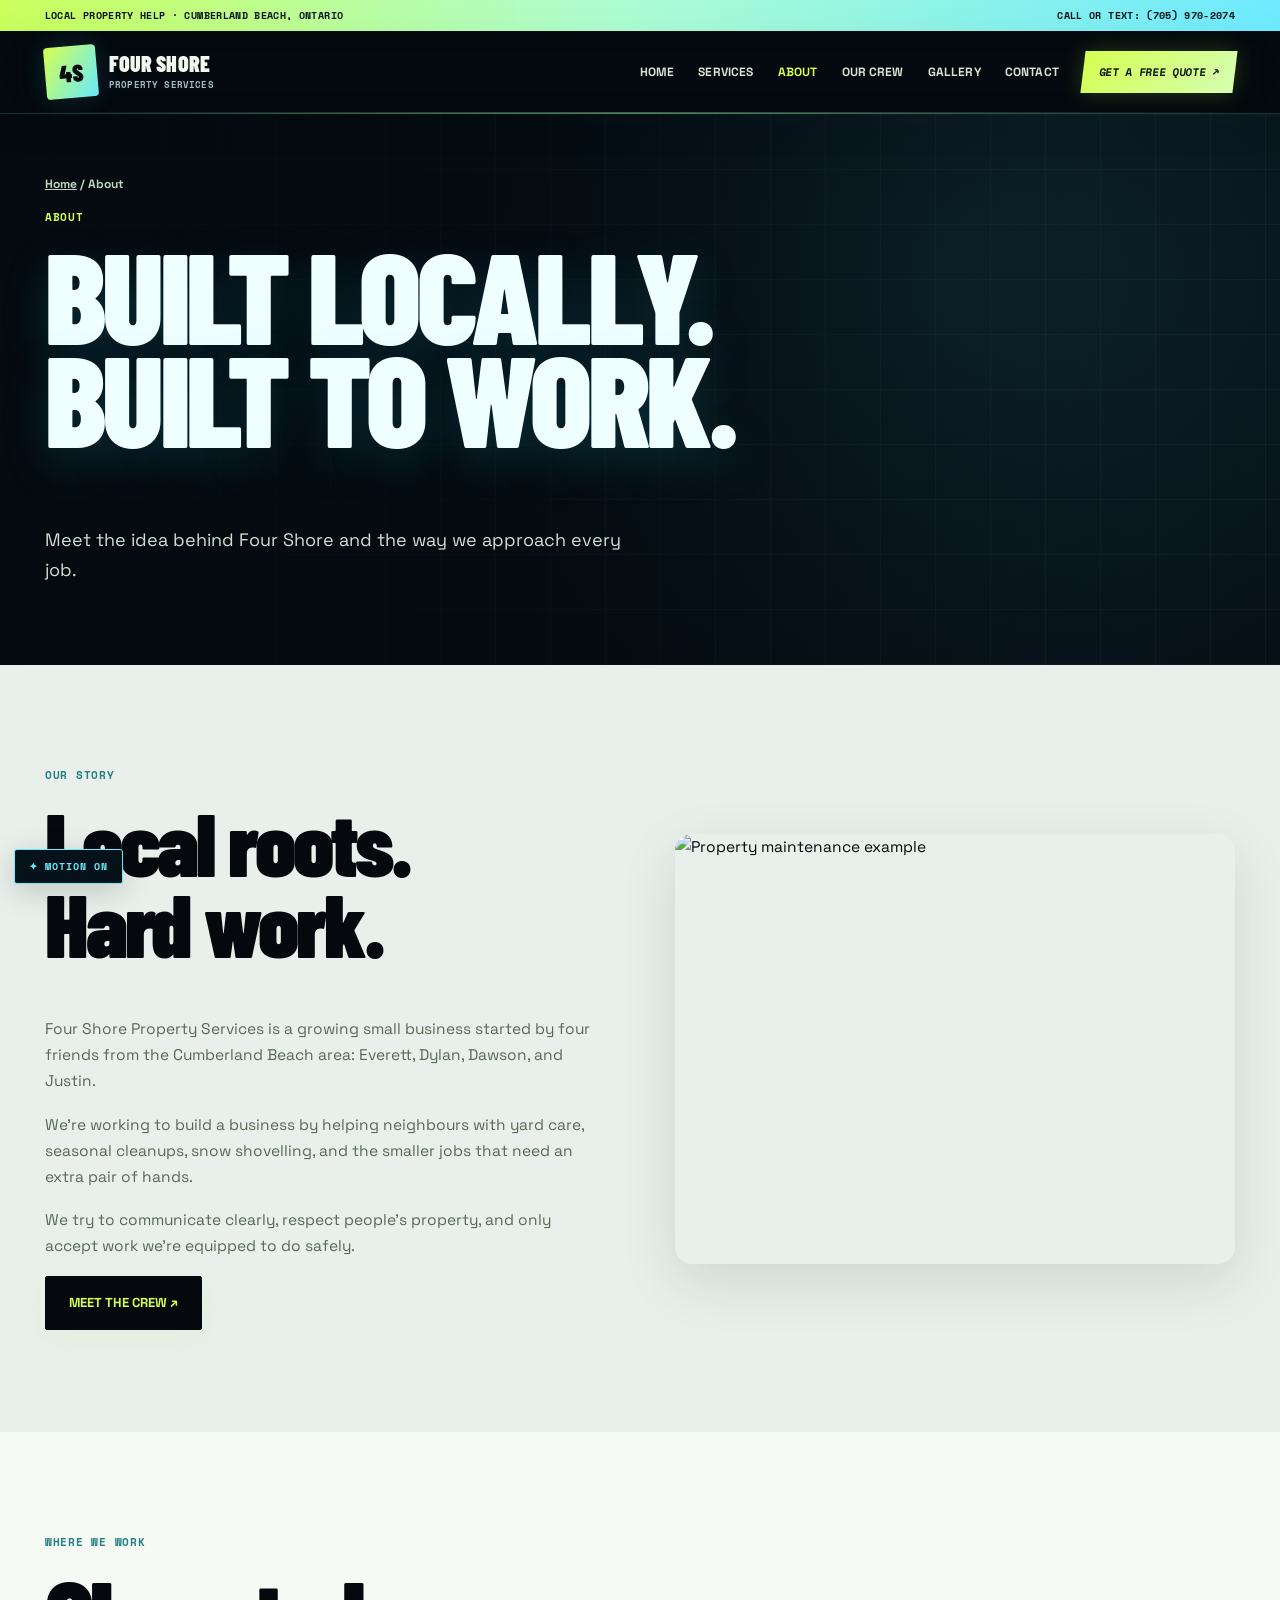
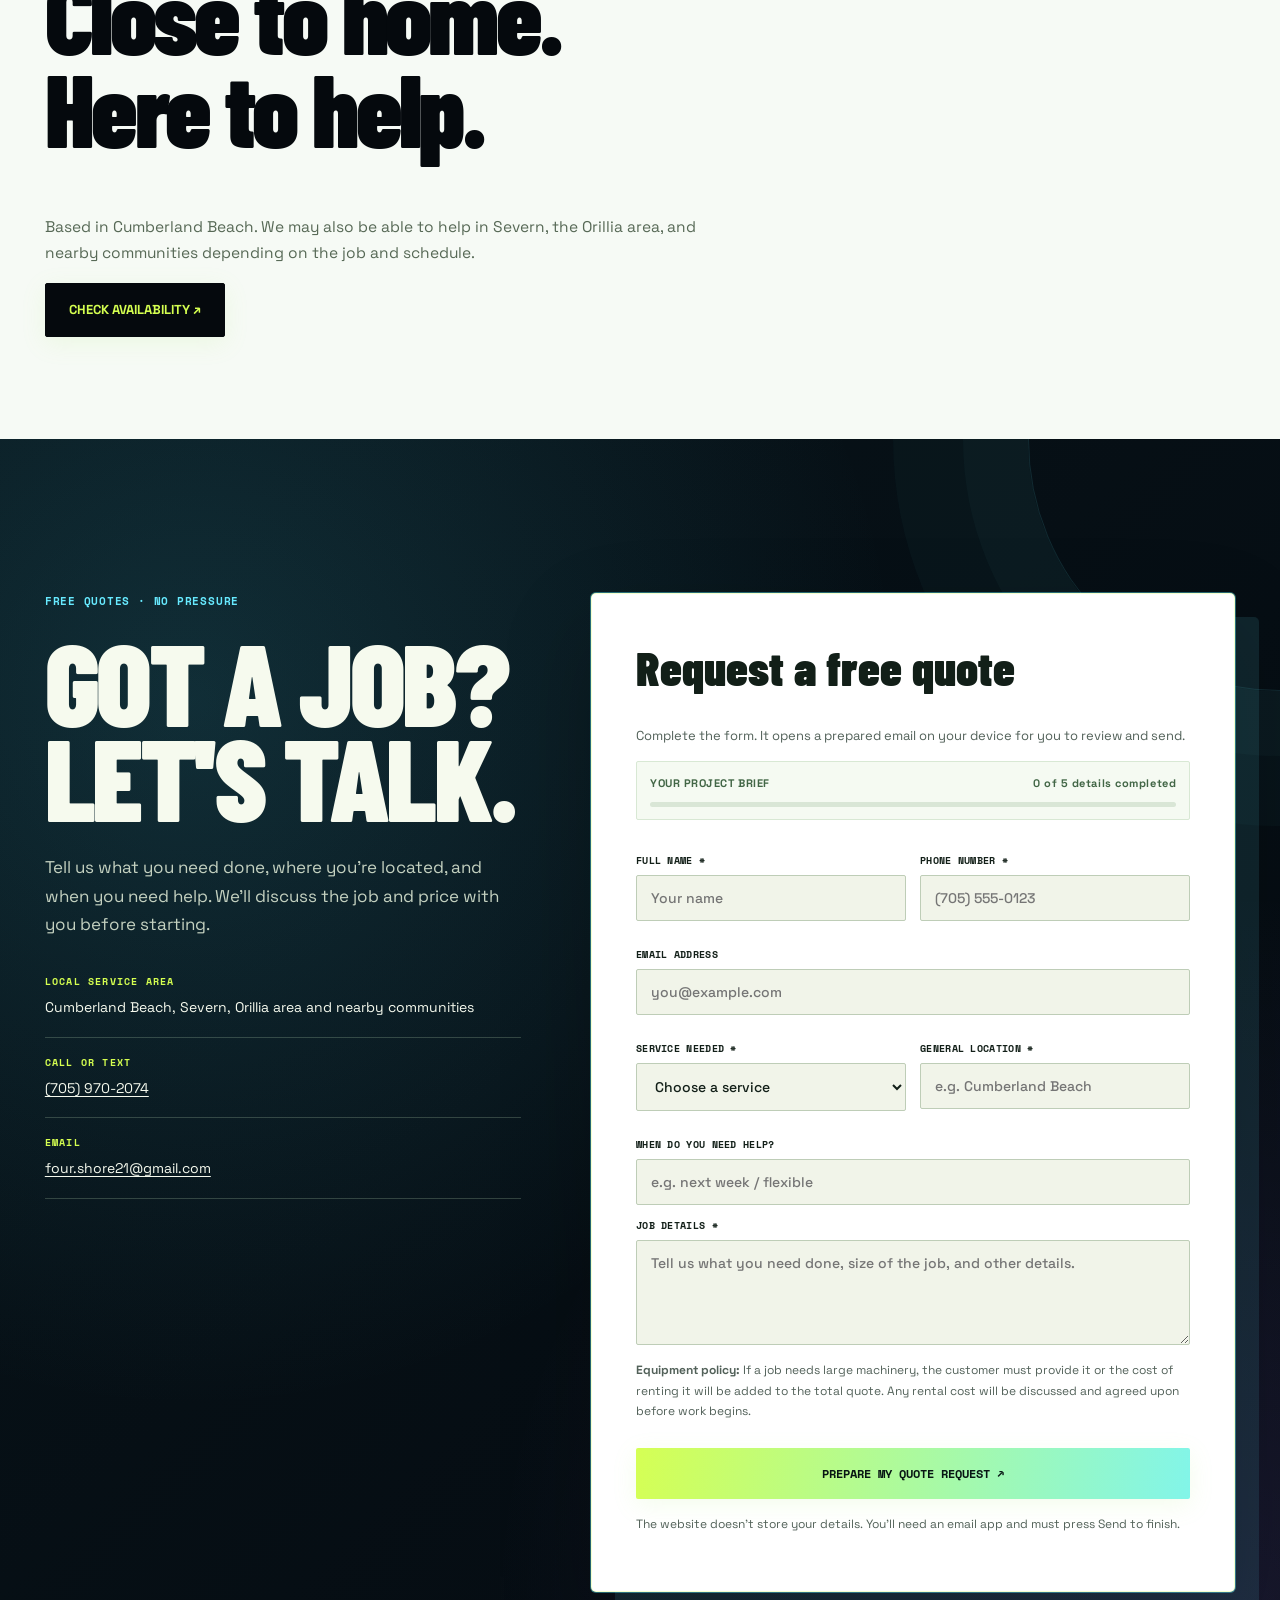
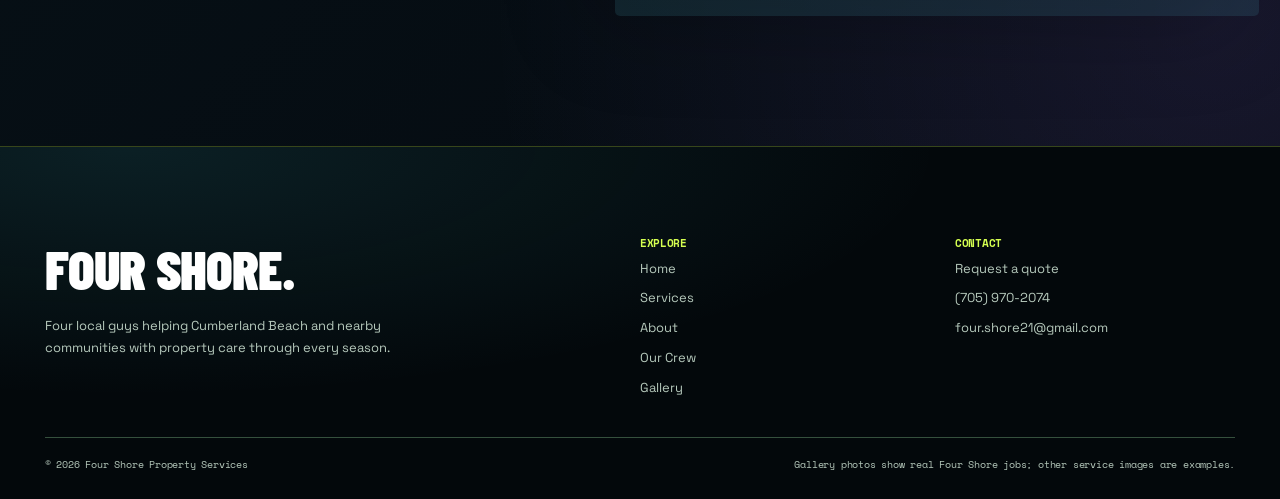
==== commit 44b15ff8: "Apply holographic site-wide art direction to about/index.html" ====
--- a/about/index.html
+++ b/about/index.html
@@ -1 +1 @@
-<!doctype html><html lang="en-CA"><head><meta charset="utf-8"><meta name="viewport" content="width=device-width,initial-scale=1"><meta name="theme-color" content="#071e19"><meta name="format-detection" content="telephone=no"><meta name="description" content="Learn about Four Shore Property Services, a growing local business based in Cumberland Beach, Ontario."><title>About Four Shore | Four Shore Property Services</title><link rel="icon" type="image/svg+xml" href="/assets/fourshore-icon.svg"><meta name="color-scheme" content="light"><meta property="og:type" content="website"><meta property="og:site_name" content="Four Shore Property Services"><meta property="og:title" content="Four Shore Property Services"><link rel="preconnect" href="https://fonts.googleapis.com"><link rel="preconnect" href="https://fonts.gstatic.com" crossorigin><link rel="preconnect" href="https://images.pexels.com"><link rel="stylesheet" href="/assets/style.css"><link rel="stylesheet" href="/assets/kinetic.css"><script defer src="/assets/site.js"></script><script defer src="/assets/kinetic.js"></script></head><body class="kinetic-site"><a class="skip-link" href="#main-content">Skip to main content</a><div class="notice-top"><div class="wrap"><span>LOCAL PROPERTY HELP · CUMBERLAND BEACH, ONTARIO</span><a href="tel:+17059702074">CALL OR TEXT: (705) 970-2074</a></div></div><header class="header"><div class="wrap header-inner"><a href="/" class="brand" aria-label="Four Shore Property Services home"><span class="mark">4S</span><span class="brand-name">FOUR SHORE<small>PROPERTY SERVICES</small></span></a><button type="button" class="menu" aria-label="Toggle navigation" aria-expanded="false" aria-controls="site-navigation">☰</button><nav class="nav" id="site-navigation"><a href="/" >Home</a><a href="/services/" >Services</a><a href="/about/" aria-current="page">About</a><a href="/crew/" >Our Crew</a><a href="/gallery/" >Gallery</a><a href="/contact/" >Contact</a><a href="#quote" class="btn">GET A FREE QUOTE ↗</a></nav></div></header><main id="main-content"><div class="page-hero"><div class="hero-bg" style="background-image:url('https://images.pexels.com/photos/9029162/pexels-photo-9029162.jpeg?auto=compress&cs=tinysrgb&w=1200')"></div><div class="wrap"><div class="breadcrumbs"><a href="/">Home</a> / About</div><span class="eyebrow" style="color:var(--lime)">About</span><h1>BUILT LOCALLY.<br>BUILT TO WORK.</h1><p>Meet the idea behind Four Shore and the way we approach every job.</p></div></div><section class="section"><div class="wrap two"><div><span class="eyebrow">OUR STORY</span><h2>Local roots.<br>Hard work.</h2><p class="muted">Four Shore Property Services is a growing small business started by four friends from the Cumberland Beach area: Everett, Dylan, Dawson, and Justin.</p><p class="muted">We're working to build a business by helping neighbours with yard care, seasonal cleanups, snow shovelling, and the smaller jobs that need an extra pair of hands.</p><p class="muted">We try to communicate clearly, respect people's property, and only accept work we're equipped to do safely.</p><a href="/crew/" class="btn dark">MEET THE CREW ↗</a></div><div class="photo"><img src="https://images.pexels.com/photos/3999647/pexels-photo-3999647.jpeg?auto=compress&cs=tinysrgb&w=1200" loading="lazy" alt="Property maintenance example"></div></div></section><section class="section white"><div class="wrap"><span class="eyebrow">WHERE WE WORK</span><h2 class="large">Close to home.<br>Here to help.</h2><p class="muted" style="max-width:680px">Based in Cumberland Beach. We may also be able to help in Severn, the Orillia area, and nearby communities depending on the job and schedule.</p><a href="#quote" class="btn dark">CHECK AVAILABILITY ↗</a></div></section><section class="quote" id="quote"><div class="wrap quote-grid"><div class="quote-intro"><span class="eyebrow" style="color:var(--lime)">FREE QUOTES · NO PRESSURE</span><h2>GOT A JOB?<br>LET'S TALK.</h2><p>Tell us what you need done, where you're located, and when you need help. We'll discuss the job and price with you before starting.</p><div class="contact-line"><b>LOCAL SERVICE AREA</b>Cumberland Beach, Severn, Orillia area and nearby communities</div><div class="contact-line"><b>CALL OR TEXT</b><a href="tel:+17059702074">(705) 970-2074</a></div><div class="contact-line"><b>EMAIL</b><a href="mailto:four.shore21@gmail.com">four.shore21@gmail.com</a></div></div><form class="form" data-form><h3>Request a free quote</h3><p>Complete the form. It opens a prepared email on your device for you to review and send.</p><div class="form-row"><label class="field">FULL NAME *<input name="name" required autocomplete="name" maxlength="100" placeholder="Your name"></label><label class="field">PHONE NUMBER *<input name="phone" required type="tel" autocomplete="tel" maxlength="30" placeholder="(705) 555-0123"></label></div><label class="field">EMAIL ADDRESS<input type="email" name="email" autocomplete="email" maxlength="150" placeholder="you@example.com"></label><div class="form-row"><label class="field">SERVICE NEEDED *<select name="service" required><option value="">Choose a service</option><option value="Spring yard cleanups">Spring yard cleanups</option><option value="Leaf raking and bagging">Leaf raking and bagging</option><option value="Garden bed help">Garden bed help</option><option value="Lawn mowing">Lawn mowing</option><option value="Garden maintenance">Garden maintenance</option><option value="Outdoor odd jobs">Outdoor odd jobs</option><option value="Fall yard cleanups">Fall yard cleanups</option><option value="Outdoor organizing">Outdoor organizing</option><option value="Snow shovelling">Snow shovelling</option><option value="Roof snow removal">Roof snow removal</option><option value="Winter property help">Winter property help</option><option value="Something else">Something else</option></select></label><label class="field">GENERAL LOCATION *<input name="location" required maxlength="120" placeholder="e.g. Cumberland Beach"></label></div><label class="field">WHEN DO YOU NEED HELP?<input name="timing" maxlength="100" placeholder="e.g. next week / flexible"></label><label class="field">JOB DETAILS *<textarea name="details" required maxlength="2000" placeholder="Tell us what you need done, size of the job, and other details."></textarea></label><p class="form-msg" style="margin-top:9px"><strong>Equipment policy:</strong> If a job needs large machinery, the customer must provide it or the cost of renting it will be added to the total quote. Any rental cost will be discussed and agreed upon before work begins.</p><button class="btn" type="submit">PREPARE MY QUOTE REQUEST ↗</button><p class="form-msg" role="status" aria-live="polite">The website doesn't store your details. You'll need an email app and must press Send to finish.</p></form></div></section></main><footer class="footer"><div class="wrap"><div class="footer-top"><div><a href="/"><strong>FOUR SHORE.</strong></a><p>Four local guys helping Cumberland Beach and nearby communities with property care through every season.</p></div><div><h4>EXPLORE</h4><div class="footer-links"><a href="/">Home</a><a href="/services/">Services</a><a href="/about/">About</a><a href="/crew/">Our Crew</a><a href="/gallery/">Gallery</a></div></div><div><h4>CONTACT</h4><div class="footer-links"><a href="/contact/">Request a quote</a><a href="tel:+17059702074">(705) 970-2074</a><a href="mailto:four.shore21@gmail.com">four.shore21@gmail.com</a></div></div></div><div class="footer-bottom"><span>© <span data-year></span> Four Shore Property Services</span><span>Gallery photos show real Four Shore jobs; other service images are examples.</span></div></div></footer></body></html>+<!doctype html><html lang="en-CA"><head><meta charset="utf-8"><meta name="viewport" content="width=device-width,initial-scale=1"><meta name="theme-color" content="#071111"><meta name="format-detection" content="telephone=no"><meta name="description" content="Learn about Four Shore Property Services, a growing local business based in Cumberland Beach, Ontario."><title>About Four Shore | Four Shore Property Services</title><link rel="icon" type="image/svg+xml" href="/assets/fourshore-icon.svg"><meta name="color-scheme" content="light"><meta property="og:type" content="website"><meta property="og:site_name" content="Four Shore Property Services"><meta property="og:title" content="Four Shore Property Services"><link rel="preconnect" href="https://fonts.googleapis.com"><link rel="preconnect" href="https://fonts.gstatic.com" crossorigin><link rel="preconnect" href="https://images.pexels.com"><link rel="stylesheet" href="/assets/style.css"><link rel="stylesheet" href="/assets/kinetic.css"><link rel="stylesheet" href="/assets/ultra.css"><script defer src="/assets/site.js"></script><script defer src="/assets/kinetic.js"></script><script defer src="/assets/ultra.js"></script></head><body class="kinetic-site ultra-site"><a class="skip-link" href="#main-content">Skip to main content</a><div class="notice-top"><div class="wrap"><span>LOCAL PROPERTY HELP · CUMBERLAND BEACH, ONTARIO</span><a href="tel:+17059702074">CALL OR TEXT: (705) 970-2074</a></div></div><header class="header"><div class="wrap header-inner"><a href="/" class="brand" aria-label="Four Shore Property Services home"><span class="mark">4S</span><span class="brand-name">FOUR SHORE<small>PROPERTY SERVICES</small></span></a><button type="button" class="menu" aria-label="Toggle navigation" aria-expanded="false" aria-controls="site-navigation">☰</button><nav class="nav" id="site-navigation"><a href="/" >Home</a><a href="/services/" >Services</a><a href="/about/" aria-current="page">About</a><a href="/crew/" >Our Crew</a><a href="/gallery/" >Gallery</a><a href="/contact/" >Contact</a><a href="#quote" class="btn">GET A FREE QUOTE ↗</a></nav></div></header><main id="main-content"><div class="page-hero"><div class="hero-bg" style="background-image:url('https://images.pexels.com/photos/9029162/pexels-photo-9029162.jpeg?auto=compress&cs=tinysrgb&w=1200')"></div><div class="wrap"><div class="breadcrumbs"><a href="/">Home</a> / About</div><span class="eyebrow" style="color:var(--lime)">About</span><h1>BUILT LOCALLY.<br>BUILT TO WORK.</h1><p>Meet the idea behind Four Shore and the way we approach every job.</p></div></div><section class="section"><div class="wrap two"><div><span class="eyebrow">OUR STORY</span><h2>Local roots.<br>Hard work.</h2><p class="muted">Four Shore Property Services is a growing small business started by four friends from the Cumberland Beach area: Everett, Dylan, Dawson, and Justin.</p><p class="muted">We're working to build a business by helping neighbours with yard care, seasonal cleanups, snow shovelling, and the smaller jobs that need an extra pair of hands.</p><p class="muted">We try to communicate clearly, respect people's property, and only accept work we're equipped to do safely.</p><a href="/crew/" class="btn dark">MEET THE CREW ↗</a></div><div class="photo"><img src="https://images.pexels.com/photos/3999647/pexels-photo-3999647.jpeg?auto=compress&cs=tinysrgb&w=1200" loading="lazy" alt="Property maintenance example"></div></div></section><section class="section white"><div class="wrap"><span class="eyebrow">WHERE WE WORK</span><h2 class="large">Close to home.<br>Here to help.</h2><p class="muted" style="max-width:680px">Based in Cumberland Beach. We may also be able to help in Severn, the Orillia area, and nearby communities depending on the job and schedule.</p><a href="#quote" class="btn dark">CHECK AVAILABILITY ↗</a></div></section><section class="quote" id="quote"><div class="wrap quote-grid"><div class="quote-intro"><span class="eyebrow" style="color:var(--lime)">FREE QUOTES · NO PRESSURE</span><h2>GOT A JOB?<br>LET'S TALK.</h2><p>Tell us what you need done, where you're located, and when you need help. We'll discuss the job and price with you before starting.</p><div class="contact-line"><b>LOCAL SERVICE AREA</b>Cumberland Beach, Severn, Orillia area and nearby communities</div><div class="contact-line"><b>CALL OR TEXT</b><a href="tel:+17059702074">(705) 970-2074</a></div><div class="contact-line"><b>EMAIL</b><a href="mailto:four.shore21@gmail.com">four.shore21@gmail.com</a></div></div><form class="form" data-form><h3>Request a free quote</h3><p>Complete the form. It opens a prepared email on your device for you to review and send.</p><div class="form-row"><label class="field">FULL NAME *<input name="name" required autocomplete="name" maxlength="100" placeholder="Your name"></label><label class="field">PHONE NUMBER *<input name="phone" required type="tel" autocomplete="tel" maxlength="30" placeholder="(705) 555-0123"></label></div><label class="field">EMAIL ADDRESS<input type="email" name="email" autocomplete="email" maxlength="150" placeholder="you@example.com"></label><div class="form-row"><label class="field">SERVICE NEEDED *<select name="service" required><option value="">Choose a service</option><option value="Spring yard cleanups">Spring yard cleanups</option><option value="Leaf raking and bagging">Leaf raking and bagging</option><option value="Garden bed help">Garden bed help</option><option value="Lawn mowing">Lawn mowing</option><option value="Garden maintenance">Garden maintenance</option><option value="Outdoor odd jobs">Outdoor odd jobs</option><option value="Fall yard cleanups">Fall yard cleanups</option><option value="Outdoor organizing">Outdoor organizing</option><option value="Snow shovelling">Snow shovelling</option><option value="Roof snow removal">Roof snow removal</option><option value="Winter property help">Winter property help</option><option value="Something else">Something else</option></select></label><label class="field">GENERAL LOCATION *<input name="location" required maxlength="120" placeholder="e.g. Cumberland Beach"></label></div><label class="field">WHEN DO YOU NEED HELP?<input name="timing" maxlength="100" placeholder="e.g. next week / flexible"></label><label class="field">JOB DETAILS *<textarea name="details" required maxlength="2000" placeholder="Tell us what you need done, size of the job, and other details."></textarea></label><p class="form-msg" style="margin-top:9px"><strong>Equipment policy:</strong> If a job needs large machinery, the customer must provide it or the cost of renting it will be added to the total quote. Any rental cost will be discussed and agreed upon before work begins.</p><button class="btn" type="submit">PREPARE MY QUOTE REQUEST ↗</button><p class="form-msg" role="status" aria-live="polite">The website doesn't store your details. You'll need an email app and must press Send to finish.</p></form></div></section></main><footer class="footer"><div class="wrap"><div class="footer-top"><div><a href="/"><strong>FOUR SHORE.</strong></a><p>Four local guys helping Cumberland Beach and nearby communities with property care through every season.</p></div><div><h4>EXPLORE</h4><div class="footer-links"><a href="/">Home</a><a href="/services/">Services</a><a href="/about/">About</a><a href="/crew/">Our Crew</a><a href="/gallery/">Gallery</a></div></div><div><h4>CONTACT</h4><div class="footer-links"><a href="/contact/">Request a quote</a><a href="tel:+17059702074">(705) 970-2074</a><a href="mailto:four.shore21@gmail.com">four.shore21@gmail.com</a></div></div></div><div class="footer-bottom"><span>© <span data-year></span> Four Shore Property Services</span><span>Gallery photos show real Four Shore jobs; other service images are examples.</span></div></div></footer></body></html>
--- a/assets/kinetic.css
+++ b/assets/kinetic.css
@@ -320,3 +320,49 @@
 @media(prefers-reduced-motion:reduce){.kin-hero-photo img,.kin-hero-headline .kin-line,.kin-marquee-track,.kin-pulse,.kin-scroll-cue span,.kin-crew-orbit,.kin-prequote span{animation:none!important}.kin-fade{opacity:1!important;transform:none!important;filter:none!important;transition:none!important}.kin-service-row,.kin-service-image,.kin-round-link,.kin-button,.kin-service-symbol{transition:none!important}}
 html.motion-paused .kin-fade{opacity:1;transform:none;filter:none}
 html.motion-paused .kin-hero-photo img,html.motion-paused .kin-hero-headline .kin-line,html.motion-paused .kin-marquee-track,html.motion-paused .kin-pulse,html.motion-paused .kin-scroll-cue span,html.motion-paused .kin-crew-orbit,html.motion-paused .kin-prequote span{animation:none!important}
+
+
+/* final cross-device sizing and finishing details */
+.kin-project-big{height:560px}
+.kin-project-small-stack{height:560px}
+.kin-project-small-stack>a{height:274px}
+.kin-background-paused .kin-marquee-track,.kin-background-paused .kin-prequote span,.kin-background-paused .kin-crew-orbit,.kin-background-paused .kin-hero-photo img{animation-play-state:paused!important}
+.kinetic-site .header-inner{transition:min-height .28s cubic-bezier(.16,1,.3,1)}
+.kinetic-site.kin-scrolled .header-inner{min-height:68px}
+.kinetic-site.kin-scrolled .header{box-shadow:0 8px 40px rgba(0,0,0,.24)}
+.kin-hero-photo:after{content:'';position:absolute;inset:-20%;background:linear-gradient(100deg,transparent 24%,rgba(212,255,76,.08) 40%,transparent 56%);transform:translateX(-80%);animation:kinPhotoSweep 11s linear infinite;pointer-events:none}
+@keyframes kinPhotoSweep{70%,100%{transform:translateX(120%)}}
+.kin-floating-quote{position:fixed;right:20px;bottom:19px;z-index:60;display:flex;align-items:center;gap:12px;background:var(--kin-acid);color:var(--kin-black);font:700 11px 'Space Mono';border:1px solid #0e2513;box-shadow:8px 8px 0 rgba(8,13,10,.18),0 12px 42px rgba(0,0,0,.24);padding:13px 14px 13px 17px;opacity:0;transform:translateY(20px);pointer-events:none;transition:opacity .25s,transform .25s}
+.kin-floating-quote.is-shown{opacity:1;transform:translateY(0);pointer-events:auto}
+.kin-floating-quote b{font-size:19px;line-height:.7}
+.kin-floating-quote:hover{background:#ecffaa}
+.kinetic-site .experience-motion-toggle{left:14px;bottom:16px;box-shadow:0 7px 30px rgba(0,0,0,.18)}
+@media(max-width:830px){.kin-project-big{height:490px}.kin-project-small-stack{height:490px}.kin-project-small-stack>a{height:auto}}
+@media(max-width:650px){
+ .kin-intro h2{font-size:clamp(64px,15.4vw,108px)}
+ .kin-services-header h2{font-size:clamp(70px,16vw,115px)}
+ .kin-project h2{font-size:clamp(64px,14vw,105px)}
+ .kin-crew h2{font-size:clamp(75px,16vw,115px)}
+ .kin-process h2{font-size:clamp(67px,15vw,105px)}
+ .kin-project-big{height:390px}
+ .kin-project-small-stack{height:170px}
+ .kin-project-small-stack>a{height:170px}
+ .kinetic-site .header-inner{min-height:69px}
+ .kinetic-site.kin-scrolled .header-inner{min-height:62px}
+ .kin-floating-quote{right:10px;bottom:12px;padding:12px;gap:9px;font-size:10px}
+ .kinetic-site .experience-motion-toggle{bottom:12px;left:10px}
+}
+@media(max-width:385px){
+ .kin-intro h2{font-size:62px}
+ .kin-project h2{font-size:62px}
+ .kin-crew h2{font-size:72px}
+ .kin-process h2{font-size:62px}
+ .kin-service-name{font-size:55px}
+ .kin-small-index{font-size:9px}
+ .kin-hero-headline .kin-line{font-size:76px}
+ .kin-hero-actions{align-items:flex-start}
+ .kin-text-button{display:none}
+ .kin-floating-quote{font-size:9px;padding:10px 9px}
+}
+@media(prefers-reduced-motion:reduce){.kin-hero-photo:after{animation:none!important}.kin-floating-quote{transition:none!important}.kinetic-site .header-inner{transition:none!important}}
+html.motion-paused .kin-hero-photo:after{animation:none!important}
--- a/assets/ultra.css
+++ b/assets/ultra.css
@@ -0,0 +1,247 @@
+/* FOUR SHORE — ULTRA / IMMERSIVE DIGITAL ART DIRECTION
+   The original words and business details are intentionally untouched. */
+@import url('https://fonts.googleapis.com/css2?family=Barlow+Condensed:wght@600;700;800;900&family=Space+Grotesk:wght@400;500;600;700&family=Space+Mono:wght@400;700&display=swap');
+:root{--ultra-night:#05090d;--ultra-navy:#0a151c;--ultra-cyan:#67eaff;--ultra-volt:#d5ff50;--ultra-violet:#ab8eff;--ultra-ivory:#f4f8f1;--ultra-thin:rgba(185,244,233,.19)}
+html{scroll-padding-top:90px}
+.ultra-site{--kin-black:var(--ultra-night);--kin-acid:var(--ultra-volt);--kin-paper:#edf2eb;--kin-white:var(--ultra-ivory);--kin-line:var(--ultra-thin);background:var(--ultra-night)}
+.ultra-site .header{background:rgba(4,11,15,.72);backdrop-filter:blur(35px) saturate(1.5);-webkit-backdrop-filter:blur(35px) saturate(1.5);border-bottom:1px solid rgba(117,226,223,.17)}
+.ultra-site .header:before{content:"";height:1px;width:100%;position:absolute;bottom:0;left:0;pointer-events:none;background:linear-gradient(90deg,transparent 0%,rgba(92,224,248,.75) 50%,transparent 100%);opacity:.56}
+.ultra-site .header .nav .btn{background:linear-gradient(125deg,var(--ultra-volt),#d5ffb2);border:0;box-shadow:0 0 22px rgba(213,255,80,.2);transform:skewX(-7deg)}
+.ultra-site .header .nav .btn:hover{transform:skewX(-7deg) translateY(-3px);box-shadow:0 0 35px rgba(213,255,80,.32)}
+.ultra-site .brand .mark{background:linear-gradient(125deg,var(--ultra-volt),var(--ultra-cyan));box-shadow:0 0 24px rgba(92,224,248,.16)}
+.ultra-site .brand-name small{color:#a3bec5}
+.ultra-site .notice-top{background:linear-gradient(90deg,#caff5b,#aefdd2 48%,#6eeaff);color:#0b1619}
+.ultra-site .footer{background:radial-gradient(ellipse at 10% 0%,rgba(67,204,220,.12),transparent 50%),#03080b}
+.ultra-site .footer strong{font-size:55px}
+.ultra-site .footer .footer-links a:hover{color:var(--ultra-cyan)}
+.ultra-site .experience-motion-toggle{background:#061219;border:1px solid var(--ultra-cyan);color:var(--ultra-cyan)}
+.ultra-site .motion-progress{background:linear-gradient(90deg,var(--ultra-violet),var(--ultra-cyan),var(--ultra-volt));box-shadow:0 0 22px rgba(103,234,255,.8)}
+.ultra-site ::selection{background:#d5ff50;color:#041117}
+/* HERO — layered photograph + dynamic canvas grid + holographic monogram */
+.ultra-site .kin-hero{isolation:isolate;min-height:max(740px,min(1040px,calc(100svh - 110px)));background:radial-gradient(ellipse at 78% 40%,#173947,transparent 46%),#060c10}
+.ultra-site .kin-hero-photo{inset:0 0 0 25%;opacity:.72;clip-path:polygon(35% 0,100% 0,100% 100%,0 100%)}
+.ultra-site .kin-hero-photo img{filter:saturate(.58) hue-rotate(13deg) contrast(1.2) brightness(.74)}
+.ultra-site .kin-hero-shade{background:linear-gradient(90deg,#05090d 0%,rgba(5,9,13,.96) 22%,rgba(5,9,13,.65) 53%,rgba(5,9,13,.16) 100%),linear-gradient(0deg,rgba(5,9,13,.87),transparent 49%),linear-gradient(160deg,rgba(21,73,81,.45),transparent 55%)}
+.ultra-site .kin-hero-grid{background-size:80px 80px;opacity:.42;mask-image:linear-gradient(90deg,transparent 10%,black 80%)}
+.ultra-field{position:absolute;inset:0;width:100%;height:100%;z-index:0;pointer-events:none;opacity:.87;mix-blend-mode:screen;mask-image:linear-gradient(90deg,transparent 5%,black 38%)}
+.ultra-hero-bloom{position:absolute;inset:0;pointer-events:none;z-index:0;background:radial-gradient(circle 500px at var(--kin-pointer-x,80%) var(--kin-pointer-y,45%),rgba(74,209,240,.19),transparent 74%);mix-blend-mode:screen}
+.ultra-hero-lines{position:absolute;inset:0;pointer-events:none;z-index:0;overflow:hidden}
+.ultra-hero-lines i{position:absolute;width:1px;height:150%;top:-30%;right:21%;background:linear-gradient(transparent,rgba(96,237,255,.7),transparent);transform:rotate(36deg);opacity:.24;animation:ultraBeam 8s ease-in-out infinite}
+.ultra-hero-lines i:nth-child(2){right:40%;animation-delay:-2.5s;opacity:.19}
+.ultra-hero-lines i:nth-child(3){right:11%;animation-delay:-5s;opacity:.26}
+@keyframes ultraBeam{0%,100%{transform:rotate(36deg) translateX(-140px);opacity:.09}50%{transform:rotate(36deg) translateX(180px);opacity:.37}}
+.ultra-site .kin-hero:after{background:radial-gradient(circle 380px at var(--kin-pointer-x,85%) var(--kin-pointer-y,38%),rgba(96,237,255,.14),transparent 80%)}
+.ultra-site .kin-hero-inner{width:min(1470px,calc(100% - clamp(40px,8vw,150px)));padding-top:clamp(65px,7vw,115px);padding-bottom:clamp(74px,6vw,105px);z-index:3}
+.ultra-hero-corner{position:absolute;top:13px;left:0;right:0;display:flex;justify-content:space-between;gap:15px;border-top:1px solid rgba(120,243,250,.2);padding-top:12px;color:#87b1ba;font:700 9px 'Space Mono';letter-spacing:.13em}
+.ultra-site .kin-overline{color:#d7f9f2;font-size:10px;letter-spacing:.14em}
+.ultra-site .kin-overline-right{border:1px solid rgba(103,234,255,.37);background:rgba(103,234,255,.07);padding:10px 13px;color:#92e0ec}
+.ultra-site .kin-pulse{background:var(--ultra-cyan);box-shadow:0 0 0 6px rgba(103,234,255,.11),0 0 27px rgba(103,234,255,.6)}
+.ultra-site h1.kin-hero-headline{position:relative;z-index:5;max-width:100%;padding-top:clamp(40px,8vh,120px);margin:0 0 clamp(24px,3vh,40px);font-weight:900;filter:drop-shadow(0 25px 65px rgba(0,0,0,.48))}
+.ultra-site .kin-hero-headline .kin-line{font-size:clamp(115px,18.2vw,305px);line-height:.7;letter-spacing:-.058em;color:#f8fff7;position:relative}
+.ultra-site .kin-hero-headline .kin-line-one{width:max-content;background:linear-gradient(180deg,#fff 10%,#cbddd9 56%,#65818a);color:transparent;background-clip:text;-webkit-background-clip:text}
+.ultra-site .kin-hero-headline .kin-line-two{margin-left:clamp(5px,3vw,50px);margin-top:clamp(29px,2.8vw,46px)}
+.ultra-site .kin-hero-headline .kin-line-two i{background:linear-gradient(105deg,#d7ff4e 8%,#adffae 43%,#68eeff 81%,#cb9bff 110%);background-clip:text;-webkit-background-clip:text;color:transparent;filter:drop-shadow(0 0 28px rgba(132,244,153,.14))}
+.ultra-site .kin-stop{color:#fff;filter:drop-shadow(0 0 20px rgba(228,255,244,.27))}
+.ultra-site .kin-hero-bottom{position:relative;z-index:6;padding-top:clamp(20px,3vw,42px)}
+.ultra-site .kin-hero-copy{max-width:730px;grid-template-columns:135px 1fr}
+.ultra-site .kin-hero-copy p{font-size:clamp(16px,1.4vw,20px);line-height:1.58;color:#d2e8e8;max-width:500px;text-wrap:pretty}
+.ultra-site .kin-small-index{color:var(--ultra-cyan);padding-top:8px}
+.ultra-site .kin-button-lime{background:linear-gradient(125deg,#dbff65,#b8f99d);box-shadow:0 0 0 1px rgba(226,255,160,.25),0 11px 35px rgba(185,251,80,.12)}
+.ultra-site .kin-button-lime:hover{box-shadow:0 0 35px rgba(203,254,88,.24)}
+.ultra-site .kin-button-icon{background:#0c1b1b;color:var(--ultra-cyan)}
+.ultra-site .kin-text-button{color:#c6ebed}
+.ultra-site .kin-hero-stamp{width:160px;border-color:rgba(101,232,245,.56);box-shadow:0 0 0 10px rgba(103,234,255,.04),0 0 55px rgba(70,219,229,.18);background:rgba(9,42,44,.21);backdrop-filter:blur(7px)}
+.ultra-site .kin-hero-stamp>span{color:#b9ff8b}
+.ultra-site .kin-scroll-cue{color:#b7e7eb;bottom:30px}
+.ultra-site .kin-scroll-cue span{color:var(--ultra-cyan)}
+.ultra-hero-side-note{position:absolute;right:0;top:48%;z-index:2;display:flex;flex-direction:column;align-items:flex-end;gap:6px;font:700 10px 'Space Mono';letter-spacing:.13em;color:#8cb5bd;writing-mode:vertical-rl}
+.ultra-holo{position:absolute;top:16%;right:8%;width:min(31vw,455px);aspect-ratio:1;z-index:1;pointer-events:none;opacity:.84;filter:drop-shadow(0 0 42px rgba(68,230,255,.22));transform:translate3d(var(--ultra-parallax-x,0px),var(--ultra-parallax-y,0px),0);transition:transform .4s ease-out}
+.ultra-holo-rings{position:relative;width:100%;height:100%;display:grid;place-items:center}
+.ultra-holo-rings:before{content:"";position:absolute;inset:0;border:1px solid rgba(88,228,245,.32);border-radius:50%;box-shadow:inset 0 0 35px rgba(90,220,239,.07),0 0 55px rgba(80,218,232,.1);background:repeating-conic-gradient(from 0deg,transparent 0 12deg,rgba(103,234,255,.15) 12.4deg 12.7deg,transparent 13deg 20deg);mask-image:radial-gradient(circle,transparent 53%,black 56%)}
+.ultra-holo-ring{position:absolute;display:block;border-radius:50%;border:1px solid rgba(116,235,255,.42);animation:ultraRing 25s linear infinite}
+.ultra-ring-one{inset:5%;border-style:dashed;border-width:2px;transform:rotate(20deg)}
+.ultra-ring-two{inset:19%;border-color:rgba(213,255,80,.46);border-style:dotted;animation-direction:reverse;animation-duration:19s}
+.ultra-ring-three{inset:31%;border:4px double rgba(92,235,247,.43);box-shadow:0 0 34px rgba(103,234,255,.14);animation-duration:9s}
+.ultra-holo-core{position:relative;font:900 clamp(90px,11vw,170px)/1 'Barlow Condensed';color:rgba(240,255,239,.92);letter-spacing:-.14em;padding-right:22px;text-shadow:0 0 40px rgba(83,238,255,.75)}
+.ultra-holo-core span{color:var(--ultra-cyan)}
+.ultra-holo-text{position:absolute;bottom:-25px;left:0;right:0;text-align:center;font:700 9px 'Space Mono';letter-spacing:.18em;color:#95eff0}
+.ultra-holo-text b{color:var(--ultra-volt)}
+@keyframes ultraRing{to{transform:rotate(360deg)}}
+/* MINI SCROLL NAV */
+.ultra-rail{position:fixed;top:50%;right:17px;z-index:15;display:flex;flex-direction:column;gap:8px;align-items:flex-end;transform:translateY(-50%);padding:12px 6px;background:rgba(5,15,22,.53);border:1px solid rgba(103,234,255,.15);backdrop-filter:blur(15px);border-radius:32px;opacity:0;pointer-events:none;transition:opacity .28s}
+.ultra-rail.ultra-rail-visible{opacity:1;pointer-events:auto}
+.ultra-rail>a{display:flex;align-items:center;gap:7px;padding:6px;min-width:40px;color:#9ed5d7;font:700 8px 'Space Mono';transition:color .2s}
+.ultra-rail i{display:block;width:7px;height:7px;border:1px solid #9bbdbd;border-radius:50%;transition:background .2s,box-shadow .2s,transform .2s}
+.ultra-rail a:hover,.ultra-rail a[aria-current=location]{color:var(--ultra-volt)}
+.ultra-rail a:hover i,.ultra-rail a[aria-current=location] i{background:var(--ultra-cyan);box-shadow:0 0 12px var(--ultra-cyan);transform:scale(1.5)}
+/* HIGH TECH INTERACTIVE SEASON COMMAND CENTER */
+.ultra-command{position:relative;background:linear-gradient(138deg,#061219 3%,#0c2026 55%,#061116);color:#f0fffa;padding:clamp(74px,8vw,125px) 0;isolation:isolate;border-block:1px solid rgba(118,240,255,.24);overflow:hidden}
+.ultra-command:before{content:"";position:absolute;inset:0;pointer-events:none;z-index:-1;background:radial-gradient(circle 55vw at 105% 100%,rgba(113,87,255,.12),transparent 60%),radial-gradient(circle 55vw at -14% 0%,rgba(103,234,255,.11),transparent 62%);opacity:.95}
+.ultra-command:after{content:"";position:absolute;inset:0;pointer-events:none;z-index:-1;background:linear-gradient(rgba(103,234,255,.027) 1px,transparent 1px),linear-gradient(90deg,rgba(103,234,255,.027) 1px,transparent 1px);background-size:50px 50px;mask-image:linear-gradient(90deg,black,transparent)}
+.ultra-command-head{display:flex;justify-content:space-between;align-items:center;gap:15px;border-bottom:1px solid rgba(149,233,239,.23);padding-bottom:20px;margin-bottom:34px}
+.ultra-micro,.ultra-command-version{font:700 10px 'Space Mono';letter-spacing:.07em;color:#a2d5d5}
+.ultra-live-dot{width:8px;height:8px;background:var(--ultra-cyan);box-shadow:0 0 15px var(--ultra-cyan);border-radius:50%;display:inline-block;margin-right:8px}
+.ultra-command-grid{display:grid;grid-template-columns:minmax(0,.86fr) minmax(0,1.14fr);gap:clamp(20px,3vw,54px);min-height:650px}
+.ultra-command-left{display:flex;flex-direction:column;min-width:0}
+.ultra-corner-title{font:700 11px 'Space Mono';letter-spacing:.12em;color:var(--ultra-cyan);display:flex;justify-content:space-between}
+.ultra-command h2{font:900 clamp(77px,9vw,150px)/.78 'Barlow Condensed';letter-spacing:-.035em;margin:clamp(30px,5vw,72px) 0 45px;text-shadow:0 18px 45px rgba(0,0,0,.23)}
+.ultra-command h2 em{font-style:normal;background:linear-gradient(95deg,var(--ultra-volt),var(--ultra-cyan));color:transparent;background-clip:text;-webkit-background-clip:text}
+.ultra-season-nav{display:grid;grid-template-columns:repeat(2,minmax(0,1fr));gap:9px}
+.ultra-season-nav button{display:flex;align-items:center;gap:12px;position:relative;min-height:76px;background:rgba(9,30,38,.55);border:1px solid rgba(111,221,231,.28);color:#e2f2ee;padding:14px;font:900 clamp(27px,3vw,44px)/1 'Barlow Condensed';text-align:left;transition:background .28s,border-color .28s,color .28s,transform .28s}
+.ultra-season-nav button span{align-self:flex-start;font:700 10px 'Space Mono';color:#82c7cc}
+.ultra-season-nav button b{font:500 24px 'Space Grotesk';margin-left:auto;transition:transform .3s}
+.ultra-season-nav button:hover{border-color:var(--ultra-cyan);background:rgba(103,234,255,.1);transform:translateY(-3px)}
+.ultra-season-nav button[aria-selected=true]{color:#07151b;border-color:var(--ultra-volt);background:linear-gradient(113deg,var(--ultra-volt),#a7f8d6);box-shadow:0 0 35px rgba(154,255,140,.13)}
+.ultra-season-nav button[aria-selected=true] span{color:#315339}
+.ultra-season-nav button[aria-selected=true] b{transform:rotate(45deg)}
+.ultra-command-footer{margin-top:auto;padding-top:35px;display:flex;gap:17px;justify-content:space-between;color:#6fa0a9;font:700 9px 'Space Mono'}
+.ultra-command-display{position:relative;min-height:590px;overflow:hidden;background:#040b11;border:1px solid rgba(111,233,244,.45);box-shadow:0 0 0 1px rgba(95,238,250,.04),0 30px 80px rgba(0,0,0,.39),inset 0 0 65px rgba(83,229,243,.065);clip-path:polygon(0 0,calc(100% - 33px) 0,100% 33px,100% 100%,0 100%)}
+.ultra-command-display:after{content:"";position:absolute;top:0;right:0;height:33px;width:33px;background:linear-gradient(45deg,transparent 49.6%,var(--ultra-cyan) 50%,var(--ultra-cyan) 53%,transparent 53.5%);z-index:8;pointer-events:none}
+.ultra-screen-grid{position:absolute;z-index:4;inset:0;background:linear-gradient(rgba(172,239,239,.045) 1px,transparent 1px),linear-gradient(90deg,rgba(172,239,239,.045) 1px,transparent 1px);background-size:37px 37px;pointer-events:none}
+.ultra-scanline{position:absolute;z-index:7;left:0;right:0;top:-1px;height:1px;background:linear-gradient(90deg,transparent,rgba(103,234,255,.9),transparent);box-shadow:0 0 15px 2px rgba(103,234,255,.3);pointer-events:none;animation:ultraScan 7s linear infinite}
+@keyframes ultraScan{to{top:100%}}
+.ultra-display-top,.ultra-display-bottom{position:absolute;left:0;right:0;z-index:8;padding:22px 25px;display:flex;justify-content:space-between;gap:20px;pointer-events:none;font:700 9px 'Space Mono';letter-spacing:.08em;color:#b8f8f7;text-shadow:0 1px 7px #031015}
+.ultra-display-top{top:0;background:linear-gradient(#071318b9,transparent)}
+.ultra-display-bottom{bottom:0;background:linear-gradient(transparent,#061419ce)}
+.ultra-display-indicator{color:var(--ultra-volt)}
+.ultra-season-pane{position:absolute;inset:0;isolation:isolate;animation:ultraPaneIn .5s cubic-bezier(.16,1,.3,1) both}
+.ultra-season-pane[hidden]{display:none!important}
+.ultra-season-pane>img{position:absolute;inset:0;width:100%;height:100%;object-fit:cover;filter:saturate(.72) contrast(1.15) brightness(.72);animation:ultraPaneImage 9s ease-in-out infinite alternate}
+.ultra-season-pane:after{content:"";position:absolute;inset:0;z-index:0;background:linear-gradient(0deg,#031019 3%,rgba(3,16,25,.96) 17%,rgba(3,16,25,.37) 69%,rgba(3,16,25,.26) 100%),linear-gradient(90deg,rgba(0,18,27,.32),transparent)}
+.ultra-pane-caption{position:absolute;z-index:2;left:clamp(20px,3vw,48px);right:clamp(20px,3vw,48px);bottom:58px;display:flex;flex-direction:column;align-items:start}
+.ultra-pane-caption>span{font:700 10px 'Space Mono';letter-spacing:.075em;color:var(--ultra-cyan)}
+.ultra-pane-caption h3{font:900 clamp(80px,9vw,160px)/.8 'Barlow Condensed';letter-spacing:-.045em;margin:16px 0 20px;color:#f0fff4}
+.ultra-pane-caption p{max-width:475px;font-size:16px;line-height:1.5;color:#d3e9e9;margin:0 0 20px}
+.ultra-pane-caption a{font:700 11px 'Space Mono';color:var(--ultra-volt);border-bottom:1px solid rgba(213,255,80,.8);padding-bottom:10px;display:inline-flex;gap:22px}
+.ultra-pane-caption a:hover{color:#fff}
+@keyframes ultraPaneIn{from{opacity:0;filter:blur(12px);transform:scale(1.03)}to{opacity:1;filter:blur(0);transform:scale(1)}}
+@keyframes ultraPaneImage{to{transform:scale(1.07)}}
+/* SECTIONS — editorial design made dimensional */
+.ultra-site .kin-intro{background:radial-gradient(circle at 90% 0%,rgba(117,229,208,.24),transparent 46%),linear-gradient(180deg,#f0f4ee,#dee9e7);color:#081b1b;isolation:isolate}
+.ultra-site .kin-intro:after{content:"";position:absolute;left:-20%;top:22%;width:70%;height:30%;border-radius:50%;background:radial-gradient(ellipse,rgba(102,216,222,.14),transparent 69%);z-index:-1;filter:blur(10px)}
+.ultra-site .kin-intro h2{letter-spacing:-.052em;text-shadow:0 17px 25px rgba(22,67,62,.07)}
+.ultra-site .kin-intro h2 em{color:#237e78}
+.ultra-site .kin-round-link{background:linear-gradient(125deg,#081a22,#133b44);color:var(--ultra-cyan);box-shadow:0 18px 40px rgba(11,59,66,.18)}
+.ultra-site .kin-giant-word{color:transparent;-webkit-text-stroke:1px rgba(51,118,119,.27)}
+.ultra-site .kin-services{background:radial-gradient(ellipse at 100% 10%,rgba(67,216,236,.16),transparent 40%),linear-gradient(180deg,#071219,#050a10 70%,#071219);isolation:isolate}
+.ultra-site .kin-services:after{content:"";position:absolute;inset:0;z-index:-1;pointer-events:none;background:linear-gradient(rgba(103,234,255,.024) 1px,transparent 1px),linear-gradient(90deg,rgba(103,234,255,.024) 1px,transparent 1px);background-size:70px 70px}
+.ultra-site .kin-services-header h2 em{background:linear-gradient(120deg,var(--ultra-volt),var(--ultra-cyan));background-clip:text;-webkit-background-clip:text;color:transparent}
+.ultra-site .kin-service-row{min-height:184px;border-color:rgba(125,210,233,.25);transition:background .36s,color .36s,padding .36s,box-shadow .36s}
+.ultra-site .kin-service-row:hover,.ultra-site .kin-service-row:focus-visible{background:linear-gradient(106deg,var(--ultra-volt),#a3ffbc);box-shadow:0 0 60px rgba(192,255,118,.12)}
+.ultra-site .kin-service-row:hover .kin-service-image,.ultra-site .kin-service-row:focus-visible .kin-service-image{box-shadow:0 20px 90px rgba(0,0,0,.5),0 0 0 2px var(--ultra-cyan)}
+.ultra-site .kin-service-num,.ultra-site .kin-services-footer a{color:var(--ultra-cyan)}
+.ultra-site .kin-service-sub{color:#b3c9c8}
+.ultra-site .kin-services-footer{border-top:1px dashed rgba(103,234,255,.35)}
+.ultra-site .kin-project{background:linear-gradient(128deg,#d8ff72,#a7f7d7 58%,#73def1);color:#081d1b;position:relative;overflow:hidden;isolation:isolate}
+.ultra-site .kin-project:before{content:"";position:absolute;inset:0;z-index:-1;pointer-events:none;background:radial-gradient(circle 40vw at 100% 0%,rgba(255,255,255,.5),transparent 65%),repeating-linear-gradient(135deg,transparent 0 34px,rgba(5,63,65,.025) 34px 35px)}
+.ultra-site .kin-project h2 em{color:#267a75}
+.ultra-site .kin-project .kin-button-outline{border-color:#0e3134;color:#0e3134}
+.ultra-site .kin-project-gallery{gap:15px;perspective:1300px}
+.ultra-site .kin-project-gallery .kin-project-big,.ultra-site .kin-project-small-stack>a{position:relative;transform:perspective(1400px) rotateX(var(--tilt-x,0deg)) rotateY(var(--tilt-y,0deg));transform-style:preserve-3d;transition:transform .35s ease-out,box-shadow .35s;will-change:transform;box-shadow:0 22px 60px rgba(15,67,57,.18);outline:1px solid rgba(255,255,255,.35)}
+.ultra-site .kin-project-gallery a:hover{box-shadow:0 45px 90px rgba(18,72,62,.35),0 0 0 2px rgba(255,255,255,.4)}
+.ultra-site .kin-project-image-label{background:linear-gradient(110deg,#cfff65,#7ce5ed)}
+.ultra-site .kin-project-caption{font-size:11px}
+.ultra-site .kin-crew{background:radial-gradient(circle at 70% 38%,rgba(87,218,221,.13),transparent 39%),radial-gradient(circle at 0% 100%,rgba(144,110,255,.1),transparent 48%),#071319}
+.ultra-site .kin-crew h2 em{background:linear-gradient(120deg,#d9ff61 9%,#86eff2 80%);background-clip:text;-webkit-background-clip:text;color:transparent}
+.ultra-site .kin-crew-graphic{perspective:1000px;transform-style:preserve-3d;transform:perspective(1200px) rotateX(var(--tilt-x,0deg)) rotateY(var(--tilt-y,0deg));transition:transform .4s ease-out;will-change:transform}
+.ultra-site .kin-crew-orbit{border-color:rgba(103,234,255,.42);filter:drop-shadow(0 0 15px rgba(103,234,255,.2))}
+.ultra-site .kin-crew-orbit-two{border-color:rgba(213,255,80,.25)}
+.ultra-site .kin-crew-core{background:linear-gradient(135deg,#d9ff59,#7ceeff 75%);background-clip:text;-webkit-background-clip:text;color:transparent}
+.ultra-site .kin-crew-core span{background:linear-gradient(135deg,#f5ffff,#9fbac0);background-clip:text;-webkit-background-clip:text;color:transparent}
+.ultra-site .kin-crew-graphic:before{content:"";position:absolute;inset:7%;border:1px solid rgba(94,231,245,.18);border-radius:50%;background:radial-gradient(circle,rgba(69,198,219,.15),transparent 68%);box-shadow:0 0 75px rgba(69,198,219,.065)}
+.ultra-site .kin-process{background:linear-gradient(128deg,#f2f7f3,#d5e8e9)}
+.ultra-site .kin-process h2 em{color:#278b8e}
+.ultra-site .kin-process-grid>div{border-color:#2a888e;padding-right:20px;position:relative}
+.ultra-site .kin-process-grid>div:after{content:"↗";position:absolute;right:6px;top:23px;color:#32858c;font-size:26px;transition:transform .3s}
+.ultra-site .kin-process-grid>div:hover:after{transform:translate(5px,-5px)}
+.ultra-site .kin-process-grid>div>span{color:#26767d}
+.ultra-site .kin-prequote{background:#071319;color:#7fdbd5;border-color:#195463}
+.ultra-site .kin-prequote span:nth-child(2){color:#d1f888}
+.ultra-site .quote{background:radial-gradient(circle at 15% 20%,rgba(69,195,219,.16),transparent 47%),radial-gradient(circle at 95% 90%,rgba(160,119,255,.12),transparent 43%),linear-gradient(135deg,#071319,#050a10)}
+.ultra-site .quote:before{border-color:rgba(103,234,255,.12);box-shadow:0 0 0 65px rgba(103,234,255,.027),0 0 0 135px rgba(103,234,255,.023)}
+.ultra-site .quote .eyebrow{color:var(--ultra-cyan)!important}
+.ultra-site .quote .form{box-shadow:0 0 0 1px rgba(86,232,249,.4),24px 24px 0 rgba(103,234,255,.1),0 36px 90px rgba(0,0,0,.23)}
+.ultra-site .quote .form .btn{background:linear-gradient(100deg,#d5ff54,#82f5e9);color:#071513}
+.ultra-site .quote .form h3{font-size:48px}
+.ultra-site .page-hero{background:radial-gradient(circle at 75% 30%,rgba(75,208,232,.18),transparent 50%),#061017}
+.ultra-site .page-hero:before{background:linear-gradient(90deg,rgba(4,10,16,.98),rgba(4,10,16,.84) 40%,rgba(4,10,16,.24))}
+.ultra-site .page-hero:after{content:"";position:absolute;inset:0;pointer-events:none;opacity:.24;background-image:linear-gradient(90deg,rgba(135,229,230,.17) 1px,transparent 1px),linear-gradient(rgba(135,229,230,.17) 1px,transparent 1px);background-size:55px 55px;mask-image:linear-gradient(90deg,transparent,black)}
+.ultra-site .page-hero h1{color:#efffff;text-shadow:0 15px 45px rgba(34,145,165,.22)}
+.ultra-site .section{background:#e9f0eb}
+.ultra-site .section.white{background:#f6faf5}
+.ultra-site .section.deep{background:#08161d}
+.ultra-site .section .eyebrow{color:#237f80}
+.ultra-site .section .card,.ultra-site .section .job,.ultra-site .section .person{border:1px solid rgba(23,115,121,.16);box-shadow:0 10px 45px rgba(18,70,67,.08);transition:box-shadow .3s,transform .3s}
+.ultra-site .section .card:hover,.ultra-site .section .job:hover,.ultra-site .section .person:hover{box-shadow:0 30px 75px rgba(18,70,67,.16)}
+/* refined micro-interactions */
+.ultra-site a:focus-visible,.ultra-site button:focus-visible,.ultra-site input:focus-visible,.ultra-site select:focus-visible{outline:2px solid var(--ultra-cyan);outline-offset:4px}
+.ultra-site .kin-fade{transition-duration:1.1s}
+.ultra-site .kin-hero-headline .kin-line{animation-duration:1.4s}
+@media(max-width:1260px){.ultra-holo{right:3%;top:18%;width:34vw;opacity:.67}.ultra-site .kin-hero-headline .kin-line{font-size:clamp(112px,18vw,245px)}}
+@media(max-width:980px){
+ .ultra-holo{right:3%;top:16%;width:39vw;opacity:.45}
+ .ultra-site .kin-hero-photo{inset:0;clip-path:none;opacity:.6}
+ .ultra-site .kin-hero-shade{background:linear-gradient(90deg,#05090dec,rgba(5,9,13,.6)),linear-gradient(0deg,#05090d,transparent 65%)}
+ .ultra-site .kin-hero-headline .kin-line{font-size:clamp(104px,18vw,200px)}
+ .ultra-command-grid{grid-template-columns:.93fr 1.07fr;min-height:540px}
+ .ultra-command-display{min-height:540px}
+ .ultra-command h2{font-size:clamp(70px,9vw,115px)}
+ .ultra-season-nav button{font-size:30px;min-height:68px;padding:10px}
+ .ultra-pane-caption h3{font-size:95px}
+}
+@media(max-width:820px){
+ .ultra-rail{display:none!important}
+ .ultra-hero-side-note{display:none}
+ .ultra-holo{width:48vw;top:11%;right:-9%;opacity:.29}
+ .ultra-site .kin-hero{min-height:760px}
+ .ultra-site .kin-hero-headline .kin-line{font-size:clamp(96px,19.5vw,162px)}
+ .ultra-command-grid{grid-template-columns:1fr;min-height:0}
+ .ultra-command-left{gap:0}
+ .ultra-command h2{margin:27px 0 35px}
+ .ultra-command-footer{padding:25px 0}
+ .ultra-command-display{min-height:500px}
+ .ultra-pane-caption h3{font-size:110px}
+}
+@media(max-width:650px){
+ .ultra-site .kin-hero{min-height:710px}
+ .ultra-site .kin-hero-inner{width:calc(100% - 34px);padding-top:47px;padding-bottom:70px}
+ .ultra-site .kin-hero-headline .kin-line{font-size:clamp(84px,19vw,128px);letter-spacing:-.045em}
+ .ultra-site .kin-hero-headline .kin-line-two{margin-top:25px}
+ .ultra-site .kin-hero-headline .kin-line-two i{background:linear-gradient(100deg,#d6ff61,#7ceeed);background-clip:text;-webkit-background-clip:text}
+ .ultra-site .kin-hero-copy{display:block}
+ .ultra-site .kin-hero-copy p{font-size:16px;max-width:400px}
+ .ultra-site .kin-hero-bottom{padding-top:35px}
+ .ultra-site .kin-hero-stamp{display:none}
+ .ultra-holo{width:63vw;right:-25%;top:12%;opacity:.25}
+ .ultra-hero-corner{font-size:8px}
+ .ultra-field{opacity:.52}
+ .ultra-command{padding:68px 0 80px}
+ .ultra-command-head{margin-bottom:20px}
+ .ultra-command h2{font-size:clamp(72px,15vw,108px);margin:25px 0 28px}
+ .ultra-command-version{font-size:8px}
+ .ultra-command-grid{gap:12px}
+ .ultra-season-nav button{font-size:31px;min-height:68px}
+ .ultra-command-footer{font-size:8px}
+ .ultra-command-display{min-height:440px}
+ .ultra-pane-caption{left:20px;right:20px;bottom:52px}
+ .ultra-pane-caption h3{font-size:clamp(80px,21vw,115px);margin:10px 0 10px}
+ .ultra-pane-caption p{font-size:14px}
+ .ultra-display-top,.ultra-display-bottom{padding:15px;font-size:8px}
+ .ultra-site .kin-project-gallery a{transform:none!important;will-change:auto}
+ .ultra-site .kin-crew-graphic{transform:none!important;will-change:auto}
+ .ultra-site .kin-service-row{min-height:118px}
+ .ultra-site .kin-process-grid>div{padding-bottom:12px}
+ .ultra-site .quote .form{box-shadow:7px 7px 0 rgba(103,234,255,.13)}
+ .ultra-site .footer strong{font-size:42px}
+}
+@media(max-width:390px){
+ .ultra-site .kin-hero-headline .kin-line{font-size:clamp(74px,18.5vw,97px)}
+ .ultra-site .kin-hero{min-height:685px}
+ .ultra-command h2{font-size:72px}
+ .ultra-season-nav button{font-size:27px}
+ .ultra-command-display{min-height:415px}
+ .ultra-pane-caption h3{font-size:75px}
+}
+@media(hover:none){.ultra-site .kin-project-gallery a,.ultra-site .kin-crew-graphic{transform:none!important}}
+@media(prefers-reduced-motion:reduce){.ultra-holo-ring,.ultra-hero-lines i,.ultra-scanline,.ultra-season-pane,.ultra-season-pane>img{animation:none!important}.ultra-site .kin-project-gallery a,.ultra-site .kin-crew-graphic{transition:none!important}.ultra-rail{transition:none!important}}
+html.motion-paused .ultra-holo-ring,html.motion-paused .ultra-hero-lines i,html.motion-paused .ultra-scanline,html.motion-paused .ultra-season-pane,html.motion-paused .ultra-season-pane>img{animation:none!important}
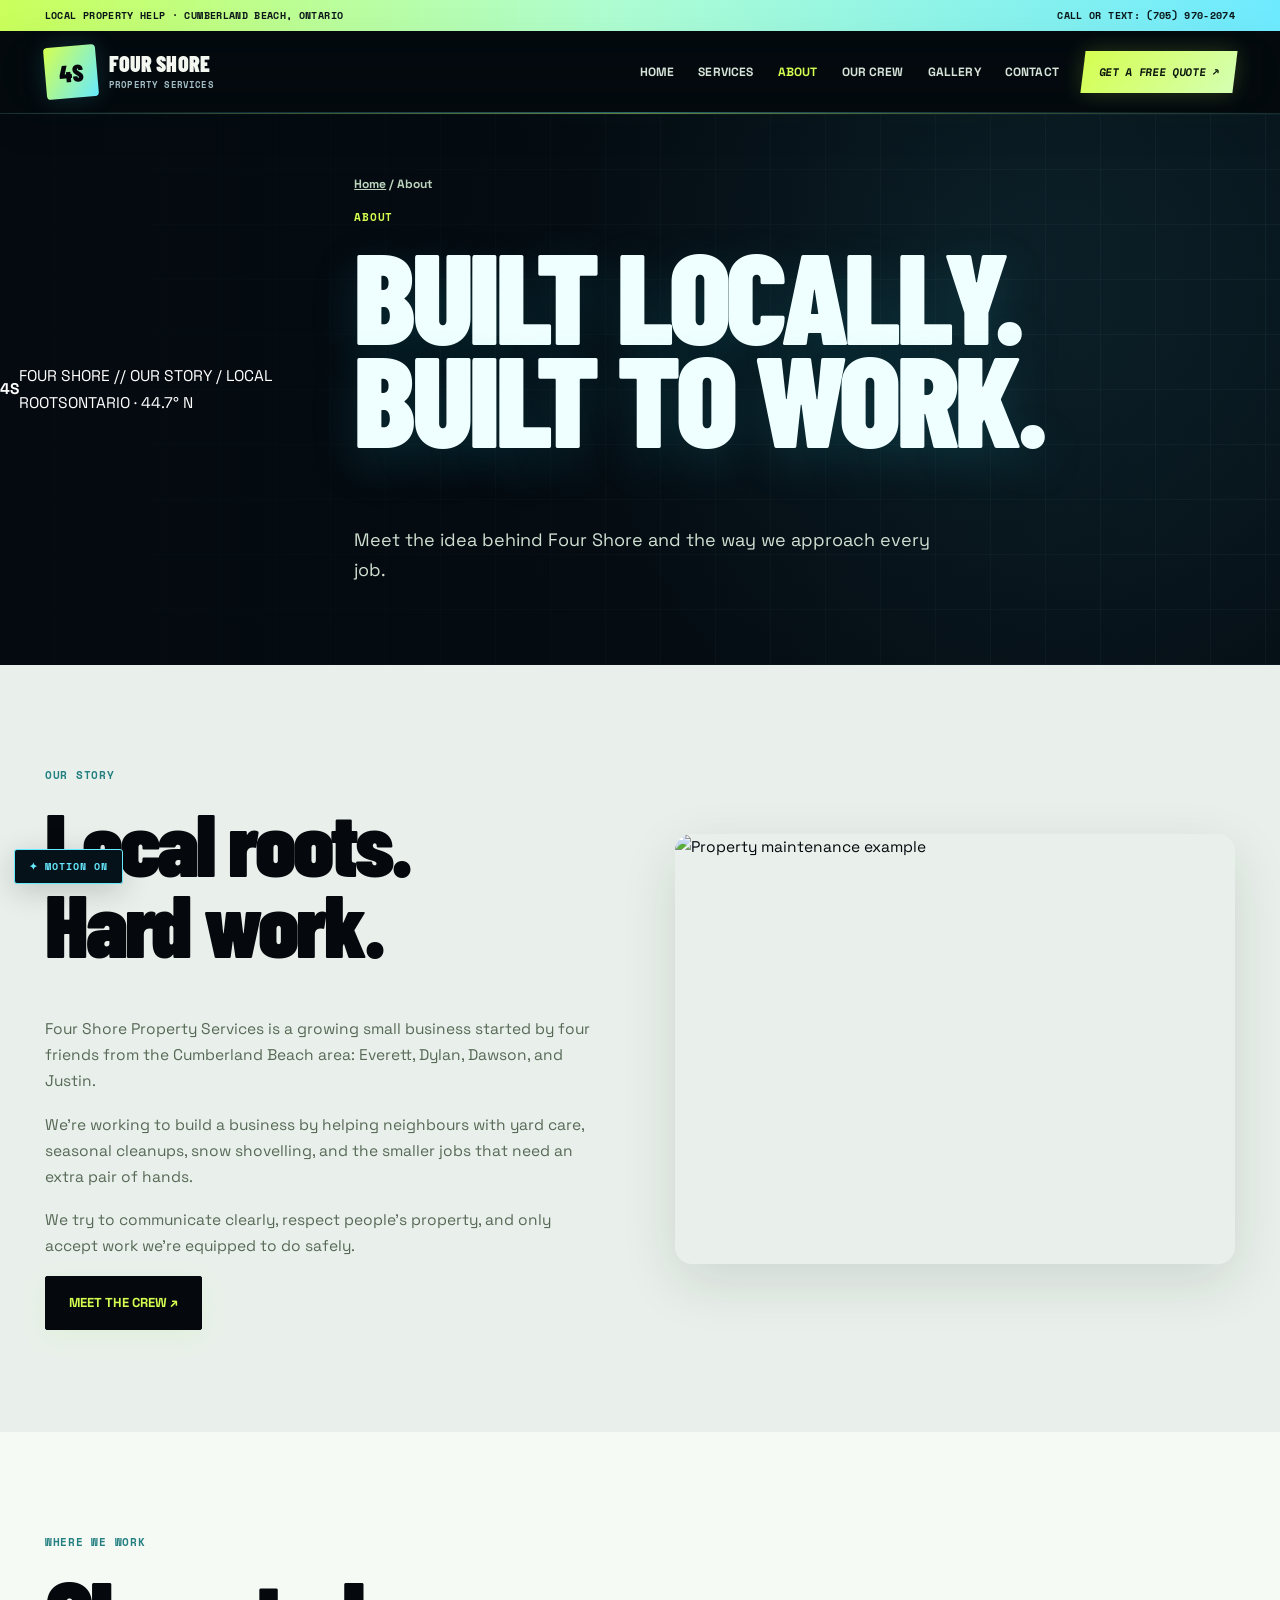
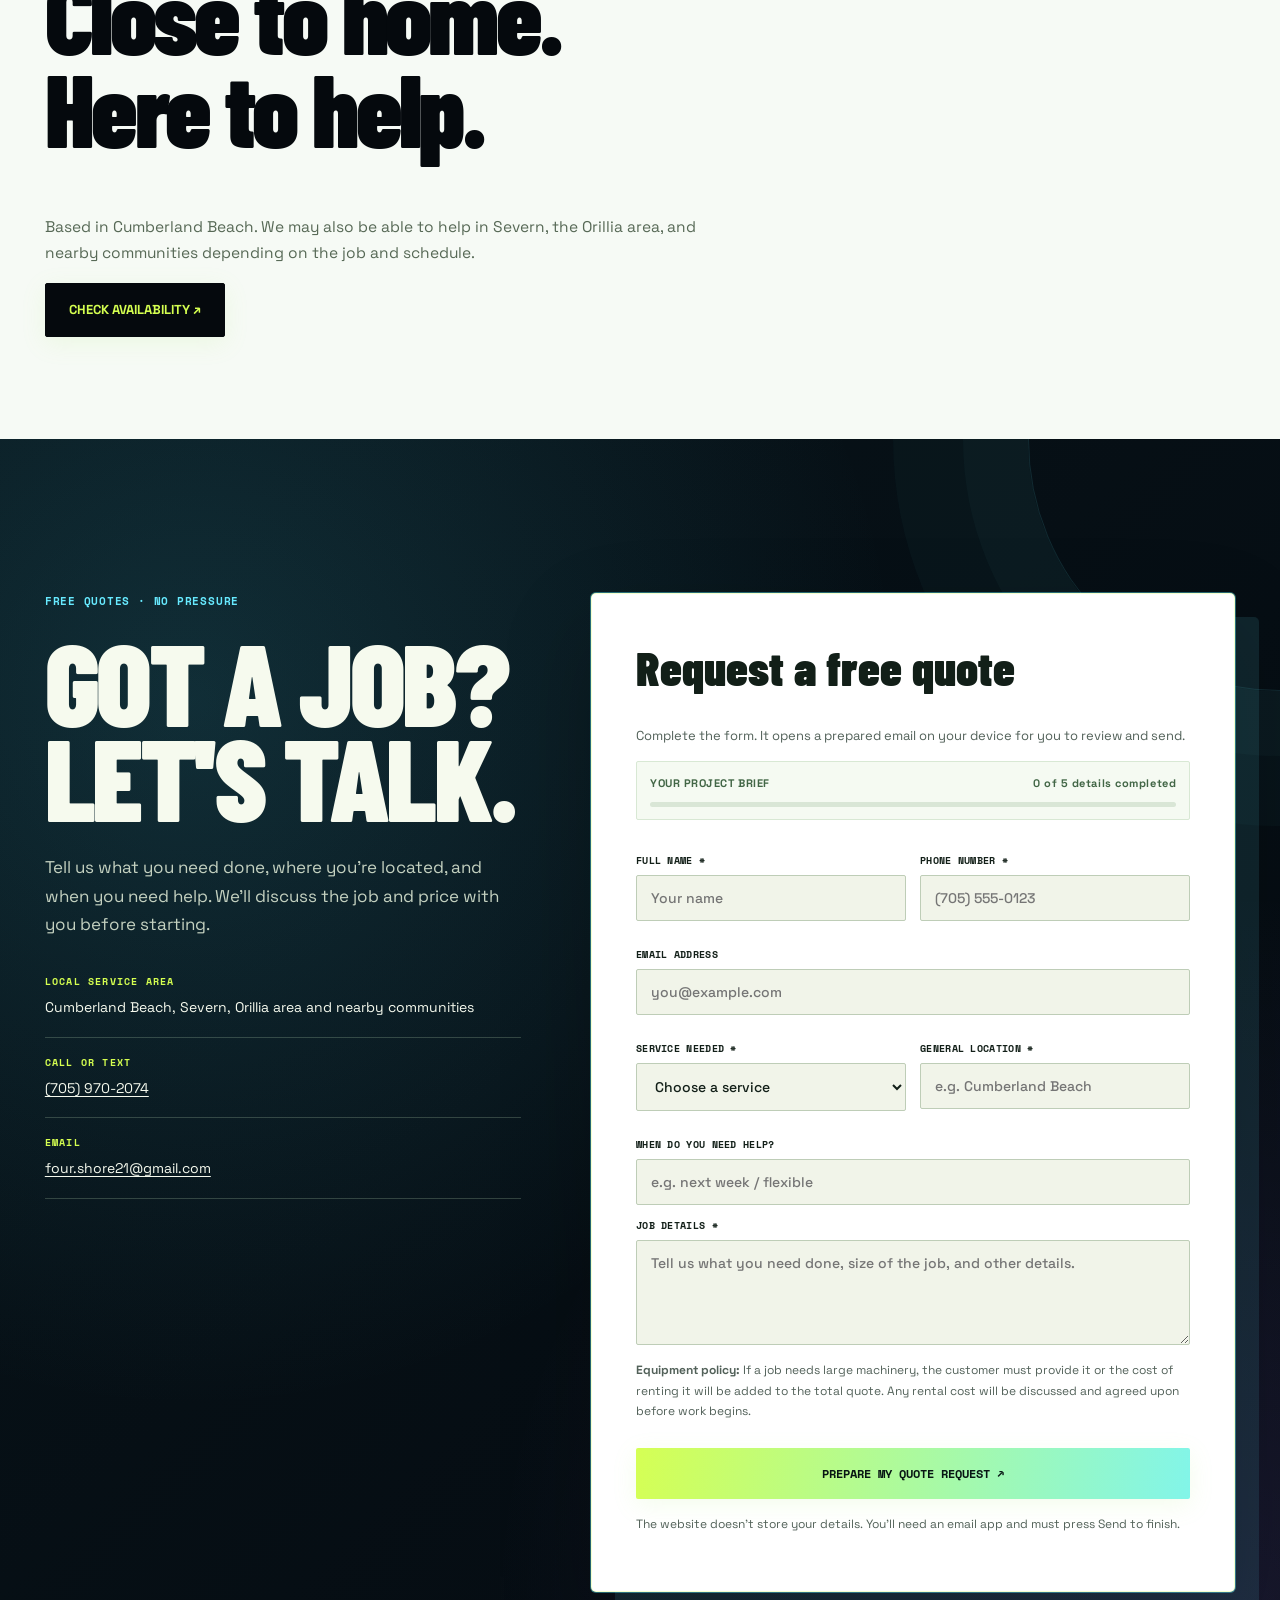
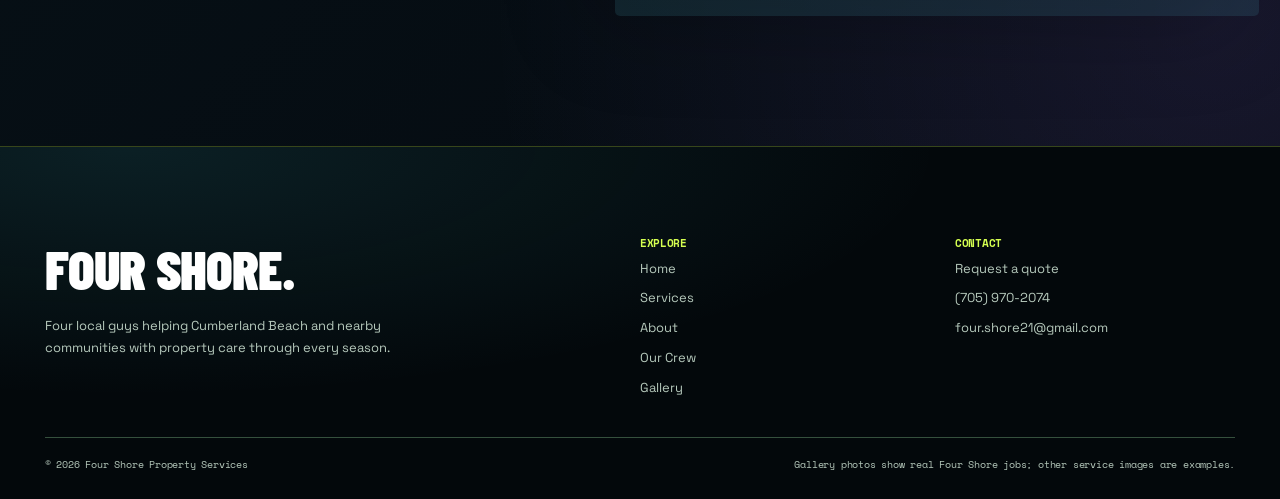
==== commit cde4bb60: "Match about page with futuristic homepage visual system" ====
--- a/about/index.html
+++ b/about/index.html
@@ -1 +1 @@
-<!doctype html><html lang="en-CA"><head><meta charset="utf-8"><meta name="viewport" content="width=device-width,initial-scale=1"><meta name="theme-color" content="#071111"><meta name="format-detection" content="telephone=no"><meta name="description" content="Learn about Four Shore Property Services, a growing local business based in Cumberland Beach, Ontario."><title>About Four Shore | Four Shore Property Services</title><link rel="icon" type="image/svg+xml" href="/assets/fourshore-icon.svg"><meta name="color-scheme" content="light"><meta property="og:type" content="website"><meta property="og:site_name" content="Four Shore Property Services"><meta property="og:title" content="Four Shore Property Services"><link rel="preconnect" href="https://fonts.googleapis.com"><link rel="preconnect" href="https://fonts.gstatic.com" crossorigin><link rel="preconnect" href="https://images.pexels.com"><link rel="stylesheet" href="/assets/style.css"><link rel="stylesheet" href="/assets/kinetic.css"><link rel="stylesheet" href="/assets/ultra.css"><script defer src="/assets/site.js"></script><script defer src="/assets/kinetic.js"></script><script defer src="/assets/ultra.js"></script></head><body class="kinetic-site ultra-site"><a class="skip-link" href="#main-content">Skip to main content</a><div class="notice-top"><div class="wrap"><span>LOCAL PROPERTY HELP · CUMBERLAND BEACH, ONTARIO</span><a href="tel:+17059702074">CALL OR TEXT: (705) 970-2074</a></div></div><header class="header"><div class="wrap header-inner"><a href="/" class="brand" aria-label="Four Shore Property Services home"><span class="mark">4S</span><span class="brand-name">FOUR SHORE<small>PROPERTY SERVICES</small></span></a><button type="button" class="menu" aria-label="Toggle navigation" aria-expanded="false" aria-controls="site-navigation">☰</button><nav class="nav" id="site-navigation"><a href="/" >Home</a><a href="/services/" >Services</a><a href="/about/" aria-current="page">About</a><a href="/crew/" >Our Crew</a><a href="/gallery/" >Gallery</a><a href="/contact/" >Contact</a><a href="#quote" class="btn">GET A FREE QUOTE ↗</a></nav></div></header><main id="main-content"><div class="page-hero"><div class="hero-bg" style="background-image:url('https://images.pexels.com/photos/9029162/pexels-photo-9029162.jpeg?auto=compress&cs=tinysrgb&w=1200')"></div><div class="wrap"><div class="breadcrumbs"><a href="/">Home</a> / About</div><span class="eyebrow" style="color:var(--lime)">About</span><h1>BUILT LOCALLY.<br>BUILT TO WORK.</h1><p>Meet the idea behind Four Shore and the way we approach every job.</p></div></div><section class="section"><div class="wrap two"><div><span class="eyebrow">OUR STORY</span><h2>Local roots.<br>Hard work.</h2><p class="muted">Four Shore Property Services is a growing small business started by four friends from the Cumberland Beach area: Everett, Dylan, Dawson, and Justin.</p><p class="muted">We're working to build a business by helping neighbours with yard care, seasonal cleanups, snow shovelling, and the smaller jobs that need an extra pair of hands.</p><p class="muted">We try to communicate clearly, respect people's property, and only accept work we're equipped to do safely.</p><a href="/crew/" class="btn dark">MEET THE CREW ↗</a></div><div class="photo"><img src="https://images.pexels.com/photos/3999647/pexels-photo-3999647.jpeg?auto=compress&cs=tinysrgb&w=1200" loading="lazy" alt="Property maintenance example"></div></div></section><section class="section white"><div class="wrap"><span class="eyebrow">WHERE WE WORK</span><h2 class="large">Close to home.<br>Here to help.</h2><p class="muted" style="max-width:680px">Based in Cumberland Beach. We may also be able to help in Severn, the Orillia area, and nearby communities depending on the job and schedule.</p><a href="#quote" class="btn dark">CHECK AVAILABILITY ↗</a></div></section><section class="quote" id="quote"><div class="wrap quote-grid"><div class="quote-intro"><span class="eyebrow" style="color:var(--lime)">FREE QUOTES · NO PRESSURE</span><h2>GOT A JOB?<br>LET'S TALK.</h2><p>Tell us what you need done, where you're located, and when you need help. We'll discuss the job and price with you before starting.</p><div class="contact-line"><b>LOCAL SERVICE AREA</b>Cumberland Beach, Severn, Orillia area and nearby communities</div><div class="contact-line"><b>CALL OR TEXT</b><a href="tel:+17059702074">(705) 970-2074</a></div><div class="contact-line"><b>EMAIL</b><a href="mailto:four.shore21@gmail.com">four.shore21@gmail.com</a></div></div><form class="form" data-form><h3>Request a free quote</h3><p>Complete the form. It opens a prepared email on your device for you to review and send.</p><div class="form-row"><label class="field">FULL NAME *<input name="name" required autocomplete="name" maxlength="100" placeholder="Your name"></label><label class="field">PHONE NUMBER *<input name="phone" required type="tel" autocomplete="tel" maxlength="30" placeholder="(705) 555-0123"></label></div><label class="field">EMAIL ADDRESS<input type="email" name="email" autocomplete="email" maxlength="150" placeholder="you@example.com"></label><div class="form-row"><label class="field">SERVICE NEEDED *<select name="service" required><option value="">Choose a service</option><option value="Spring yard cleanups">Spring yard cleanups</option><option value="Leaf raking and bagging">Leaf raking and bagging</option><option value="Garden bed help">Garden bed help</option><option value="Lawn mowing">Lawn mowing</option><option value="Garden maintenance">Garden maintenance</option><option value="Outdoor odd jobs">Outdoor odd jobs</option><option value="Fall yard cleanups">Fall yard cleanups</option><option value="Outdoor organizing">Outdoor organizing</option><option value="Snow shovelling">Snow shovelling</option><option value="Roof snow removal">Roof snow removal</option><option value="Winter property help">Winter property help</option><option value="Something else">Something else</option></select></label><label class="field">GENERAL LOCATION *<input name="location" required maxlength="120" placeholder="e.g. Cumberland Beach"></label></div><label class="field">WHEN DO YOU NEED HELP?<input name="timing" maxlength="100" placeholder="e.g. next week / flexible"></label><label class="field">JOB DETAILS *<textarea name="details" required maxlength="2000" placeholder="Tell us what you need done, size of the job, and other details."></textarea></label><p class="form-msg" style="margin-top:9px"><strong>Equipment policy:</strong> If a job needs large machinery, the customer must provide it or the cost of renting it will be added to the total quote. Any rental cost will be discussed and agreed upon before work begins.</p><button class="btn" type="submit">PREPARE MY QUOTE REQUEST ↗</button><p class="form-msg" role="status" aria-live="polite">The website doesn't store your details. You'll need an email app and must press Send to finish.</p></form></div></section></main><footer class="footer"><div class="wrap"><div class="footer-top"><div><a href="/"><strong>FOUR SHORE.</strong></a><p>Four local guys helping Cumberland Beach and nearby communities with property care through every season.</p></div><div><h4>EXPLORE</h4><div class="footer-links"><a href="/">Home</a><a href="/services/">Services</a><a href="/about/">About</a><a href="/crew/">Our Crew</a><a href="/gallery/">Gallery</a></div></div><div><h4>CONTACT</h4><div class="footer-links"><a href="/contact/">Request a quote</a><a href="tel:+17059702074">(705) 970-2074</a><a href="mailto:four.shore21@gmail.com">four.shore21@gmail.com</a></div></div></div><div class="footer-bottom"><span>© <span data-year></span> Four Shore Property Services</span><span>Gallery photos show real Four Shore jobs; other service images are examples.</span></div></div></footer></body></html>+<!doctype html><html lang="en-CA"><head><meta charset="utf-8"><meta name="viewport" content="width=device-width,initial-scale=1"><meta name="theme-color" content="#071111"><meta name="format-detection" content="telephone=no"><meta name="description" content="Learn about Four Shore Property Services, a growing local business based in Cumberland Beach, Ontario."><title>About Four Shore | Four Shore Property Services</title><link rel="icon" type="image/svg+xml" href="/assets/fourshore-icon.svg"><meta name="color-scheme" content="light"><meta property="og:type" content="website"><meta property="og:site_name" content="Four Shore Property Services"><meta property="og:title" content="Four Shore Property Services"><link rel="preconnect" href="https://fonts.googleapis.com"><link rel="preconnect" href="https://fonts.gstatic.com" crossorigin><link rel="preconnect" href="https://images.pexels.com"><link rel="stylesheet" href="/assets/style.css"><link rel="stylesheet" href="/assets/kinetic.css"><link rel="stylesheet" href="/assets/ultra.css"><link rel="stylesheet" href="/assets/interior.css"><script defer src="/assets/site.js"></script><script defer src="/assets/kinetic.js"></script><script defer src="/assets/ultra.js"></script><script defer src="/assets/interior.js"></script></head><body class="kinetic-site ultra-site interior-site" data-interior-page="about"><a class="skip-link" href="#main-content">Skip to main content</a><div class="notice-top"><div class="wrap"><span>LOCAL PROPERTY HELP · CUMBERLAND BEACH, ONTARIO</span><a href="tel:+17059702074">CALL OR TEXT: (705) 970-2074</a></div></div><header class="header"><div class="wrap header-inner"><a href="/" class="brand" aria-label="Four Shore Property Services home"><span class="mark">4S</span><span class="brand-name">FOUR SHORE<small>PROPERTY SERVICES</small></span></a><button type="button" class="menu" aria-label="Toggle navigation" aria-expanded="false" aria-controls="site-navigation">☰</button><nav class="nav" id="site-navigation"><a href="/" >Home</a><a href="/services/" >Services</a><a href="/about/" aria-current="page">About</a><a href="/crew/" >Our Crew</a><a href="/gallery/" >Gallery</a><a href="/contact/" >Contact</a><a href="#quote" class="btn">GET A FREE QUOTE ↗</a></nav></div></header><main id="main-content" class="interior-main"><div class="page-hero interior-hero"><div class="interior-hero-grid" aria-hidden="true"></div><div class="interior-hero-bloom" aria-hidden="true"></div><div class="interior-hero-arc" aria-hidden="true"><span></span><span></span><span></span><b>4S</b></div><div class="interior-hero-label" aria-hidden="true"><span>FOUR SHORE // OUR STORY / LOCAL ROOTS</span><span>ONTARIO · 44.7° N</span></div><div class="hero-bg" style="background-image:url('https://images.pexels.com/photos/9029162/pexels-photo-9029162.jpeg?auto=compress&cs=tinysrgb&w=1200')"></div><div class="wrap"><div class="breadcrumbs"><a href="/">Home</a> / About</div><span class="eyebrow" style="color:var(--lime)">About</span><h1>BUILT LOCALLY.<br>BUILT TO WORK.</h1><p>Meet the idea behind Four Shore and the way we approach every job.</p></div></div><section class="section"><div class="wrap two"><div><span class="eyebrow">OUR STORY</span><h2>Local roots.<br>Hard work.</h2><p class="muted">Four Shore Property Services is a growing small business started by four friends from the Cumberland Beach area: Everett, Dylan, Dawson, and Justin.</p><p class="muted">We're working to build a business by helping neighbours with yard care, seasonal cleanups, snow shovelling, and the smaller jobs that need an extra pair of hands.</p><p class="muted">We try to communicate clearly, respect people's property, and only accept work we're equipped to do safely.</p><a href="/crew/" class="btn dark">MEET THE CREW ↗</a></div><div class="photo"><img src="https://images.pexels.com/photos/3999647/pexels-photo-3999647.jpeg?auto=compress&cs=tinysrgb&w=1200" loading="lazy" alt="Property maintenance example"></div></div></section><section class="section white"><div class="wrap"><span class="eyebrow">WHERE WE WORK</span><h2 class="large">Close to home.<br>Here to help.</h2><p class="muted" style="max-width:680px">Based in Cumberland Beach. We may also be able to help in Severn, the Orillia area, and nearby communities depending on the job and schedule.</p><a href="#quote" class="btn dark">CHECK AVAILABILITY ↗</a></div></section><section class="quote" id="quote"><div class="wrap quote-grid"><div class="quote-intro"><span class="eyebrow" style="color:var(--lime)">FREE QUOTES · NO PRESSURE</span><h2>GOT A JOB?<br>LET'S TALK.</h2><p>Tell us what you need done, where you're located, and when you need help. We'll discuss the job and price with you before starting.</p><div class="contact-line"><b>LOCAL SERVICE AREA</b>Cumberland Beach, Severn, Orillia area and nearby communities</div><div class="contact-line"><b>CALL OR TEXT</b><a href="tel:+17059702074">(705) 970-2074</a></div><div class="contact-line"><b>EMAIL</b><a href="mailto:four.shore21@gmail.com">four.shore21@gmail.com</a></div></div><form class="form" data-form><h3>Request a free quote</h3><p>Complete the form. It opens a prepared email on your device for you to review and send.</p><div class="form-row"><label class="field">FULL NAME *<input name="name" required autocomplete="name" maxlength="100" placeholder="Your name"></label><label class="field">PHONE NUMBER *<input name="phone" required type="tel" autocomplete="tel" maxlength="30" placeholder="(705) 555-0123"></label></div><label class="field">EMAIL ADDRESS<input type="email" name="email" autocomplete="email" maxlength="150" placeholder="you@example.com"></label><div class="form-row"><label class="field">SERVICE NEEDED *<select name="service" required><option value="">Choose a service</option><option value="Spring yard cleanups">Spring yard cleanups</option><option value="Leaf raking and bagging">Leaf raking and bagging</option><option value="Garden bed help">Garden bed help</option><option value="Lawn mowing">Lawn mowing</option><option value="Garden maintenance">Garden maintenance</option><option value="Outdoor odd jobs">Outdoor odd jobs</option><option value="Fall yard cleanups">Fall yard cleanups</option><option value="Outdoor organizing">Outdoor organizing</option><option value="Snow shovelling">Snow shovelling</option><option value="Roof snow removal">Roof snow removal</option><option value="Winter property help">Winter property help</option><option value="Something else">Something else</option></select></label><label class="field">GENERAL LOCATION *<input name="location" required maxlength="120" placeholder="e.g. Cumberland Beach"></label></div><label class="field">WHEN DO YOU NEED HELP?<input name="timing" maxlength="100" placeholder="e.g. next week / flexible"></label><label class="field">JOB DETAILS *<textarea name="details" required maxlength="2000" placeholder="Tell us what you need done, size of the job, and other details."></textarea></label><p class="form-msg" style="margin-top:9px"><strong>Equipment policy:</strong> If a job needs large machinery, the customer must provide it or the cost of renting it will be added to the total quote. Any rental cost will be discussed and agreed upon before work begins.</p><button class="btn" type="submit">PREPARE MY QUOTE REQUEST ↗</button><p class="form-msg" role="status" aria-live="polite">The website doesn't store your details. You'll need an email app and must press Send to finish.</p></form></div></section></main><footer class="footer"><div class="wrap"><div class="footer-top"><div><a href="/"><strong>FOUR SHORE.</strong></a><p>Four local guys helping Cumberland Beach and nearby communities with property care through every season.</p></div><div><h4>EXPLORE</h4><div class="footer-links"><a href="/">Home</a><a href="/services/">Services</a><a href="/about/">About</a><a href="/crew/">Our Crew</a><a href="/gallery/">Gallery</a></div></div><div><h4>CONTACT</h4><div class="footer-links"><a href="/contact/">Request a quote</a><a href="tel:+17059702074">(705) 970-2074</a><a href="mailto:four.shore21@gmail.com">four.shore21@gmail.com</a></div></div></div><div class="footer-bottom"><span>© <span data-year></span> Four Shore Property Services</span><span>Gallery photos show real Four Shore jobs; other service images are examples.</span></div></div></footer></body></html>
--- a/assets/ultra.css
+++ b/assets/ultra.css
@@ -245,3 +245,50 @@
 @media(hover:none){.ultra-site .kin-project-gallery a,.ultra-site .kin-crew-graphic{transform:none!important}}
 @media(prefers-reduced-motion:reduce){.ultra-holo-ring,.ultra-hero-lines i,.ultra-scanline,.ultra-season-pane,.ultra-season-pane>img{animation:none!important}.ultra-site .kin-project-gallery a,.ultra-site .kin-crew-graphic{transition:none!important}.ultra-rail{transition:none!important}}
 html.motion-paused .ultra-holo-ring,html.motion-paused .ultra-hero-lines i,html.motion-paused .ultra-scanline,html.motion-paused .ultra-season-pane,html.motion-paused .ultra-season-pane>img{animation:none!important}
+
+
+/* Finishing: a navigation that feels like a designed mobile experience, not a dropdown */
+.ultra-site .kin-cursor{background:linear-gradient(130deg,var(--ultra-cyan),var(--ultra-volt));box-shadow:0 0 40px rgba(83,223,244,.34),0 15px 40px rgba(0,0,0,.32);border:1px solid #ffffff69}
+.ultra-site .kin-marquee{background:linear-gradient(95deg,#d9ff52,#91ffb2 48%,#6ae7f6);border-color:#050d10}
+.ultra-site .kin-marquee b{color:#288e8e}
+.ultra-site .kin-services .kin-service-image{border:1px solid rgba(105,240,251,.35)}
+.ultra-site .kin-project .kin-project-small-stack a span{background:rgba(3,16,22,.84);backdrop-filter:blur(15px);border:1px solid rgba(105,240,251,.3);color:#b5fcf8}
+.ultra-site .kin-crew-graphic-label{letter-spacing:.13em;color:#9adadd}
+.ultra-site .kin-crew-graphic:after{content:"";position:absolute;inset:0;background:repeating-conic-gradient(from 20deg,transparent 0deg 40deg,rgba(101,237,243,.018) 40deg 41deg,transparent 42deg 80deg);pointer-events:none;z-index:-1}
+.ultra-site .kin-process-grid h3{font-weight:900}
+.ultra-site .kin-process-grid p{color:#416062}
+.ultra-site .form .field input:focus,.ultra-site .form .field textarea:focus,.ultra-site .form .field select:focus{border-color:#3bd4e7;box-shadow:0 0 0 3px rgba(96,233,248,.13)}
+.ultra-site .form .field input,.ultra-site .form .field textarea,.ultra-site .form .field select{transition:border .2s,box-shadow .2s}
+.ultra-site .form .form-msg{color:#526c65}
+.ultra-site .experience-lightbox{border-color:#5fe4f5}
+.ultra-site .experience-lightbox-control{background:#0b1d23;color:#a2f0f4}
+@media(max-width:830px){
+ .ultra-site .header{isolation:isolate}
+ .ultra-site .nav{position:absolute;left:12px;right:12px;top:100%;max-height:calc(100svh - 112px);overflow-y:auto;overscroll-behavior:contain;padding:22px clamp(20px,5vw,45px) 29px;background:radial-gradient(ellipse at 100% 0%,rgba(50,183,199,.16),transparent 59%),linear-gradient(135deg,#0b2028,#041014);border:1px solid rgba(100,229,245,.43);box-shadow:0 25px 90px rgba(0,0,0,.62),0 0 80px rgba(61,219,228,.11);gap:0;counter-reset:mobile-links;animation:ultraMenuIn .32s cubic-bezier(.16,1,.3,1)}
+ .ultra-site .nav:before{content:"FOUR SHORE // NAVIGATION";font:700 10px 'Space Mono';color:#6ec8d5;letter-spacing:.13em;border-bottom:1px solid rgba(117,225,234,.22);padding-bottom:17px;display:block;margin-bottom:9px}
+ .ultra-site .nav>a:not(.btn){display:flex;align-items:center;font:900 clamp(36px,7.5vw,63px)/1 'Barlow Condensed';color:#e9f8f7;letter-spacing:-.03em;text-transform:uppercase;padding:10px 0;border-bottom:1px solid rgba(124,220,227,.19);white-space:normal}
+ .ultra-site .nav>a:not(.btn):before{counter-increment:mobile-links;content:"0" counter(mobile-links);font:700 10px 'Space Mono';letter-spacing:0;color:#79dce1;margin-right:16px;align-self:center}
+ .ultra-site .nav>a:not(.btn):after{display:none}
+ .ultra-site .nav>a:not(.btn):hover,.ultra-site .nav>a[aria-current=page]{color:var(--ultra-volt);box-shadow:none}
+ .ultra-site .nav .btn{margin-top:23px;padding:17px 20px;font-size:12px;transform:none}
+ .ultra-site .nav .btn:hover{transform:none}
+ .ultra-site .menu{border:1px solid rgba(112,225,239,.52);color:var(--ultra-cyan);background:rgba(103,234,255,.09);font:700 23px 'Space Grotesk';min-width:48px;min-height:46px}
+ .ultra-site .menu:hover{background:rgba(103,234,255,.19)}
+}
+@keyframes ultraMenuIn{from{opacity:0;transform:translateY(-12px) scale(.985);filter:blur(5px)}to{opacity:1;transform:none;filter:blur(0)}}
+@media(max-width:650px){
+ .ultra-site .kin-project-gallery a{box-shadow:0 10px 25px rgba(15,67,57,.13)}
+ .ultra-site .kin-project-gallery a:hover{box-shadow:0 14px 32px rgba(15,67,57,.2)}
+ .ultra-site .nav>a:not(.btn){font-size:clamp(40px,10vw,60px)}
+ .ultra-site .ultra-command .ultra-command-footer{flex-wrap:wrap}
+ .ultra-site .kin-hero-copy p{text-wrap:pretty}
+}
+@media(prefers-reduced-motion:reduce){.ultra-site .nav{animation:none!important}}
+html.motion-paused .ultra-site .nav{animation:none!important}
+@media print{
+ .ultra-field,.ultra-hero-lines,.ultra-holo,.ultra-rail,.ultra-scanline,.experience-motion-toggle,.kin-floating-quote{display:none!important}
+ .ultra-site .kin-fade{opacity:1!important;filter:none!important;transform:none!important}
+ .ultra-site,.kinetic-main,.ultra-command,.kin-hero,.kin-crew,.kin-services,.quote{background:white!important;color:black!important}
+ .ultra-command-display{background:#f2f4f1!important;border:1px solid #444}
+ .ultra-season-pane>img{opacity:.35!important}
+}
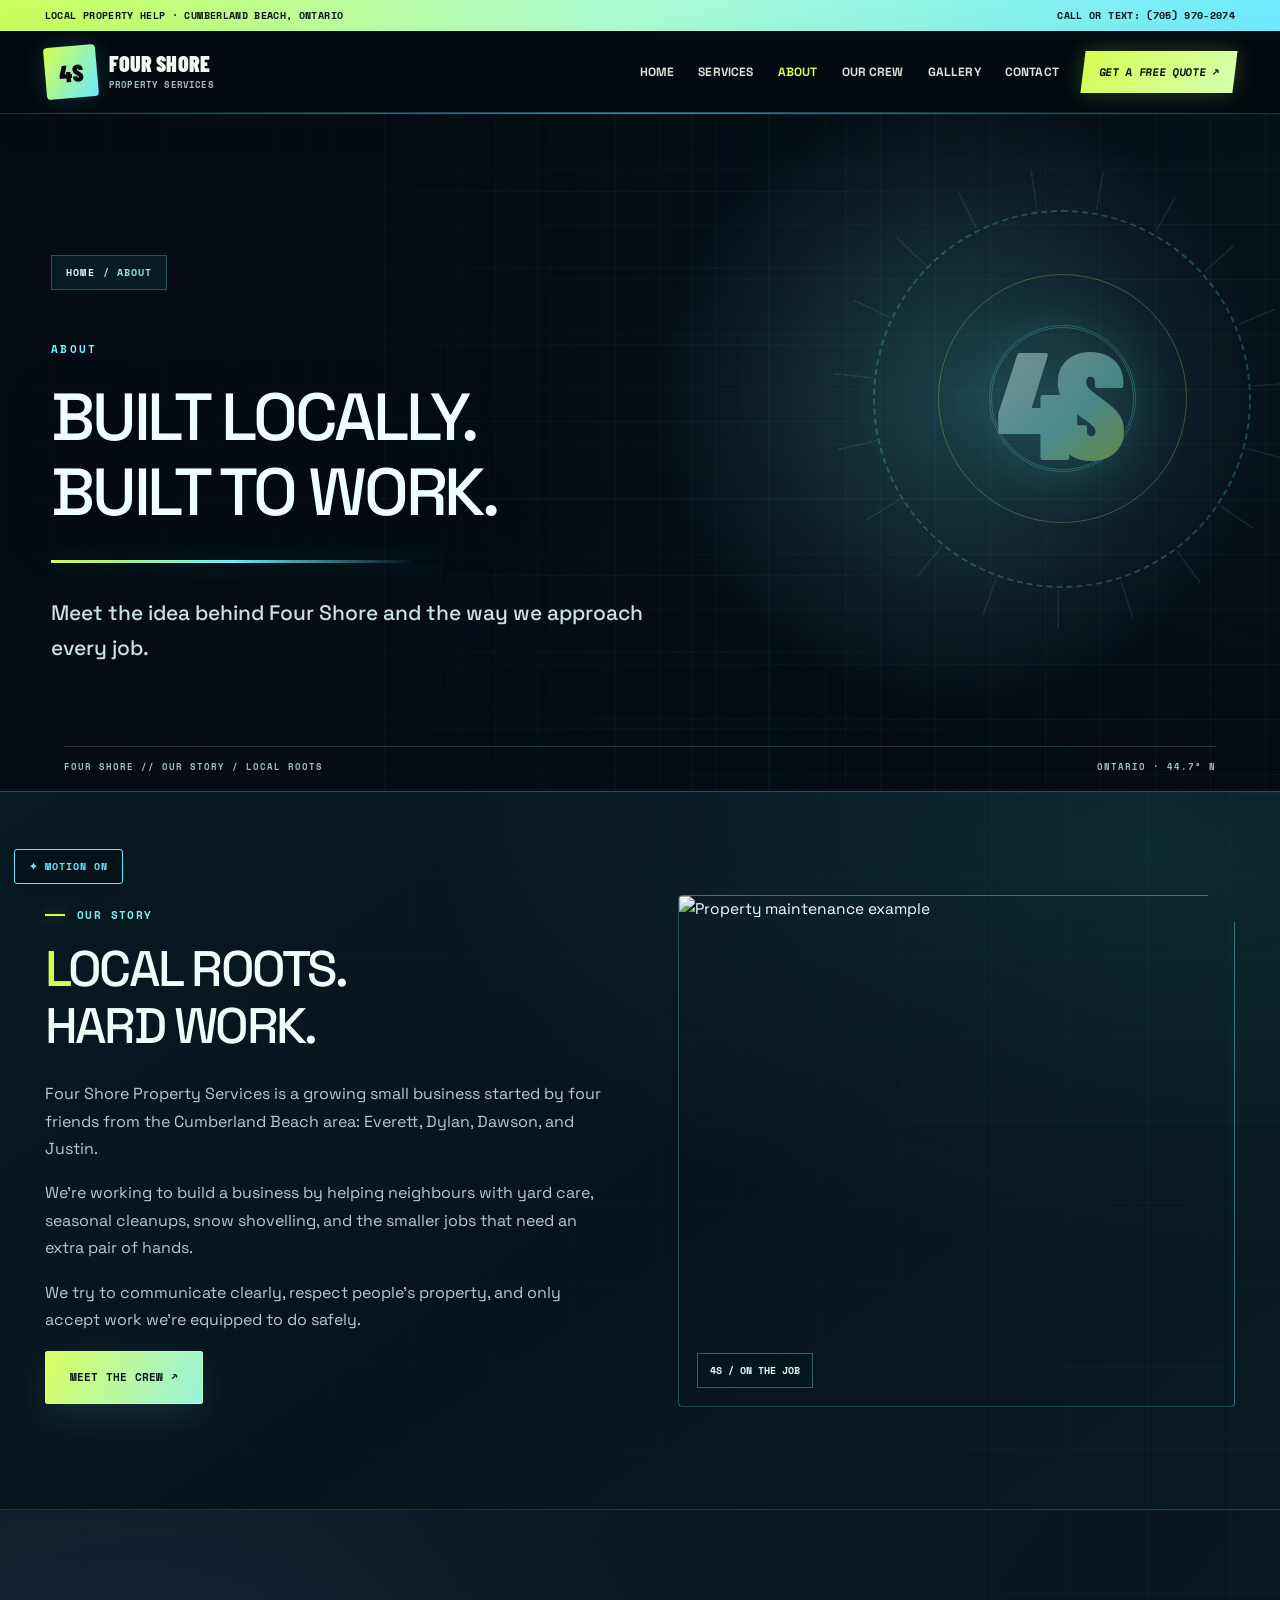
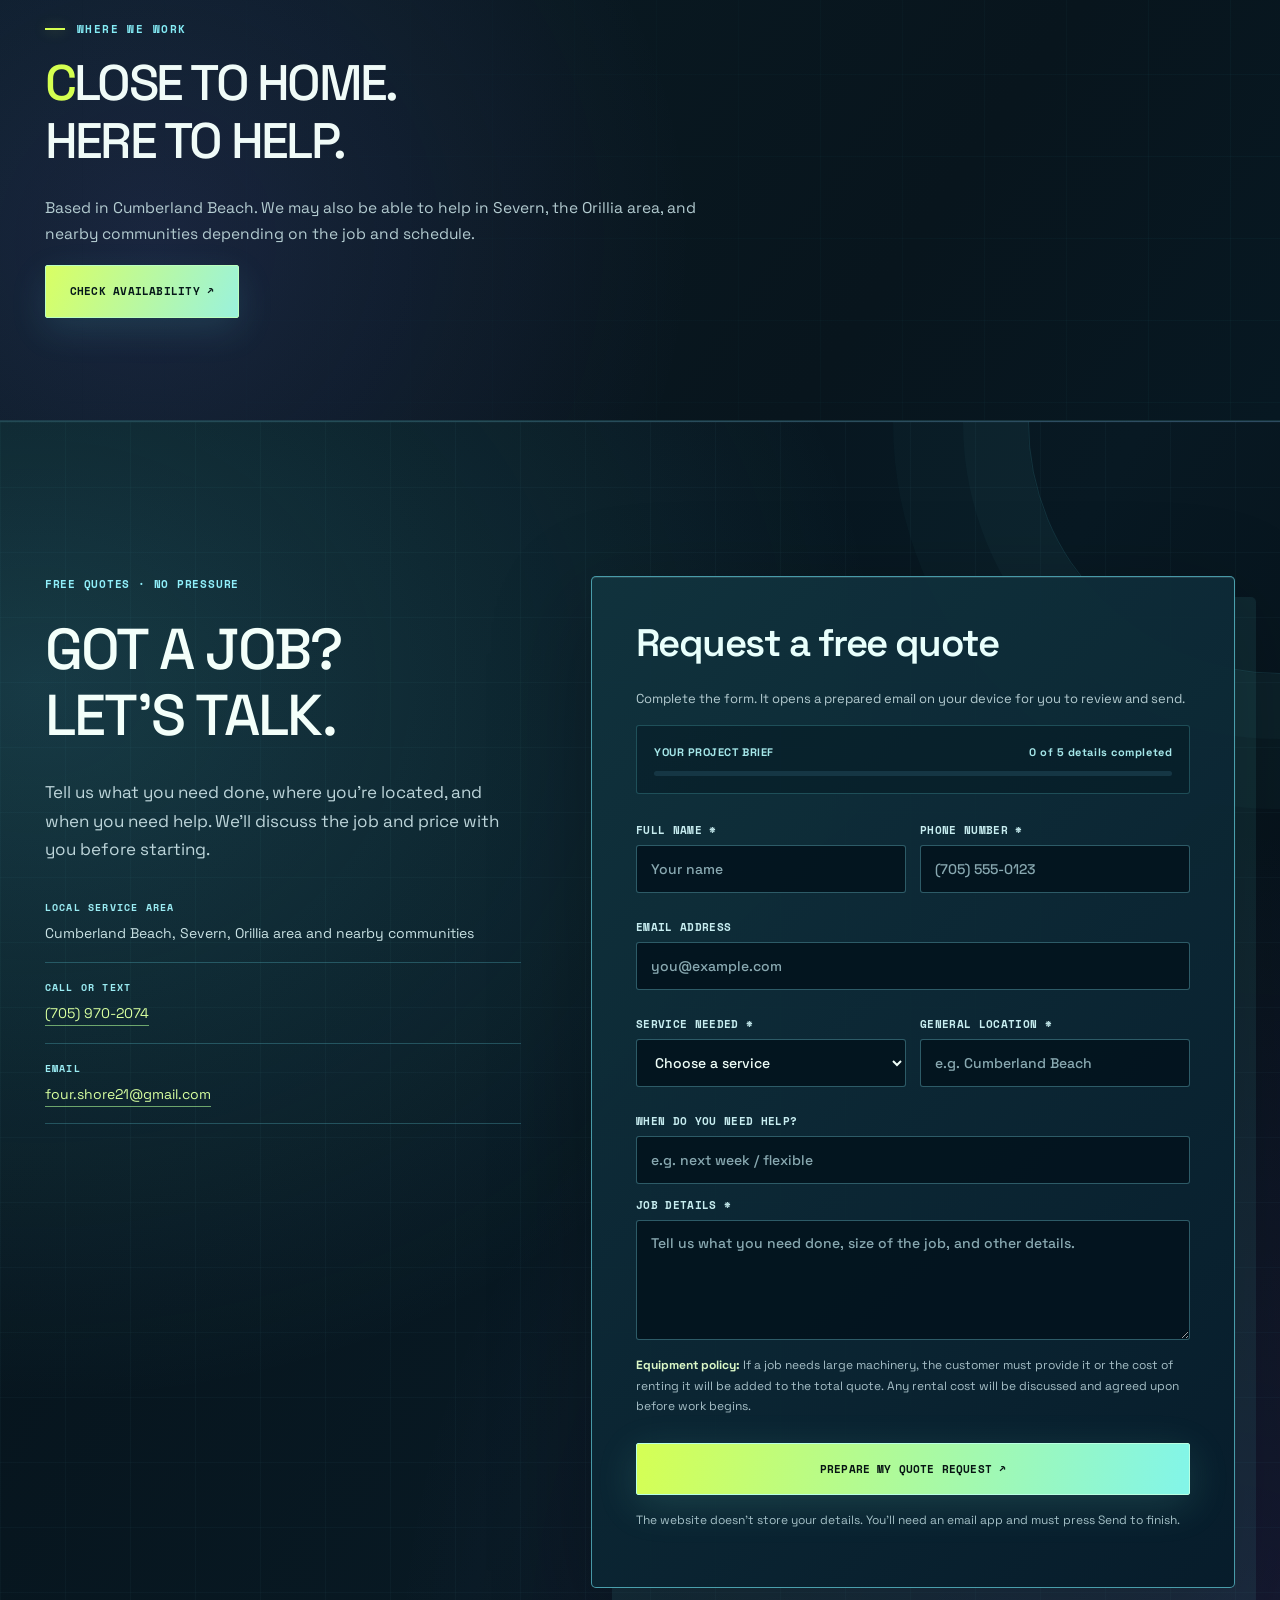
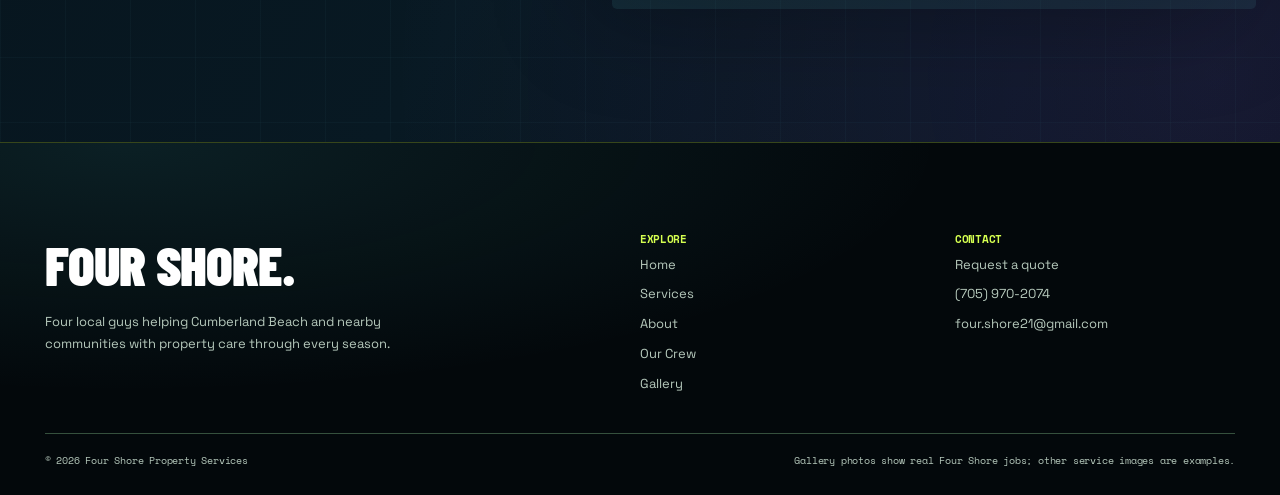
==== commit 423585ff: "Refresh stylesheets so smaller headings show immediately" ====
--- a/about/index.html
+++ b/about/index.html
@@ -1 +1 @@
-<!doctype html><html lang="en-CA"><head><meta charset="utf-8"><meta name="viewport" content="width=device-width,initial-scale=1"><meta name="theme-color" content="#071111"><meta name="format-detection" content="telephone=no"><meta name="description" content="Learn about Four Shore Property Services, a growing local business based in Cumberland Beach, Ontario."><title>About Four Shore | Four Shore Property Services</title><link rel="icon" type="image/svg+xml" href="/assets/fourshore-icon.svg"><meta name="color-scheme" content="light"><meta property="og:type" content="website"><meta property="og:site_name" content="Four Shore Property Services"><meta property="og:title" content="Four Shore Property Services"><link rel="preconnect" href="https://fonts.googleapis.com"><link rel="preconnect" href="https://fonts.gstatic.com" crossorigin><link rel="preconnect" href="https://images.pexels.com"><link rel="stylesheet" href="/assets/style.css"><link rel="stylesheet" href="/assets/kinetic.css"><link rel="stylesheet" href="/assets/ultra.css"><link rel="stylesheet" href="/assets/interior.css"><script defer src="/assets/site.js"></script><script defer src="/assets/kinetic.js"></script><script defer src="/assets/ultra.js"></script><script defer src="/assets/interior.js"></script></head><body class="kinetic-site ultra-site interior-site" data-interior-page="about"><a class="skip-link" href="#main-content">Skip to main content</a><div class="notice-top"><div class="wrap"><span>LOCAL PROPERTY HELP · CUMBERLAND BEACH, ONTARIO</span><a href="tel:+17059702074">CALL OR TEXT: (705) 970-2074</a></div></div><header class="header"><div class="wrap header-inner"><a href="/" class="brand" aria-label="Four Shore Property Services home"><span class="mark">4S</span><span class="brand-name">FOUR SHORE<small>PROPERTY SERVICES</small></span></a><button type="button" class="menu" aria-label="Toggle navigation" aria-expanded="false" aria-controls="site-navigation">☰</button><nav class="nav" id="site-navigation"><a href="/" >Home</a><a href="/services/" >Services</a><a href="/about/" aria-current="page">About</a><a href="/crew/" >Our Crew</a><a href="/gallery/" >Gallery</a><a href="/contact/" >Contact</a><a href="#quote" class="btn">GET A FREE QUOTE ↗</a></nav></div></header><main id="main-content" class="interior-main"><div class="page-hero interior-hero"><div class="interior-hero-grid" aria-hidden="true"></div><div class="interior-hero-bloom" aria-hidden="true"></div><div class="interior-hero-arc" aria-hidden="true"><span></span><span></span><span></span><b>4S</b></div><div class="interior-hero-label" aria-hidden="true"><span>FOUR SHORE // OUR STORY / LOCAL ROOTS</span><span>ONTARIO · 44.7° N</span></div><div class="hero-bg" style="background-image:url('https://images.pexels.com/photos/9029162/pexels-photo-9029162.jpeg?auto=compress&cs=tinysrgb&w=1200')"></div><div class="wrap"><div class="breadcrumbs"><a href="/">Home</a> / About</div><span class="eyebrow" style="color:var(--lime)">About</span><h1>BUILT LOCALLY.<br>BUILT TO WORK.</h1><p>Meet the idea behind Four Shore and the way we approach every job.</p></div></div><section class="section"><div class="wrap two"><div><span class="eyebrow">OUR STORY</span><h2>Local roots.<br>Hard work.</h2><p class="muted">Four Shore Property Services is a growing small business started by four friends from the Cumberland Beach area: Everett, Dylan, Dawson, and Justin.</p><p class="muted">We're working to build a business by helping neighbours with yard care, seasonal cleanups, snow shovelling, and the smaller jobs that need an extra pair of hands.</p><p class="muted">We try to communicate clearly, respect people's property, and only accept work we're equipped to do safely.</p><a href="/crew/" class="btn dark">MEET THE CREW ↗</a></div><div class="photo"><img src="https://images.pexels.com/photos/3999647/pexels-photo-3999647.jpeg?auto=compress&cs=tinysrgb&w=1200" loading="lazy" alt="Property maintenance example"></div></div></section><section class="section white"><div class="wrap"><span class="eyebrow">WHERE WE WORK</span><h2 class="large">Close to home.<br>Here to help.</h2><p class="muted" style="max-width:680px">Based in Cumberland Beach. We may also be able to help in Severn, the Orillia area, and nearby communities depending on the job and schedule.</p><a href="#quote" class="btn dark">CHECK AVAILABILITY ↗</a></div></section><section class="quote" id="quote"><div class="wrap quote-grid"><div class="quote-intro"><span class="eyebrow" style="color:var(--lime)">FREE QUOTES · NO PRESSURE</span><h2>GOT A JOB?<br>LET'S TALK.</h2><p>Tell us what you need done, where you're located, and when you need help. We'll discuss the job and price with you before starting.</p><div class="contact-line"><b>LOCAL SERVICE AREA</b>Cumberland Beach, Severn, Orillia area and nearby communities</div><div class="contact-line"><b>CALL OR TEXT</b><a href="tel:+17059702074">(705) 970-2074</a></div><div class="contact-line"><b>EMAIL</b><a href="mailto:four.shore21@gmail.com">four.shore21@gmail.com</a></div></div><form class="form" data-form><h3>Request a free quote</h3><p>Complete the form. It opens a prepared email on your device for you to review and send.</p><div class="form-row"><label class="field">FULL NAME *<input name="name" required autocomplete="name" maxlength="100" placeholder="Your name"></label><label class="field">PHONE NUMBER *<input name="phone" required type="tel" autocomplete="tel" maxlength="30" placeholder="(705) 555-0123"></label></div><label class="field">EMAIL ADDRESS<input type="email" name="email" autocomplete="email" maxlength="150" placeholder="you@example.com"></label><div class="form-row"><label class="field">SERVICE NEEDED *<select name="service" required><option value="">Choose a service</option><option value="Spring yard cleanups">Spring yard cleanups</option><option value="Leaf raking and bagging">Leaf raking and bagging</option><option value="Garden bed help">Garden bed help</option><option value="Lawn mowing">Lawn mowing</option><option value="Garden maintenance">Garden maintenance</option><option value="Outdoor odd jobs">Outdoor odd jobs</option><option value="Fall yard cleanups">Fall yard cleanups</option><option value="Outdoor organizing">Outdoor organizing</option><option value="Snow shovelling">Snow shovelling</option><option value="Roof snow removal">Roof snow removal</option><option value="Winter property help">Winter property help</option><option value="Something else">Something else</option></select></label><label class="field">GENERAL LOCATION *<input name="location" required maxlength="120" placeholder="e.g. Cumberland Beach"></label></div><label class="field">WHEN DO YOU NEED HELP?<input name="timing" maxlength="100" placeholder="e.g. next week / flexible"></label><label class="field">JOB DETAILS *<textarea name="details" required maxlength="2000" placeholder="Tell us what you need done, size of the job, and other details."></textarea></label><p class="form-msg" style="margin-top:9px"><strong>Equipment policy:</strong> If a job needs large machinery, the customer must provide it or the cost of renting it will be added to the total quote. Any rental cost will be discussed and agreed upon before work begins.</p><button class="btn" type="submit">PREPARE MY QUOTE REQUEST ↗</button><p class="form-msg" role="status" aria-live="polite">The website doesn't store your details. You'll need an email app and must press Send to finish.</p></form></div></section></main><footer class="footer"><div class="wrap"><div class="footer-top"><div><a href="/"><strong>FOUR SHORE.</strong></a><p>Four local guys helping Cumberland Beach and nearby communities with property care through every season.</p></div><div><h4>EXPLORE</h4><div class="footer-links"><a href="/">Home</a><a href="/services/">Services</a><a href="/about/">About</a><a href="/crew/">Our Crew</a><a href="/gallery/">Gallery</a></div></div><div><h4>CONTACT</h4><div class="footer-links"><a href="/contact/">Request a quote</a><a href="tel:+17059702074">(705) 970-2074</a><a href="mailto:four.shore21@gmail.com">four.shore21@gmail.com</a></div></div></div><div class="footer-bottom"><span>© <span data-year></span> Four Shore Property Services</span><span>Gallery photos show real Four Shore jobs; other service images are examples.</span></div></div></footer></body></html>+<!doctype html><html lang="en-CA"><head><meta charset="utf-8"><meta name="viewport" content="width=device-width,initial-scale=1"><meta name="theme-color" content="#071111"><meta name="format-detection" content="telephone=no"><meta name="description" content="Learn about Four Shore Property Services, a growing local business based in Cumberland Beach, Ontario."><title>About Four Shore | Four Shore Property Services</title><link rel="icon" type="image/svg+xml" href="/assets/fourshore-icon.svg"><meta name="color-scheme" content="light"><meta property="og:type" content="website"><meta property="og:site_name" content="Four Shore Property Services"><meta property="og:title" content="Four Shore Property Services"><link rel="preconnect" href="https://fonts.googleapis.com"><link rel="preconnect" href="https://fonts.gstatic.com" crossorigin><link rel="preconnect" href="https://images.pexels.com"><link rel="stylesheet" href="/assets/style.css"><link rel="stylesheet" href="/assets/kinetic.css"><link rel="stylesheet" href="/assets/ultra.css?v=compact2"><link rel="stylesheet" href="/assets/interior.css?v=compact2"><script defer src="/assets/site.js"></script><script defer src="/assets/kinetic.js"></script><script defer src="/assets/ultra.js"></script><script defer src="/assets/interior.js"></script></head><body class="kinetic-site ultra-site interior-site" data-interior-page="about"><a class="skip-link" href="#main-content">Skip to main content</a><div class="notice-top"><div class="wrap"><span>LOCAL PROPERTY HELP · CUMBERLAND BEACH, ONTARIO</span><a href="tel:+17059702074">CALL OR TEXT: (705) 970-2074</a></div></div><header class="header"><div class="wrap header-inner"><a href="/" class="brand" aria-label="Four Shore Property Services home"><span class="mark">4S</span><span class="brand-name">FOUR SHORE<small>PROPERTY SERVICES</small></span></a><button type="button" class="menu" aria-label="Toggle navigation" aria-expanded="false" aria-controls="site-navigation">☰</button><nav class="nav" id="site-navigation"><a href="/" >Home</a><a href="/services/" >Services</a><a href="/about/" aria-current="page">About</a><a href="/crew/" >Our Crew</a><a href="/gallery/" >Gallery</a><a href="/contact/" >Contact</a><a href="#quote" class="btn">GET A FREE QUOTE ↗</a></nav></div></header><main id="main-content" class="interior-main"><div class="page-hero interior-hero"><div class="interior-hero-grid" aria-hidden="true"></div><div class="interior-hero-bloom" aria-hidden="true"></div><div class="interior-hero-arc" aria-hidden="true"><span></span><span></span><span></span><b>4S</b></div><div class="interior-hero-label" aria-hidden="true"><span>FOUR SHORE // OUR STORY / LOCAL ROOTS</span><span>ONTARIO · 44.7° N</span></div><div class="hero-bg" style="background-image:url('https://images.pexels.com/photos/9029162/pexels-photo-9029162.jpeg?auto=compress&cs=tinysrgb&w=1200')"></div><div class="wrap"><div class="breadcrumbs"><a href="/">Home</a> / About</div><span class="eyebrow" style="color:var(--lime)">About</span><h1>BUILT LOCALLY.<br>BUILT TO WORK.</h1><p>Meet the idea behind Four Shore and the way we approach every job.</p></div></div><section class="section"><div class="wrap two"><div><span class="eyebrow">OUR STORY</span><h2>Local roots.<br>Hard work.</h2><p class="muted">Four Shore Property Services is a growing small business started by four friends from the Cumberland Beach area: Everett, Dylan, Dawson, and Justin.</p><p class="muted">We're working to build a business by helping neighbours with yard care, seasonal cleanups, snow shovelling, and the smaller jobs that need an extra pair of hands.</p><p class="muted">We try to communicate clearly, respect people's property, and only accept work we're equipped to do safely.</p><a href="/crew/" class="btn dark">MEET THE CREW ↗</a></div><div class="photo"><img src="https://images.pexels.com/photos/3999647/pexels-photo-3999647.jpeg?auto=compress&cs=tinysrgb&w=1200" loading="lazy" alt="Property maintenance example"></div></div></section><section class="section white"><div class="wrap"><span class="eyebrow">WHERE WE WORK</span><h2 class="large">Close to home.<br>Here to help.</h2><p class="muted" style="max-width:680px">Based in Cumberland Beach. We may also be able to help in Severn, the Orillia area, and nearby communities depending on the job and schedule.</p><a href="#quote" class="btn dark">CHECK AVAILABILITY ↗</a></div></section><section class="quote" id="quote"><div class="wrap quote-grid"><div class="quote-intro"><span class="eyebrow" style="color:var(--lime)">FREE QUOTES · NO PRESSURE</span><h2>GOT A JOB?<br>LET'S TALK.</h2><p>Tell us what you need done, where you're located, and when you need help. We'll discuss the job and price with you before starting.</p><div class="contact-line"><b>LOCAL SERVICE AREA</b>Cumberland Beach, Severn, Orillia area and nearby communities</div><div class="contact-line"><b>CALL OR TEXT</b><a href="tel:+17059702074">(705) 970-2074</a></div><div class="contact-line"><b>EMAIL</b><a href="mailto:four.shore21@gmail.com">four.shore21@gmail.com</a></div></div><form class="form" data-form><h3>Request a free quote</h3><p>Complete the form. It opens a prepared email on your device for you to review and send.</p><div class="form-row"><label class="field">FULL NAME *<input name="name" required autocomplete="name" maxlength="100" placeholder="Your name"></label><label class="field">PHONE NUMBER *<input name="phone" required type="tel" autocomplete="tel" maxlength="30" placeholder="(705) 555-0123"></label></div><label class="field">EMAIL ADDRESS<input type="email" name="email" autocomplete="email" maxlength="150" placeholder="you@example.com"></label><div class="form-row"><label class="field">SERVICE NEEDED *<select name="service" required><option value="">Choose a service</option><option value="Spring yard cleanups">Spring yard cleanups</option><option value="Leaf raking and bagging">Leaf raking and bagging</option><option value="Garden bed help">Garden bed help</option><option value="Lawn mowing">Lawn mowing</option><option value="Garden maintenance">Garden maintenance</option><option value="Outdoor odd jobs">Outdoor odd jobs</option><option value="Fall yard cleanups">Fall yard cleanups</option><option value="Outdoor organizing">Outdoor organizing</option><option value="Snow shovelling">Snow shovelling</option><option value="Roof snow removal">Roof snow removal</option><option value="Winter property help">Winter property help</option><option value="Something else">Something else</option></select></label><label class="field">GENERAL LOCATION *<input name="location" required maxlength="120" placeholder="e.g. Cumberland Beach"></label></div><label class="field">WHEN DO YOU NEED HELP?<input name="timing" maxlength="100" placeholder="e.g. next week / flexible"></label><label class="field">JOB DETAILS *<textarea name="details" required maxlength="2000" placeholder="Tell us what you need done, size of the job, and other details."></textarea></label><p class="form-msg" style="margin-top:9px"><strong>Equipment policy:</strong> If a job needs large machinery, the customer must provide it or the cost of renting it will be added to the total quote. Any rental cost will be discussed and agreed upon before work begins.</p><button class="btn" type="submit">PREPARE MY QUOTE REQUEST ↗</button><p class="form-msg" role="status" aria-live="polite">The website doesn't store your details. You'll need an email app and must press Send to finish.</p></form></div></section></main><footer class="footer"><div class="wrap"><div class="footer-top"><div><a href="/"><strong>FOUR SHORE.</strong></a><p>Four local guys helping Cumberland Beach and nearby communities with property care through every season.</p></div><div><h4>EXPLORE</h4><div class="footer-links"><a href="/">Home</a><a href="/services/">Services</a><a href="/about/">About</a><a href="/crew/">Our Crew</a><a href="/gallery/">Gallery</a></div></div><div><h4>CONTACT</h4><div class="footer-links"><a href="/contact/">Request a quote</a><a href="tel:+17059702074">(705) 970-2074</a><a href="mailto:four.shore21@gmail.com">four.shore21@gmail.com</a></div></div></div><div class="footer-bottom"><span>© <span data-year></span> Four Shore Property Services</span><span>Gallery photos show real Four Shore jobs; other service images are examples.</span></div></div></footer></body></html>
--- a/assets/ultra.css
+++ b/assets/ultra.css
@@ -292,3 +292,50 @@
  .ultra-command-display{background:#f2f4f1!important;border:1px solid #444}
  .ultra-season-pane>img{opacity:.35!important}
 }
+
+
+/* Desktop typography refinement: smaller, lighter, more modern headings. */
+@media (min-width: 981px){
+ .ultra-site h1.kin-hero-headline{font-weight:600}
+ .ultra-site .kin-hero-headline .kin-line{
+  font-family:'Space Grotesk',Arial,sans-serif;
+  font-weight:600;font-size:clamp(76px,10vw,154px);
+  line-height:.98;letter-spacing:-.065em;
+ }
+ .ultra-site .kin-hero-headline .kin-line-two{margin-top:12px;margin-left:clamp(0px,1.2vw,20px)}
+ .ultra-site .kin-hero{min-height:clamp(650px,88svh,920px)}
+ .ultra-site .kin-intro h2,
+ .ultra-site .kin-services-header h2,
+ .ultra-site .kin-project h2,
+ .ultra-site .kin-crew h2,
+ .ultra-site .kin-process h2,
+ .ultra-site .kin-service-name,
+ .ultra-site .kinetic-site .quote h2{
+  font-family:'Space Grotesk',Arial,sans-serif;font-weight:600;
+  letter-spacing:-.055em;line-height:1.04;
+ }
+ .ultra-site .kin-intro h2{font-size:clamp(54px,6.2vw,94px)}
+ .ultra-site .kin-services-header h2,
+ .ultra-site .kin-process h2{font-size:clamp(58px,7vw,105px)}
+ .ultra-site .kin-project h2{font-size:clamp(55px,6.5vw,98px)}
+ .ultra-site .kin-crew h2{font-size:clamp(57px,6.8vw,102px)}
+ .ultra-site .kin-service-name{font-size:clamp(46px,5.2vw,78px)}
+ .ultra-site .quote h2{font-family:'Space Grotesk',Arial,sans-serif;font-weight:600;font-size:clamp(56px,6.7vw,104px);line-height:1.05}
+ .ultra-command h2{font:600 clamp(55px,6.4vw,98px)/1.04 'Space Grotesk',Arial,sans-serif;letter-spacing:-.06em}
+ .ultra-pane-caption h3{font:600 clamp(60px,6.7vw,105px)/1 'Space Grotesk',Arial,sans-serif;letter-spacing:-.06em}
+ .ultra-season-nav button{font-family:'Space Grotesk',Arial,sans-serif;font-weight:600;font-size:clamp(20px,2vw,30px)}
+}
+
+
+/* Compact type scale — desktop and laptop screens. */
+@media(min-width:981px){
+ .ultra-site .kin-hero-headline .kin-line{font-size:clamp(52px,6.2vw,96px)!important;line-height:1.1!important;font-weight:500!important;letter-spacing:-.055em!important}
+ .ultra-site .kin-intro h2,.ultra-site .kin-services-header h2,.ultra-site .kin-project h2,.ultra-site .kin-crew h2,.ultra-site .kin-process h2{font-size:clamp(38px,4vw,64px)!important;line-height:1.13!important;font-weight:500!important}
+ .ultra-site .kin-service-name{font-size:clamp(34px,3.6vw,56px)!important;font-weight:500!important;line-height:1.12!important}
+ .ultra-site .quote h2,.ultra-site .ultra-command h2{font-size:clamp(40px,4.5vw,70px)!important;line-height:1.13!important;font-weight:500!important}
+ .ultra-site .ultra-pane-caption h3{font-size:clamp(42px,4.6vw,72px)!important;font-weight:500!important}
+ .ultra-site .kin-prequote span{font-size:clamp(50px,6vw,95px)!important}
+ .ultra-site .kin-giant-word{font-size:clamp(90px,14vw,230px)!important}
+ .ultra-site .kin-process-grid h3{font-size:clamp(28px,3vw,48px)!important}
+ .ultra-site .kin-crew-core{font-size:clamp(100px,13vw,195px)!important}
+}
--- a/assets/interior.css
+++ b/assets/interior.css
@@ -0,0 +1,640 @@
+/* FOUR SHORE / INNER WORLD
+   All five secondary pages now share the homepage's midnight-blue,
+   holographic cyan and electric-lime identity. Original copy is preserved. */
+.interior-site{
+  --ink:#edfbf5;--muted:#a3bec0;--line:rgba(118,231,239,.21);
+  --cream:#06151c;--pine:#071319;--lime:#d5ff50;
+  color:#edfbf5;background:#050d14;
+}
+.interior-site .interior-main{
+  position:relative;isolation:isolate;background:#050e15;color:#edfbf5;
+}
+.interior-site .interior-main::before{
+  content:"";pointer-events:none;position:absolute;z-index:-1;inset:0 0 auto;
+  height:1750px;background:radial-gradient(ellipse at 93% 7%,rgba(92,225,243,.105),transparent 51%);
+}
+.interior-site .interior-main a:focus-visible,
+.interior-site .interior-main button:focus-visible,
+.interior-site .interior-main summary:focus-visible,
+.interior-site .interior-main input:focus-visible{
+  outline:2px solid #85eff6;outline-offset:4px;
+}
+/* Hero: same digital world as the kinetic homepage, not the former small banner. */
+.interior-site .interior-hero{
+  min-height:clamp(485px,62svh,725px);
+  display:flex;align-items:center;isolation:isolate;
+  overflow:hidden;position:relative;
+  color:#effbfa;
+  background:#07131a;
+  border-bottom:1px solid rgba(120,235,243,.28);
+}
+.interior-site .interior-hero::before{
+  content:"";position:absolute;z-index:-1;inset:0;
+  background:linear-gradient(92deg,#050c13 1%,rgba(5,13,20,.97) 30%,rgba(5,13,20,.70) 62%,rgba(5,13,20,.16) 100%),
+    linear-gradient(0deg,rgba(5,11,17,.89),transparent 53%);
+}
+.interior-site .interior-hero .hero-bg{
+  z-index:-2;opacity:.74;
+  filter:saturate(.65) hue-rotate(10deg) brightness(.84) contrast(1.1);
+  transform:scale(1.05);transition:transform 1.3s ease;
+  will-change:transform;
+}
+.interior-site .interior-hero .wrap{
+  position:relative;z-index:5;width:min(1370px,calc(100% - clamp(36px,8vw,130px)));
+  padding:clamp(94px,11vw,165px) 0 clamp(75px,8vw,130px);
+}
+.interior-site .interior-hero .breadcrumbs{
+  color:#9fdfe6;margin-bottom:clamp(30px,4vw,58px);
+  display:inline-flex;align-items:center;gap:8px;
+  font:700 10px 'Space Mono',monospace;
+  letter-spacing:.11em;text-transform:uppercase;
+  background:rgba(11,37,46,.66);border:1px solid rgba(96,221,240,.29);
+  padding:9px 14px;backdrop-filter:blur(12px);
+}
+.interior-site .interior-hero .breadcrumbs a{
+  text-decoration:none;color:#d7f7f3;transition:color .2s;
+}
+.interior-site .interior-hero .breadcrumbs a:hover{color:#d5ff50}
+.interior-site .interior-hero .eyebrow{
+  font:700 11px 'Space Mono',monospace;letter-spacing:.2em;
+  color:#78eeff!important;margin-bottom:23px;
+}
+.interior-site .interior-hero h1{
+  position:relative;font:900 clamp(83px,11.25vw,175px)/.79 'Barlow Condensed',Impact,sans-serif;
+  letter-spacing:-.05em;text-transform:uppercase;max-width:1000px;
+  color:#efffff;
+  text-shadow:0 15px 55px rgba(0,0,0,.49),0 0 68px rgba(91,221,245,.09);
+  margin:0 0 33px;
+  animation:interiorTitleIn 1s cubic-bezier(.16,1,.3,1) both;
+}
+.interior-site .interior-hero h1::after{
+  content:"";display:block;width:min(390px,50vw);height:3px;margin-top:30px;
+  background:linear-gradient(90deg,#d5ff50,#6deeff,transparent 94%);
+  box-shadow:0 0 25px rgba(96,236,249,.34);
+}
+.interior-site .interior-hero p{
+  max-width:650px;line-height:1.65;font-size:clamp(17px,1.65vw,21px);
+  font-weight:500;color:#c9e2e5;position:relative;
+}
+.interior-hero-grid{
+  position:absolute;z-index:0;inset:0;pointer-events:none;
+  background-image:
+    linear-gradient(rgba(116,236,239,.075) 1px,transparent 1px),
+    linear-gradient(90deg,rgba(116,236,239,.075) 1px,transparent 1px);
+  background-size:clamp(55px,6vw,94px) clamp(55px,6vw,94px);
+  mask-image:linear-gradient(90deg,transparent 3%,black 55%,transparent);
+  opacity:.82;
+}
+.interior-hero-bloom{
+  pointer-events:none;position:absolute;inset:0;z-index:1;
+  background:radial-gradient(circle 430px at var(--interior-x,75%) var(--interior-y,42%),
+    rgba(102,234,255,.22),transparent 71%);
+  mix-blend-mode:screen;
+}
+.interior-hero-arc{
+  position:absolute;right:clamp(-160px,-1vw,-4px);top:8%;z-index:2;
+  width:clamp(250px,36vw,550px);aspect-ratio:1;
+  display:grid;place-items:center;pointer-events:none;
+  opacity:.45;transform:translate(var(--interior-arc-x,0px),var(--interior-arc-y,0px));
+  transition:transform .38s ease-out;
+}
+.interior-hero-arc::before{
+  content:"";position:absolute;inset:0;border-radius:50%;
+  background:repeating-conic-gradient(from 0deg,transparent 0 10deg,rgba(120,234,246,.22) 10deg 10.35deg,transparent 10.5deg 19deg);
+  mask-image:radial-gradient(circle,transparent 58%,black 59%);
+}
+.interior-hero-arc span{
+  position:absolute;display:block;border-radius:50%;
+  border:1px solid rgba(95,236,247,.53);
+  animation:interiorOrbit 26s linear infinite;
+}
+.interior-hero-arc span:nth-child(1){inset:9%;border-style:dashed;border-width:2px}
+.interior-hero-arc span:nth-child(2){inset:23%;border-color:rgba(212,255,80,.56);animation-direction:reverse;animation-duration:19s}
+.interior-hero-arc span:nth-child(3){inset:34%;border:3px double rgba(100,234,251,.63);animation-duration:12s;box-shadow:0 0 38px rgba(100,234,251,.16)}
+.interior-hero-arc b{
+  font:900 clamp(110px,12vw,180px)/1 'Barlow Condensed';letter-spacing:-.15em;
+  background:linear-gradient(140deg,#fff,#8af9f4 60%,#d5ff50);
+  color:transparent;background-clip:text;-webkit-background-clip:text;
+  padding-right:24px;text-shadow:none;filter:drop-shadow(0 0 45px rgba(115,246,251,.43));
+}
+.interior-hero-label{
+  position:absolute;right:clamp(20px,5vw,85px);left:clamp(20px,5vw,85px);bottom:18px;
+  display:flex;align-items:center;justify-content:space-between;gap:20px;z-index:5;
+  color:#9cbdc4;font:700 9px 'Space Mono';letter-spacing:.11em;text-transform:uppercase;
+  border-top:1px solid rgba(128,234,241,.2);padding-top:13px;
+}
+/* Dark sections throughout, including the sections previously pure white. */
+.interior-site .interior-main>.section{
+  background:radial-gradient(ellipse at 90% 8%,rgba(53,195,210,.12),transparent 44%),
+    linear-gradient(145deg,#081922,#07131a 55%,#091b22);
+  color:#edfbf5;position:relative;isolation:isolate;
+  padding:clamp(75px,8vw,127px) 0;
+  border-bottom:1px solid rgba(92,202,218,.16);
+}
+.interior-site .interior-main>.section.white{
+  background:radial-gradient(circle at 12% 65%,rgba(131,116,247,.13),transparent 46%),
+    linear-gradient(125deg,#0a1c25,#08151d 70%,#071822);
+}
+.interior-site .interior-main>.section::before{
+  content:"";position:absolute;pointer-events:none;z-index:-1;inset:0;
+  background-image:
+    linear-gradient(90deg,rgba(92,226,233,.033) 1px,transparent 1px),
+    linear-gradient(rgba(92,226,233,.033) 1px,transparent 1px);
+  background-size:82px 82px;
+  mask-image:linear-gradient(90deg,transparent,black 90%);
+}
+.interior-site .interior-main>.section .wrap{position:relative;z-index:1}
+.interior-site .interior-main>.section .eyebrow{
+  color:#84ebf5;font:700 11px 'Space Mono';letter-spacing:.13em;
+  display:inline-flex;align-items:center;gap:12px;text-transform:uppercase;
+}
+.interior-site .interior-main>.section .eyebrow::before{
+  content:"";width:20px;height:2px;display:inline-block;
+  background:#d5ff50;box-shadow:0 0 13px #d5ff5066;
+}
+.interior-site .interior-main>.section h2,
+.interior-site .interior-main>.section .large{
+  color:#f0fbf8;font:900 clamp(67px,7.5vw,110px)/.87 'Barlow Condensed',Impact,sans-serif;
+  letter-spacing:-.037em;margin:0 0 24px;text-transform:uppercase;
+  text-wrap:balance;
+}
+.interior-site .interior-main>.section h2::first-letter{color:#d5ff50}
+.interior-site .interior-main>.section p,
+.interior-site .interior-main>.section .muted{
+  color:#b3cbd0;line-height:1.7;
+}
+.interior-site .interior-main>.section .heading>p{color:#a9c6ce;font-size:16px}
+.interior-site .interior-main>.section .btn.dark{
+  background:linear-gradient(115deg,#d9ff63,#9af2dd);color:#071a1a;
+  border:1px solid #baffbf;box-shadow:0 12px 36px rgba(92,216,224,.14);
+  padding:16px 24px;min-height:53px;
+  font:700 11px 'Space Mono';letter-spacing:.02em;
+  transition:transform .28s,box-shadow .28s;
+}
+.interior-site .interior-main>.section .btn.dark:hover{
+  transform:translateY(-4px);box-shadow:0 18px 55px rgba(92,216,224,.25);
+}
+.interior-site .section .two{gap:clamp(40px,6vw,90px)}
+.interior-site .section .two p{font-size:16px;max-width:630px}
+.interior-site .section .photo{
+  border:1px solid rgba(101,229,239,.45);border-radius:4px;
+  box-shadow:18px 18px 0 rgba(94,233,239,.07),0 26px 90px rgba(0,0,0,.38);
+  clip-path:polygon(0 0,calc(100% - 28px) 0,100% 28px,100% 100%,0 100%);
+  position:relative;overflow:hidden;
+}
+.interior-site .section .photo img{
+  filter:saturate(.72) contrast(1.06);transition:transform .9s,filter .55s;height:510px;
+}
+.interior-site .section .photo:hover img{transform:scale(1.075);filter:saturate(1)}
+/* SERVICES */
+.interior-site .experience-services-search{
+  background:linear-gradient(115deg,rgba(22,61,69,.8),rgba(8,34,47,.74));
+  border:1px solid rgba(111,231,245,.43);border-radius:4px;
+  box-shadow:0 14px 50px rgba(0,0,0,.19),inset 0 1px rgba(220,255,252,.09);
+  padding:16px 20px;margin:34px 0 22px;
+  color:#e4fafa;
+}
+.interior-site .experience-services-search label{
+  color:#9feefa;font:700 11px 'Space Mono';letter-spacing:.08em;
+}
+.interior-site .experience-services-search input{
+  border:1px solid rgba(107,223,237,.31);
+  background:rgba(4,21,30,.82);color:#f0fff9;
+  font:500 15px 'Space Grotesk';border-radius:3px;
+  min-height:47px;
+}
+.interior-site .experience-services-search input::placeholder{color:#86a8ad}
+.interior-site .experience-services-search input:focus{
+  outline:2px solid #78e5ee;outline-offset:2px;
+}
+.interior-site .experience-services-search span{color:#8fd9db;font:700 10px 'Space Mono'}
+.interior-site .pill-nav{gap:9px;margin:27px 0 50px}
+.interior-site .pill-nav a{
+  background:rgba(15,49,61,.76);border:1px solid rgba(102,226,238,.35);
+  color:#ddf7f6;font:700 12px 'Space Mono';
+  padding:13px 22px;border-radius:3px;transition:background .26s,color .26s,transform .26s,box-shadow .26s;
+}
+.interior-site .pill-nav a:hover,.interior-site .pill-nav a:focus-visible,
+.interior-site .pill-nav a[aria-current=location]{
+  background:linear-gradient(110deg,#d5ff50,#8ff0e8);color:#081e1c;
+  border-color:#b8ffd1;transform:translateY(-3px);
+  box-shadow:0 12px 40px rgba(115,231,221,.2);
+}
+.interior-site .season{
+  --season-accent:#8af0eb;
+  border:1px solid rgba(105,217,231,.2);
+  border-top:2px solid var(--season-accent);
+  padding:clamp(32px,4vw,68px);
+  scroll-margin-top:110px;margin:30px 0 46px;
+  border-radius:4px;
+  background:radial-gradient(circle at 0% 0%,rgba(60,195,214,.08),transparent 50%),
+    linear-gradient(128deg,rgba(10,32,42,.97),rgba(9,22,32,.91));
+  box-shadow:0 23px 85px rgba(0,0,0,.21),inset 0 1px rgba(255,255,255,.04);
+  position:relative;
+}
+.interior-site #spring{--season-accent:#b7ff83}
+.interior-site #summer{--season-accent:#76f6dd}
+.interior-site #fall{--season-accent:#a2d6ff}
+.interior-site #winter{--season-accent:#c1b2ff}
+.interior-site .season::after{
+  content:"";position:absolute;top:15px;right:18px;width:90px;height:60px;opacity:.32;
+  pointer-events:none;background-image:radial-gradient(var(--season-accent) 1px,transparent 1px);
+  background-size:9px 9px;mask-image:linear-gradient(90deg,transparent,black);
+}
+.interior-site .season-layout{grid-template-columns:.85fr 1.15fr;gap:clamp(28px,4vw,62px)}
+.interior-site .season-layout>div:first-child{position:sticky;top:120px;align-self:start}
+.interior-site .season-image{
+  display:block;width:100%;height:clamp(275px,35vw,470px);object-fit:cover;
+  border-radius:3px;border:1px solid rgba(146,243,237,.4);
+  filter:saturate(.8) contrast(1.1);
+  box-shadow:15px 15px 0 rgba(100,223,235,.08),0 26px 55px rgba(0,0,0,.25);
+  transition:filter .5s,transform .5s;
+}
+.interior-site .season-image:hover{filter:saturate(1.04);transform:translateY(-5px)}
+.interior-site .season h2{
+  font:900 clamp(62px,7vw,104px)/.84 'Barlow Condensed';letter-spacing:-.035em;
+  text-transform:uppercase;color:#f4ffff;margin:0 0 20px;
+}
+.interior-site .season .eyebrow{color:var(--season-accent)!important}
+.interior-site .season .eyebrow::before{background:var(--season-accent)}
+.interior-site .season>p,.interior-site .season p{color:#a8c5ca}
+.interior-site .season-layout>div:nth-child(2)>.muted{margin-bottom:23px;font-size:15px}
+.interior-site .section .job{
+  position:relative;overflow:hidden;display:flex;gap:17px;
+  background:linear-gradient(116deg,rgba(15,52,62,.89),rgba(8,29,41,.9));
+  border:1px solid rgba(101,207,219,.25);border-left:2px solid rgba(130,231,229,.4);
+  border-radius:3px;padding:20px 22px;margin-top:13px;
+  color:#f1fcf9;
+  box-shadow:inset 0 1px rgba(255,255,255,.04);
+  transition:transform .3s,border .3s,background .3s,box-shadow .3s;
+}
+.interior-site .section .job::after{
+  content:"↗";position:absolute;right:16px;top:10px;font:500 24px 'Space Grotesk';
+  color:rgba(140,230,234,.19);pointer-events:none;
+}
+.interior-site .section .job:hover{
+  transform:translateX(7px);
+  background:linear-gradient(110deg,rgba(24,74,82,.93),rgba(12,43,56,.95));
+  border-color:var(--season-accent);
+  box-shadow:0 14px 48px rgba(0,0,0,.19),0 0 26px rgba(82,234,223,.06);
+}
+.interior-site .job .number{font:700 11px 'Space Mono';color:var(--season-accent);margin-top:8px}
+.interior-site .section .job h3{
+  font:900 clamp(31px,3vw,46px)/.96 'Barlow Condensed';
+  letter-spacing:-.012em;color:#f7fff9;text-transform:uppercase;margin:0 0 10px;
+}
+.interior-site .section .job p{font:400 14px/1.6 'Space Grotesk';color:#aac5cb;margin:0 0 10px}
+.interior-site .section .job a{
+  color:#bfff9f;font:700 11px 'Space Mono';letter-spacing:.015em;
+  text-decoration:none;border-bottom:1px solid rgba(191,255,159,.65);padding-bottom:5px;
+  display:inline-block;margin-top:5px;
+}
+.interior-site .section .job a:hover{color:#fff}
+.interior-site .safe-note{
+  border:1px solid rgba(105,229,238,.34);border-left:3px solid #d5ff50;
+  border-radius:3px;background:rgba(17,48,59,.79);color:#c2dce0;
+  padding:22px 24px;font-size:13px;line-height:1.8;box-shadow:0 15px 48px rgba(0,0,0,.16);
+}
+.interior-site .safe-note strong{color:#e4ffb5}
+/* THE CREW — dark holographic cards that keep every original bio. */
+.interior-site .team{gap:20px}
+.interior-site .section .person{
+  position:relative;isolation:isolate;
+  background:radial-gradient(circle at 70% 10%,rgba(75,219,226,.12),transparent 50%),
+    linear-gradient(150deg,#112d38,#071b27);
+  border:1px solid rgba(101,231,246,.34);
+  border-radius:4px;min-height:330px;
+  box-shadow:0 20px 65px rgba(0,0,0,.25),inset 0 1px rgba(229,255,255,.07);
+  padding:clamp(22px,2.5vw,34px);
+  transition:transform .36s,border-color .36s,box-shadow .36s;
+  overflow:hidden;color:#effcfa;
+}
+.interior-site .section .person::before{
+  content:"FS / CREW";position:absolute;right:18px;top:18px;
+  font:700 8px 'Space Mono';color:#75b5be;letter-spacing:.08em;
+}
+.interior-site .section .person::after{
+  content:"";pointer-events:none;position:absolute;inset:auto 0 0;
+  height:2px;background:linear-gradient(90deg,transparent,#70e9ff,#d5ff50,transparent);
+  opacity:.42;transition:opacity .3s;
+}
+.interior-site .section .person:hover,.interior-site .section .person:focus-within{
+  transform:translateY(-9px);border-color:rgba(108,241,249,.8);
+  box-shadow:0 35px 85px rgba(0,0,0,.36),0 0 42px rgba(78,214,226,.1);
+}
+.interior-site .section .person:hover::after{opacity:1}
+.interior-site .person .avatar{
+  position:relative;display:grid;place-items:center;
+  width:84px;height:84px;margin-bottom:40px;border-radius:50%;
+  font:900 52px 'Barlow Condensed';color:#e7ffff;
+  background:radial-gradient(circle at 35% 25%,rgba(103,234,255,.27),transparent 50%),#0b232e;
+  border:1px solid rgba(112,242,248,.57);
+  box-shadow:0 0 0 7px rgba(104,229,234,.05),0 0 30px rgba(104,229,234,.16);
+}
+.interior-site .person .avatar::after{
+  content:"";position:absolute;inset:-11px;border-radius:50%;
+  border:1px dashed rgba(141,238,244,.26);
+  animation:interiorOrbit 30s linear infinite;
+}
+.interior-site .section .person h3{
+  color:#f4fffb;font:900 58px/.9 'Barlow Condensed';text-transform:uppercase;margin:0 0 13px;
+}
+.interior-site .person>.muted{color:#8fbac4!important;font:700 10px 'Space Mono'!important}
+.interior-site .person details{margin-top:21px;color:#b7d2d7;font-size:14px;line-height:1.66}
+.interior-site .person summary{
+  font:700 11px 'Space Mono';color:#c8ff94;
+  padding:13px 0;border-top:1px solid rgba(105,225,229,.27);
+  cursor:pointer;list-style:none;display:flex;justify-content:space-between;gap:10px;align-items:center;
+}
+.interior-site .person summary::-webkit-details-marker{display:none}
+.interior-site .person summary::after{content:"+";font:400 25px 'Space Grotesk';color:#81eff5}
+.interior-site .person details[open] summary::after{content:"−"}
+.interior-site .person details p{padding-top:12px;color:#c0d9db}
+/* GALLERY — make the photos the hero of this page. */
+.interior-site[data-interior-page="gallery"] .interior-main>.section{
+  background:radial-gradient(circle at 90% 0%,rgba(70,217,219,.16),transparent 51%),#07161e;
+}
+.interior-site[data-interior-page="gallery"] .interior-main>.section> .wrap>h2{
+  font:900 clamp(72px,8vw,122px)/.85 'Barlow Condensed'!important;
+  color:#f2ffff;letter-spacing:-.035em;margin-bottom:20px!important;
+  text-transform:uppercase;
+}
+.interior-site .experience-dot{color:#80ebf2}
+.interior-site .interior-main>.section details:has(>.gallery){background:transparent}
+.interior-site[data-interior-page="gallery"] .section .wrap>details{
+  background:linear-gradient(140deg,rgba(14,51,62,.88),rgba(5,27,38,.94))!important;
+  color:#f1fffa;border:1px solid rgba(113,229,238,.48)!important;
+  border-radius:4px!important;
+  box-shadow:0 26px 85px rgba(0,0,0,.24),inset 0 1px rgba(227,255,255,.07);
+  padding:clamp(20px,3vw,40px)!important;
+}
+.interior-site[data-interior-page="gallery"] .section .wrap>details>summary{
+  font:900 clamp(42px,5vw,76px)/1 'Barlow Condensed'!important;
+  letter-spacing:-.02em;color:#f1ffff;cursor:pointer;
+  list-style:none;position:relative;padding-right:50px;
+}
+.interior-site[data-interior-page="gallery"] .section .wrap>details>summary::-webkit-details-marker{display:none}
+.interior-site[data-interior-page="gallery"] .section .wrap>details>summary::after{
+  content:"+";position:absolute;right:0;top:0;font:400 40px 'Space Grotesk';color:#8ff2f1;
+}
+.interior-site[data-interior-page="gallery"] .section .wrap>details[open]>summary::after{content:"−"}
+.interior-site[data-interior-page="gallery"] .section .wrap>details>summary span{
+  font:500 12px 'Space Mono'!important;color:#a1d4d5!important;margin-top:11px!important;
+}
+.interior-site .gallery{gap:14px}
+.interior-site .gallery figure{
+  position:relative;background:linear-gradient(135deg,#173540,#0b1f2b);
+  border:1px solid rgba(105,225,232,.3);border-radius:3px;
+  box-shadow:0 16px 45px rgba(0,0,0,.18);
+  overflow:hidden;transition:transform .3s,border-color .3s,box-shadow .3s;
+}
+.interior-site .gallery figure:hover,.interior-site .gallery figure:focus-within{
+  transform:translateY(-6px);border-color:#7cedf3;
+  box-shadow:0 24px 75px rgba(0,0,0,.32),0 0 30px rgba(100,231,240,.10);
+}
+.interior-site .gallery figure button{
+  cursor:zoom-in;display:block;width:100%;border:0;background:none;
+  color:inherit;padding:0;text-align:left;font:inherit;
+}
+.interior-site .gallery figure img{height:clamp(225px,24vw,325px);width:100%;object-fit:cover;filter:saturate(.73) contrast(1.06);transition:transform .6s,filter .4s}
+.interior-site .gallery figure:hover img{transform:scale(1.085);filter:saturate(1.04)}
+.interior-site .gallery figcaption{
+  color:#eafffb;padding:17px 20px;font:700 13px 'Space Grotesk';
+  background:linear-gradient(120deg,#15323d,#0c2632);
+}
+.interior-site .gallery figcaption span{color:#8dbec2;font:500 10px 'Space Mono';margin-top:6px}
+/* CONTACT — futuristic FAQ instead of plain separated text rows. */
+.interior-site .faq{max-width:1000px;display:grid;gap:14px}
+.interior-site .faq details{
+  padding:0;border:1px solid rgba(106,220,237,.32);border-radius:3px;
+  background:linear-gradient(110deg,rgba(16,52,65,.9),rgba(8,30,43,.95));
+  box-shadow:0 16px 45px rgba(0,0,0,.17);
+  transition:border-color .3s,background .3s,transform .3s;
+  overflow:hidden;
+}
+.interior-site .faq details:hover,.interior-site .faq details[open]{
+  border-color:rgba(125,239,246,.76);
+  background:linear-gradient(115deg,rgba(19,65,77,.98),rgba(9,38,53,.96));
+}
+.interior-site .faq details[open]{box-shadow:0 23px 65px rgba(0,0,0,.26),0 0 25px rgba(89,226,233,.09)}
+.interior-site .faq summary{
+  cursor:pointer;list-style:none;display:flex;align-items:center;justify-content:space-between;gap:18px;
+  font:800 clamp(22px,2.5vw,34px)/1.08 'Barlow Condensed';
+  text-transform:uppercase;color:#f4fffa;padding:26px 30px;
+}
+.interior-site .faq summary::-webkit-details-marker{display:none}
+.interior-site .faq summary::after{
+  content:"+";width:40px;height:40px;flex:0 0 auto;display:grid;place-items:center;
+  border:1px solid rgba(103,234,255,.49);font:400 26px 'Space Grotesk';color:#91f1f5;
+  background:rgba(103,234,255,.06);transition:transform .25s;
+}
+.interior-site .faq details[open] summary::after{content:"−";transform:rotate(180deg)}
+.interior-site .faq p{margin:0;padding:0 30px 29px;color:#bad3d8;font-size:15px;line-height:1.7;max-width:860px}
+/* CONTACT / QUOTE — dark glass fields and clear contrast, same working mailto. */
+.interior-site .quote{
+  background:radial-gradient(ellipse at 3% 20%,rgba(88,215,234,.2),transparent 48%),
+    radial-gradient(ellipse at 95% 95%,rgba(147,112,255,.13),transparent 48%),
+    linear-gradient(120deg,#06121a,#081923 56%,#050d14);
+  border-top:1px solid rgba(121,228,241,.25);
+}
+.interior-site .quote::after{
+  content:"";position:absolute;inset:0;z-index:-1;pointer-events:none;
+  background-image:linear-gradient(90deg,rgba(115,223,236,.032) 1px,transparent 1px),
+    linear-gradient(rgba(115,223,236,.032) 1px,transparent 1px);
+  background-size:65px 65px;
+}
+.interior-site .quote h2{color:#f3fffa}
+.interior-site .quote .eyebrow{color:#90effa!important}
+.interior-site .quote-intro p{color:#bdd5da;font-size:17px}
+.interior-site .quote .contact-line{color:#c9e2e4;border-color:rgba(102,215,229,.27)}
+.interior-site .quote .contact-line b{color:#9bedf4}
+.interior-site .quote .contact-line a{color:#d7ff9f;text-decoration:none;border-bottom:1px solid #aefc9799;padding-bottom:3px}
+.interior-site .quote .form{
+  background:linear-gradient(137deg,rgba(17,51,62,.96),rgba(7,29,43,.98));
+  color:#e8faf7;border:1px solid rgba(111,230,245,.61);
+  border-radius:5px;box-shadow:21px 21px 0 rgba(107,236,240,.08),0 30px 100px rgba(0,0,0,.29),inset 0 1px rgba(231,255,255,.11);
+}
+.interior-site .form h3{color:#e8fffc}
+.interior-site .form>p{color:#b3cbd0}
+.interior-site .form .field{color:#c7edf0;font-size:11px}
+.interior-site .form .field input,.interior-site .form .field textarea,.interior-site .form .field select{
+  background:rgba(4,21,31,.95);border:1px solid rgba(120,215,231,.36);
+  border-radius:3px;color:#effff9;min-height:48px;
+  font:500 14px 'Space Grotesk';transition:border-color .2s,box-shadow .2s;
+}
+.interior-site .form .field textarea{min-height:120px}
+.interior-site .form .field input::placeholder,.interior-site .form .field textarea::placeholder{color:#89a9b1}
+.interior-site .form .field input:focus,.interior-site .form .field textarea:focus,.interior-site .form .field select:focus{
+  border-color:#79eefa;outline:2px solid #79eefa;outline-offset:2px;
+  box-shadow:0 0 0 5px rgba(103,234,255,.07);
+}
+.interior-site .form select option{background:#0c2632;color:#effff9}
+.interior-site .form .form-msg,.interior-site .form>p.form-msg{
+  color:#a6bfc7!important;font-size:12px!important;
+}
+.interior-site .form .form-msg strong{color:#dbf8c7}
+.interior-site .form button.btn{
+  background:linear-gradient(112deg,#dbff63,#9af6e0);color:#061915;
+  border:1px solid #b9ffe2;
+  box-shadow:0 10px 40px rgba(119,240,215,.15);
+  font:700 11px 'Space Mono';letter-spacing:.015em;min-height:52px;
+}
+.interior-site .form button.btn:hover{background:linear-gradient(112deg,#f0ff98,#b5fff3);box-shadow:0 15px 50px rgba(119,240,215,.27)}
+.interior-site .experience-quote-progress{
+  background:rgba(4,24,33,.45);border:1px solid rgba(103,219,231,.24);
+  border-radius:3px;padding:17px;margin:15px 0;
+}
+.interior-site .experience-progress-top{color:#a5e7e9}
+.interior-site .experience-progress-track{background:#153644}
+.interior-site .experience-progress-fill{background:linear-gradient(90deg,#6de9ed,#dcff60)}
+/* The photo lightbox keeps functioning and now matches the rest of the site. */
+.interior-site .experience-lightbox{background:#061219;border:1px solid #78eaf5}
+.interior-site .experience-lightbox-control{color:#c7f7f5;background:#0e303b;border:1px solid rgba(124,237,248,.36)}
+@keyframes interiorOrbit{to{transform:rotate(360deg)}}
+@keyframes interiorTitleIn{
+  from{opacity:0;filter:blur(13px);transform:translateY(55px)}
+  to{opacity:1;filter:blur(0);transform:translateY(0)}
+}
+@media(max-width:1120px){
+ .interior-site .team{grid-template-columns:repeat(2,minmax(0,1fr))}
+ .interior-site .season-layout{grid-template-columns:1fr 1.15fr;gap:28px}
+ .interior-site .season{padding:30px}
+ .interior-hero-arc{right:-110px;opacity:.3}
+}
+@media(max-width:830px){
+ .interior-site .interior-hero{min-height:530px}
+ .interior-site .interior-hero .wrap{padding:105px 0 90px}
+ .interior-site .interior-hero h1{font-size:clamp(81px,13vw,128px)}
+ .interior-hero-arc{width:370px;right:-165px;top:12%;opacity:.22}
+ .interior-site .season-layout{grid-template-columns:1fr}
+ .interior-site .season-layout>div:first-child{position:static}
+ .interior-site .season-image{height:320px}
+ .interior-site .section .photo img{height:360px}
+ .interior-site .team{grid-template-columns:repeat(2,minmax(0,1fr))}
+}
+@media(max-width:600px){
+ .interior-site .interior-hero{min-height:520px}
+ .interior-site .interior-hero .wrap{width:calc(100% - 38px);padding:90px 0 91px}
+ .interior-site .interior-hero h1{font-size:clamp(65px,15vw,103px);margin-bottom:24px}
+ .interior-site .interior-hero .breadcrumbs{font-size:9px;margin-bottom:24px}
+ .interior-site .interior-hero h1::after{margin-top:21px}
+ .interior-site .interior-hero p{font-size:16px}
+ .interior-hero-label{left:19px;right:19px;bottom:15px;font-size:8px}
+ .interior-hero-label span:last-child{display:none}
+ .interior-hero-arc{width:270px;right:-125px;top:8%;opacity:.14}
+ .interior-site .interior-main>.section{padding:72px 0}
+ .interior-site .interior-main>.section h2,.interior-site .interior-main>.section .large{font-size:clamp(57px,13vw,85px)}
+ .interior-site .section .two{gap:35px}
+ .interior-site .season{padding:19px 16px;margin:28px 0}
+ .interior-site .season h2{font-size:clamp(58px,12vw,85px)}
+ .interior-site .season-image{height:260px}
+ .interior-site .season-layout{gap:25px}
+ .interior-site .section .job{padding:18px 16px;gap:12px}
+ .interior-site .section .job h3{font-size:32px}
+ .interior-site .experience-services-search{padding:14px}
+ .interior-site .experience-services-search input{min-width:100%}
+ .interior-site .pill-nav a{font-size:11px;padding:12px 13px}
+ .interior-site .team{grid-template-columns:1fr}
+ .interior-site .section .person{min-height:260px;padding:24px}
+ .interior-site .person .avatar{margin-bottom:29px}
+ .interior-site .section .photo img{height:310px}
+ .interior-site .faq summary{padding:20px;font-size:27px}
+ .interior-site .faq p{padding:0 20px 24px}
+ .interior-site[data-interior-page="gallery"] .section .wrap>details{padding:20px 15px!important}
+ .interior-site[data-interior-page="gallery"] .section .wrap>details>summary{font-size:47px!important}
+ .interior-site .gallery{grid-template-columns:1fr}
+ .interior-site .gallery figure img{height:290px}
+ .interior-site .quote .form{box-shadow:9px 9px 0 rgba(107,236,240,.08)}
+ .interior-site .quote h2{font-size:clamp(72px,15vw,105px)}
+}
+@media(prefers-reduced-motion:reduce){
+ .interior-site .interior-hero h1,.interior-hero-arc span,.interior-site .person .avatar::after{animation:none!important}
+ .interior-site .section .person,.interior-site .gallery figure,.interior-site .section .job{transition:none!important}
+ .interior-site .interior-hero .hero-bg{transition:none!important}
+}
+html.motion-paused .interior-site .interior-hero h1,
+html.motion-paused .interior-hero-arc span,
+html.motion-paused .interior-site .person .avatar::after{animation:none!important}
+@media print{
+ .interior-hero-grid,.interior-hero-bloom,.interior-hero-arc,.interior-hero-label{display:none!important}
+ .interior-site .interior-main>.section,.interior-site .quote,.interior-site .form{background:white!important;color:black!important}
+}
+
+
+/* Finish the interactive details without touching the written content. */
+.interior-site .section article.job[hidden],.interior-site .section section.season[hidden]{
+  display:none!important;
+}
+.interior-site .section .person{
+  background:
+    radial-gradient(circle at var(--crew-x,70%) var(--crew-y,10%),rgba(75,219,226,.18),transparent 63%),
+    linear-gradient(150deg,#112d38,#071b27);
+}
+.interior-site .section .photo img{
+  translate:var(--photo-x,0px) var(--photo-y,0px);
+  transition:transform .9s,filter .55s,translate .25s ease-out;
+}
+.interior-site .section .photo::after{
+  content:"4S / ON THE JOB";position:absolute;bottom:18px;left:18px;z-index:2;
+  font:700 10px 'Space Mono';color:#e3fcf5;
+  background:rgba(5,23,31,.76);padding:9px 12px;
+  border:1px solid rgba(126,235,244,.36);backdrop-filter:blur(12px);
+  pointer-events:none;
+}
+.interior-site .section .heading h2{margin-bottom:12px}
+.interior-site .quote .form h3{font:900 clamp(40px,4vw,57px)/.95 'Barlow Condensed';letter-spacing:-.02em}
+.interior-site .gallery figure button:focus-visible{outline:2px solid #7bf1fc;outline-offset:-4px}
+@media(prefers-reduced-motion:reduce){
+ .interior-site .section .photo img{translate:none!important;transition:none!important}
+}
+html.motion-paused .interior-site .section .photo img{translate:none!important;transition:none!important}
+
+
+/* Refined desktop headings: cleaner font, less weight, more breathing room. */
+@media (min-width: 981px){
+ .interior-site .interior-hero h1{
+  font-family:'Space Grotesk',Arial,sans-serif;font-weight:600;
+  font-size:clamp(64px,7.3vw,112px);line-height:1.02;letter-spacing:-.065em;
+  max-width:1100px;
+ }
+ .interior-site .interior-main>.section h2,
+ .interior-site .interior-main>.section .large{
+  font-family:'Space Grotesk',Arial,sans-serif;font-weight:600;
+  font-size:clamp(50px,5.1vw,80px);line-height:1.1;letter-spacing:-.055em;
+ }
+ .interior-site .season h2{
+  font-family:'Space Grotesk',Arial,sans-serif;font-weight:600;
+  font-size:clamp(49px,5.1vw,78px);line-height:1.06;letter-spacing:-.055em;
+ }
+ .interior-site .section .job h3,
+ .interior-site .section .person h3,
+ .interior-site .faq summary,
+ .interior-site .quote .form h3{
+  font-family:'Space Grotesk',Arial,sans-serif;font-weight:600;letter-spacing:-.04em;line-height:1.15;
+ }
+ .interior-site .section .job h3{font-size:clamp(24px,2.1vw,34px)}
+ .interior-site .section .person h3{font-size:clamp(34px,3.2vw,49px)}
+ .interior-site .faq summary{font-size:clamp(21px,2.1vw,29px)}
+ .interior-site .quote .form h3{font-size:clamp(30px,3vw,43px)}
+ .interior-site[data-interior-page="gallery"] .interior-main>.section>.wrap>h2{
+  font-family:'Space Grotesk',Arial,sans-serif!important;font-weight:600!important;
+  font-size:clamp(53px,5.8vw,88px)!important;line-height:1.08!important;
+ }
+ .interior-site[data-interior-page="gallery"] .section .wrap>details>summary{
+  font-family:'Space Grotesk',Arial,sans-serif!important;font-weight:600!important;
+  font-size:clamp(32px,3.6vw,54px)!important;line-height:1.1!important;
+ }
+}
+
+
+/* Compact desktop type — intentional smaller hierarchy across every page. */
+@media(min-width:981px){
+ .interior-site .interior-hero h1{font-size:clamp(46px,5.2vw,82px)!important;font-weight:500!important;line-height:1.13!important;letter-spacing:-.05em!important}
+ .interior-site .interior-main>.section h2,.interior-site .interior-main>.section .large{font-size:clamp(37px,3.9vw,62px)!important;font-weight:500!important;line-height:1.16!important}
+ .interior-site .season h2{font-size:clamp(36px,3.8vw,59px)!important;font-weight:500!important}
+ .interior-site .quote h2{font-family:'Space Grotesk',Arial,sans-serif!important;font-size:clamp(40px,4.5vw,70px)!important;font-weight:500!important;line-height:1.14!important}
+ .interior-site .section .job h3{font-size:clamp(21px,1.8vw,29px)!important}
+ .interior-site .section .person h3{font-size:clamp(29px,2.7vw,40px)!important}
+ .interior-site[data-interior-page="gallery"] .interior-main>.section>.wrap>h2{font-size:clamp(38px,4.2vw,65px)!important;font-weight:500!important}
+ .interior-site[data-interior-page="gallery"] .section .wrap>details>summary{font-size:clamp(26px,3vw,43px)!important;font-weight:500!important}
+}
